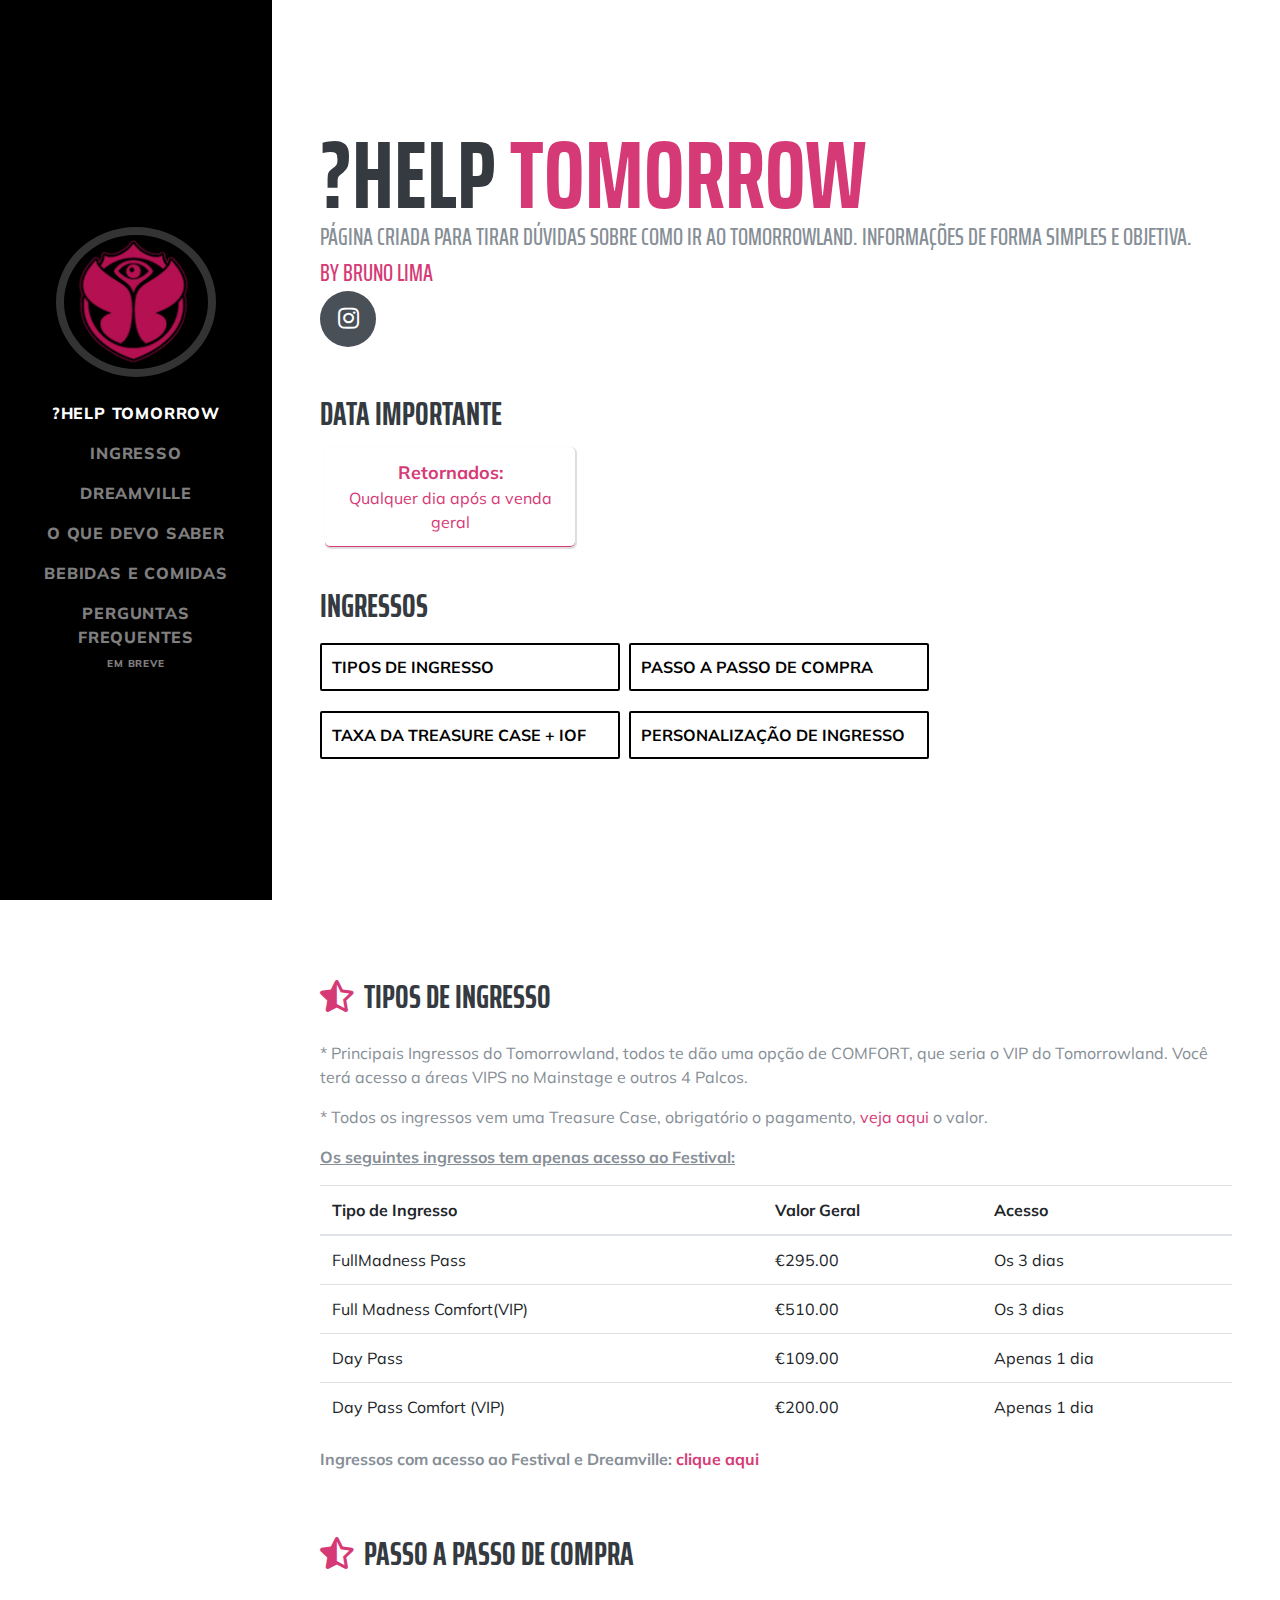
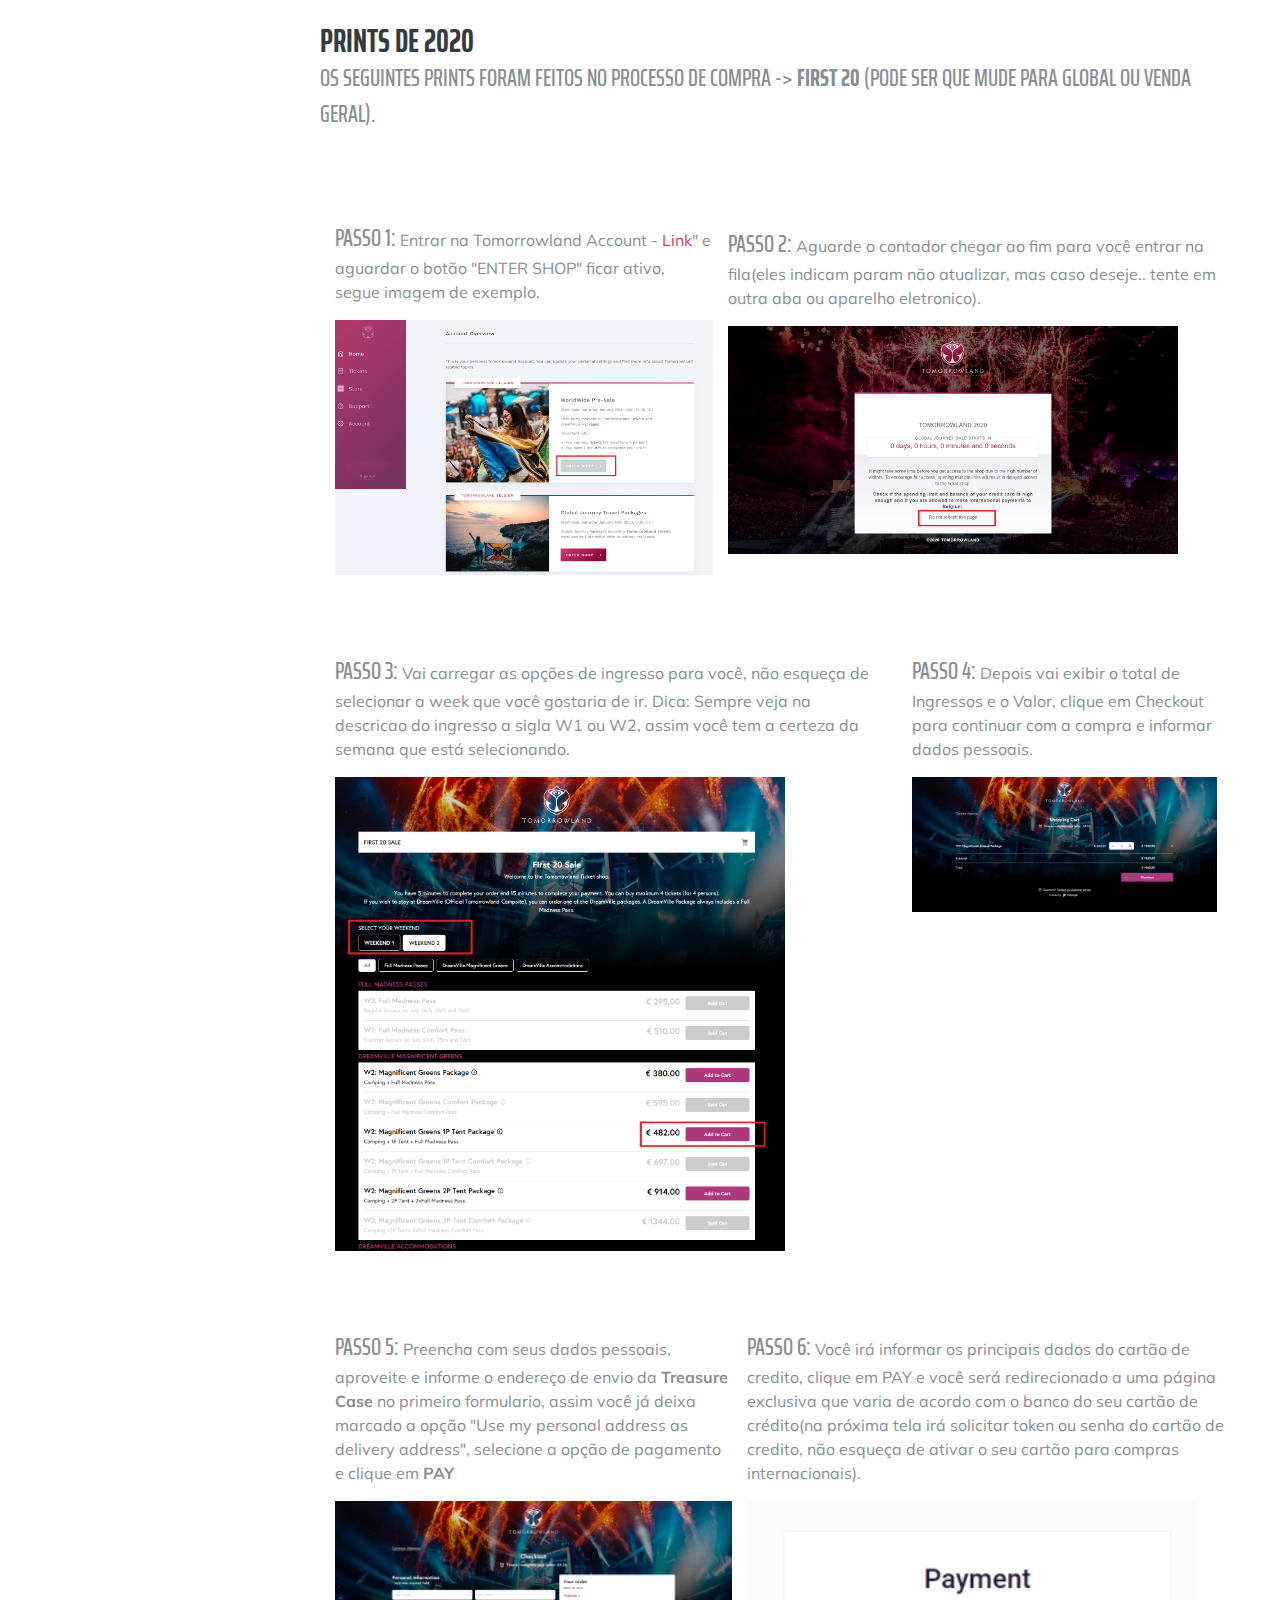
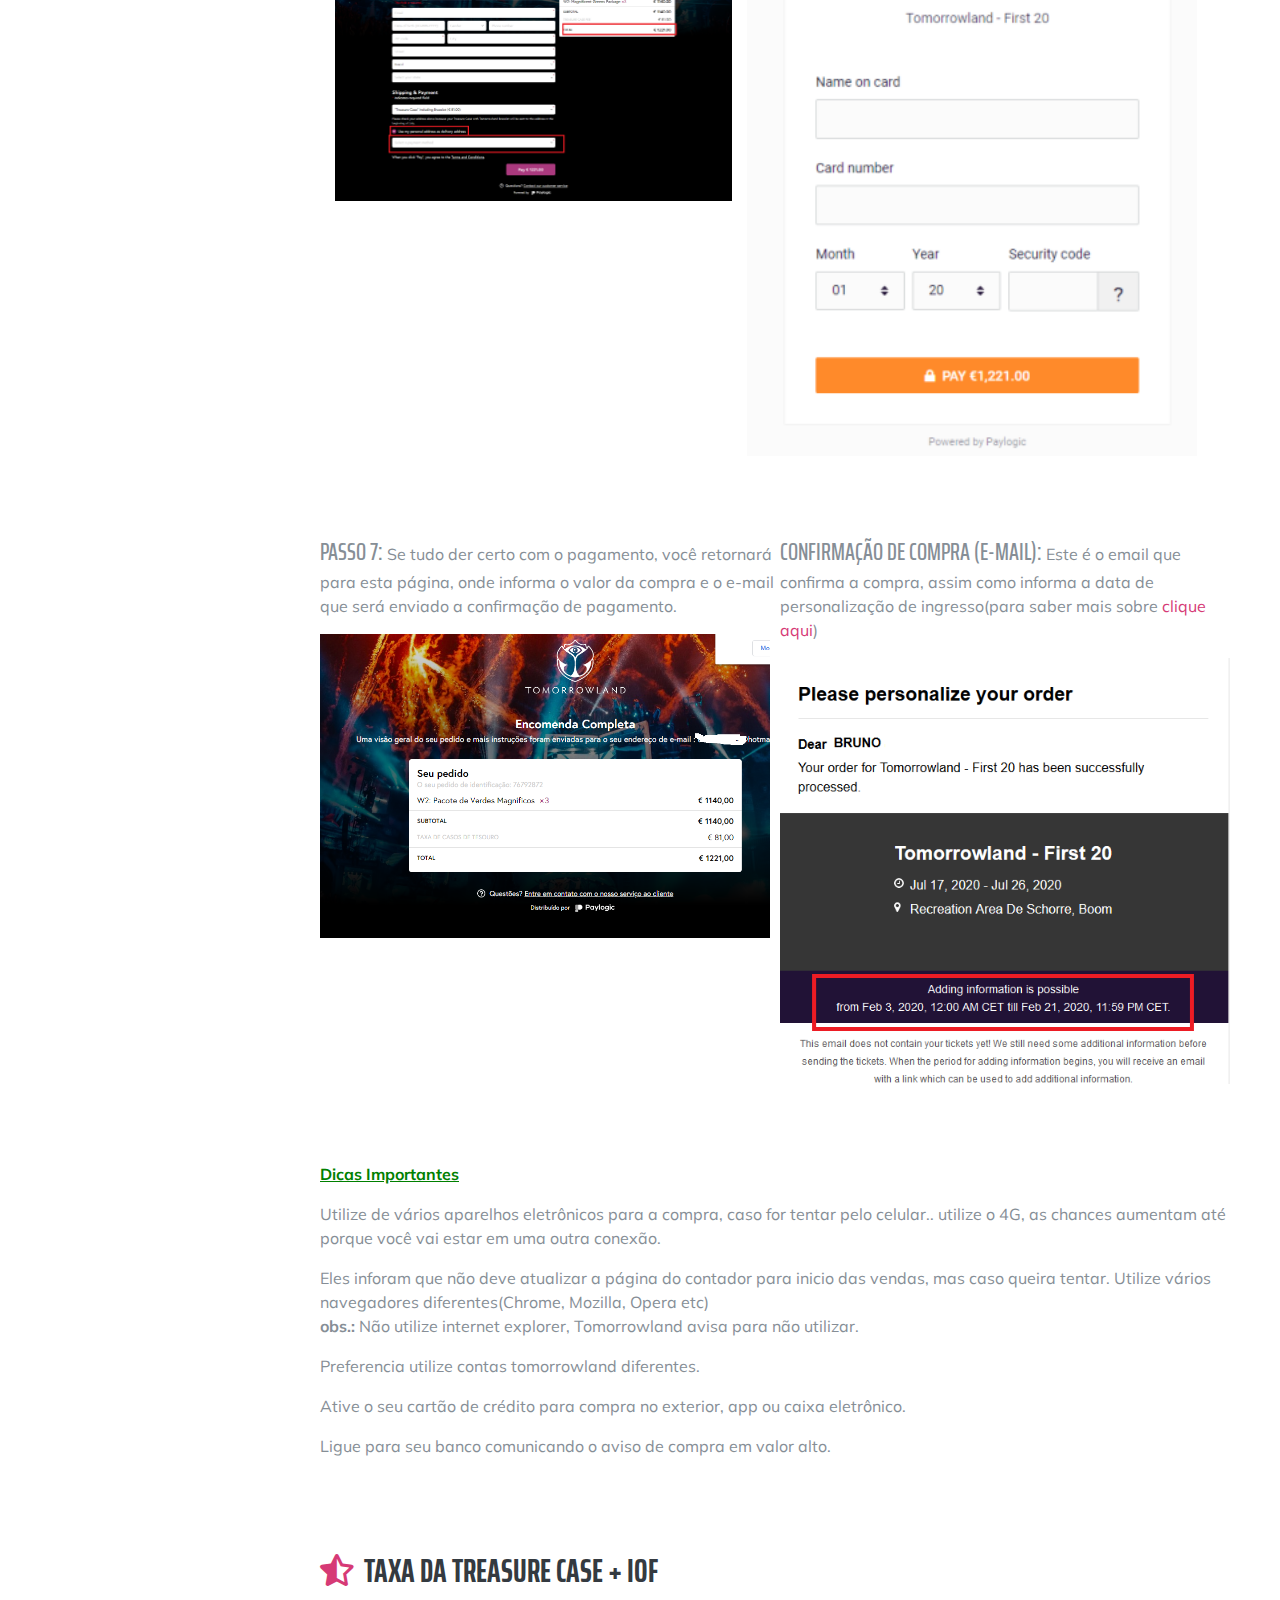
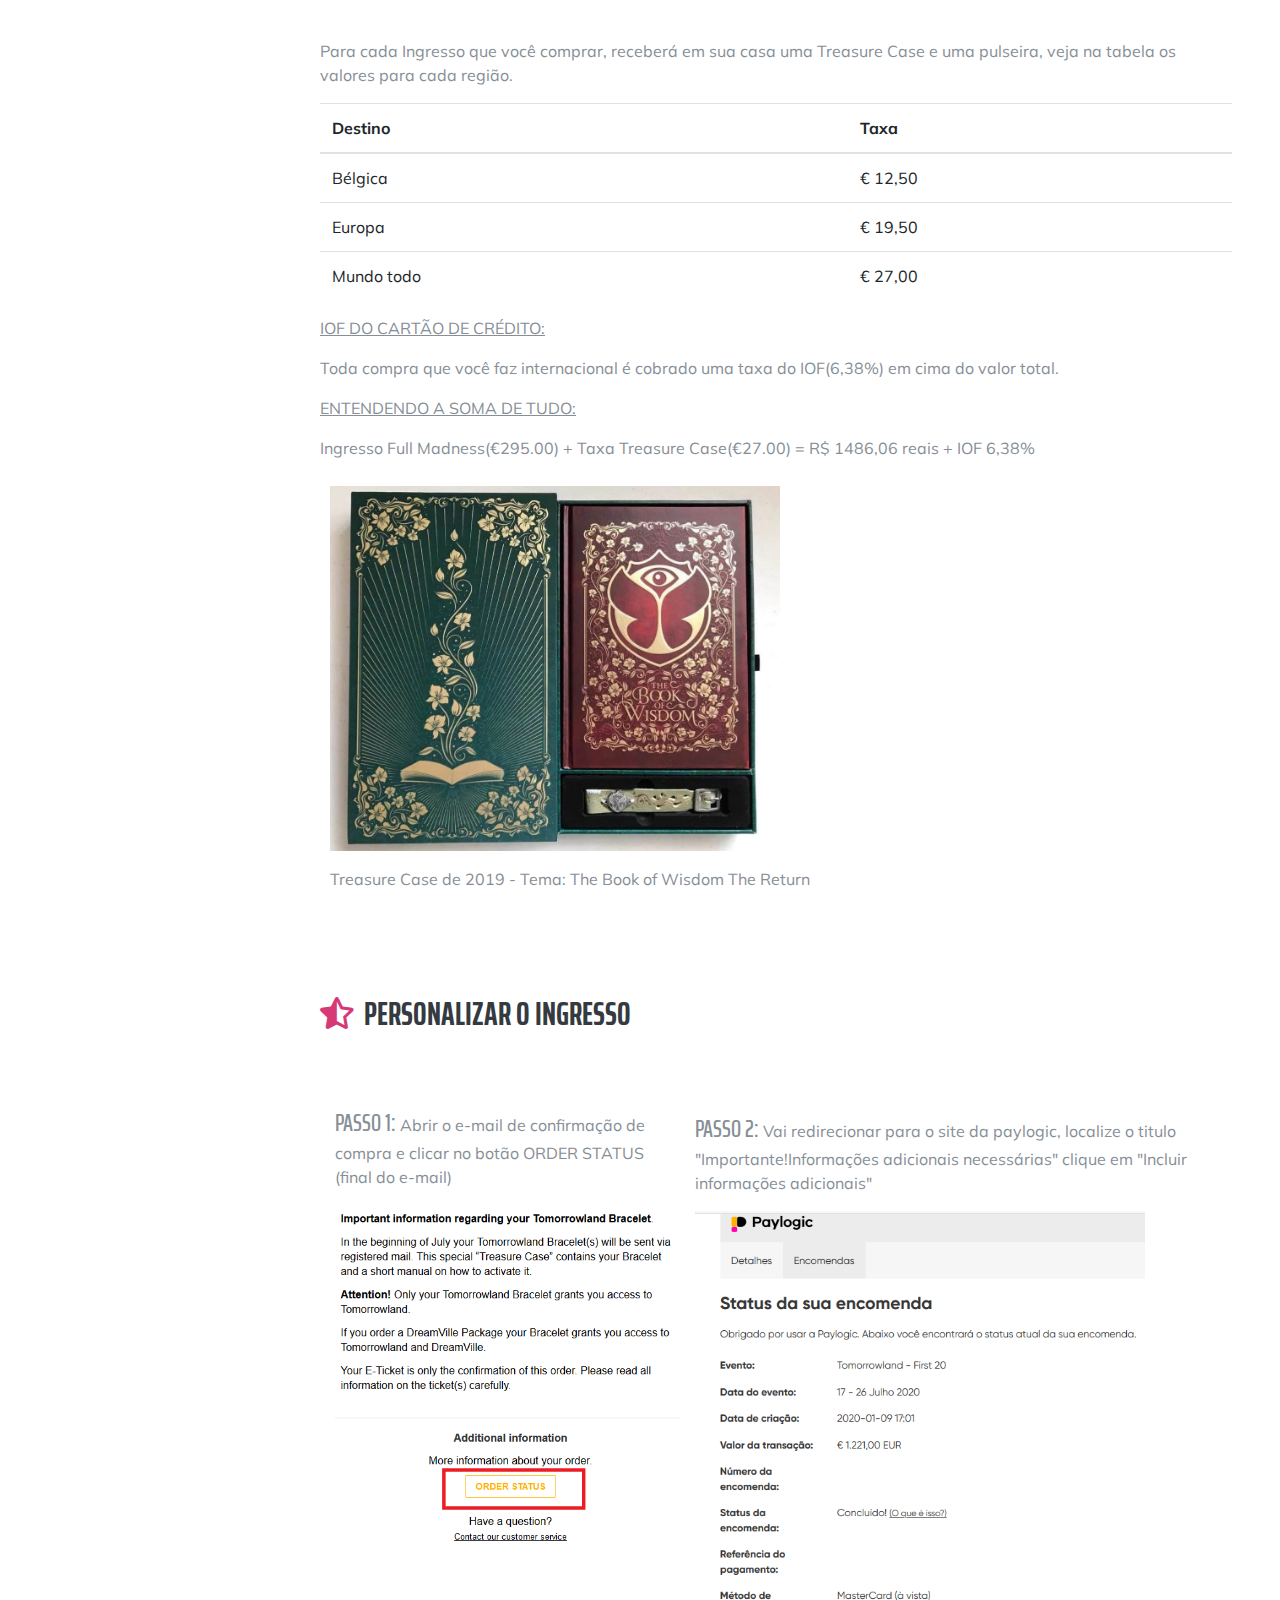
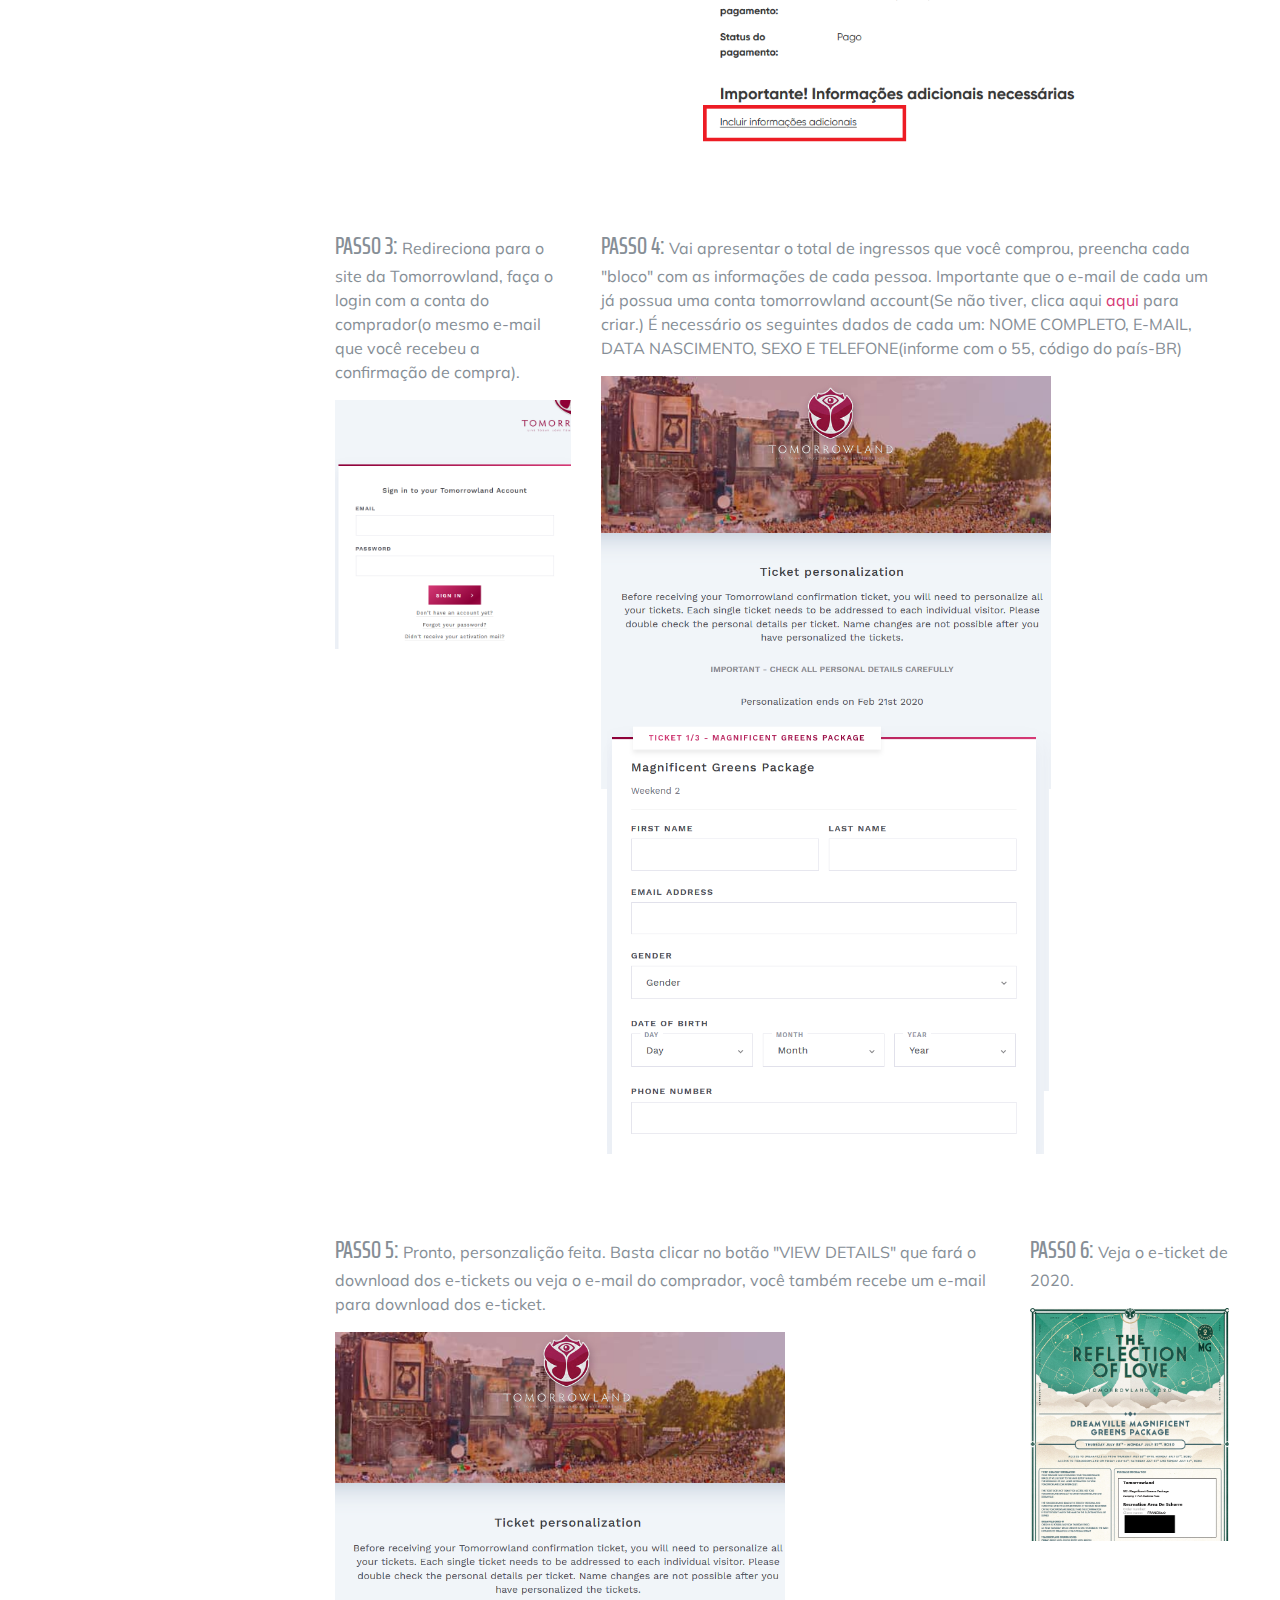
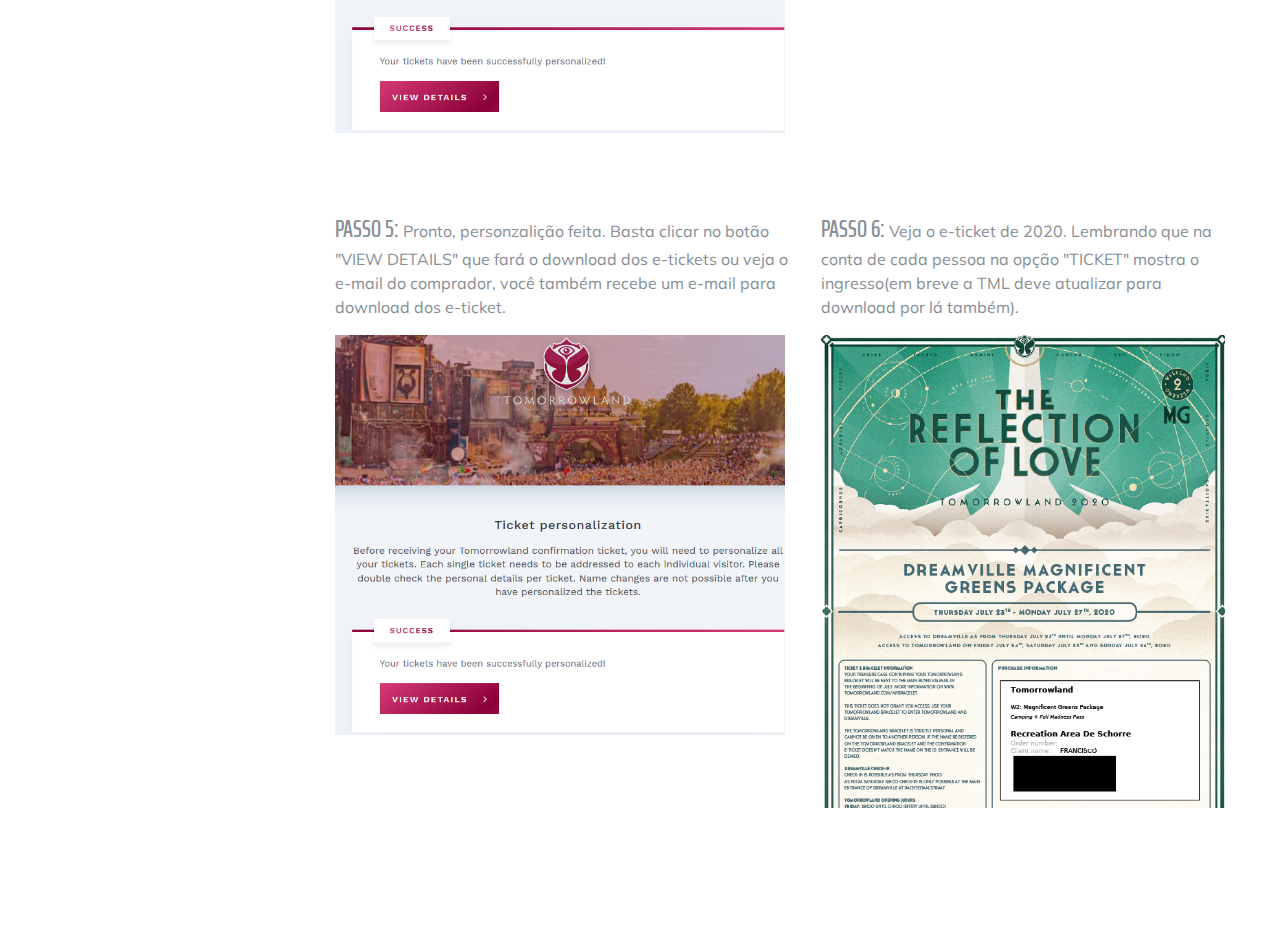
==== index.html @ 37f083b2 "bruno" ====
<!DOCTYPE html>
<html lang="en">

<head>

  <meta charset="utf-8">
  <meta name="viewport" content="width=device-width, initial-scale=1, shrink-to-fit=no">
  <meta name="description" content="Página criada para tirar dúvidas sobre como ir ao Tomorrowland. Todas as dicas tentarei passar de forma objetiva e simples.">
  <meta name="author" content="Bruno Amil">
  <meta property="og:title" content="?Help Tomorrow - dicas e tutoriais importantes sobre Tomorrowland" />
  <meta name="theme-color" content="#d63a76" />
  <link rel="shortcut icon" type="image/x-icon" href="img/favicon.jpg">
  <meta property="og:image" content="img/profile.jpg" />
  <meta name="keywords" content="tomorrowland, tomorrowland bélgica, fullmadness ingresso, banheiros tomorrowland, pearls moeda, dreamville tomorrowland, tomorrowland dreamville, acomodações dreamville"/>
  <meta name="robots" content="index, follow"> 

  <title>?Help Tomorrow</title>
  <link href="vendor/bootstrap/css/bootstrap.min.css" rel="stylesheet">
  <link href="https://fonts.googleapis.com/css?family=Saira+Extra+Condensed:500,700" rel="stylesheet">
  <link href="https://fonts.googleapis.com/css?family=Muli:400,400i,800,800i" rel="stylesheet">
  <link href="vendor/fontawesome-free/css/all.min.css" rel="stylesheet">
  <link href="css/resume.min.css" rel="stylesheet">
  <link href="css/style.css" rel="stylesheet">

  <!-- Global site tag (gtag.js) - Google Analytics -->
<script async src="https://www.googletagmanager.com/gtag/js?id=UA-156897498-1"></script>
<script>
  window.dataLayer = window.dataLayer || [];
  function gtag(){dataLayer.push(arguments);}
  gtag('js', new Date());

  gtag('config', 'UA-156897498-1');
</script>

<!-- Hotjar Tracking Code for https://helptomorrow.netlify.com/ -->
<script>
  (function(h,o,t,j,a,r){
      h.hj=h.hj||function(){(h.hj.q=h.hj.q||[]).push(arguments)};
      h._hjSettings={hjid:1668074,hjsv:6};
      a=o.getElementsByTagName('head')[0];
      r=o.createElement('script');r.async=1;
      r.src=t+h._hjSettings.hjid+j+h._hjSettings.hjsv;
      a.appendChild(r);
  })(window,document,'https://static.hotjar.com/c/hotjar-','.js?sv=');
</script>
</head>

<body id="page-top">

  <nav class="navbar navbar-expand-lg navbar-dark bg-primary fixed-top" id="sideNav">
    <a class="navbar-brand js-scroll-trigger" href="#page-top">
      <span class="d-block d-lg-none" style="text-align: center;"><img style="width: 40px;" src="img/profile.jpg"></span>
      <span class="d-none d-lg-block">
        <img class="img-fluid img-profile rounded-circle mx-auto mb-2" src="img/profile.jpg" alt="">
      </span>
    </a>
    <button class="navbar-toggler" type="button" data-toggle="collapse" data-target="#navbarSupportedContent" aria-controls="navbarSupportedContent" aria-expanded="false" aria-label="Toggle navigation">
      <span class="navbar-toggler-icon"></span>
    </button>
    <div class="collapse navbar-collapse" id="navbarSupportedContent">
      <ul class="navbar-nav">
        <li class="nav-item">
          <a class="nav-link js-scroll-trigger" href="#about"> ?HELP TOMORROW </a>
        </li>
        <li class="nav-item">
          <a class="nav-link js-scroll-trigger" href="index.html">INGRESSO</a>
        </li>
        <li class="nav-item">
          <a class="nav-link js-scroll-trigger" href="dreamville.html">DREAMVILLE</a>
        </li>
        <li class="nav-item">
          <a class="nav-link js-scroll-trigger" href="oquedevosaber.html">O QUE DEVO SABER</a>
        </li>
        <li class="nav-item">
          <a class="nav-link js-scroll-trigger" href="precos.html">BEBIDAS E COMIDAS</a>
        </li>
        <li class="nav-item">
          <a class="nav-link js-scroll-trigger" href="#">PERGUNTAS FREQUENTES <br><span style="font-size: 10px;">em breve</span></a>
        </li>
      </ul>
    </div>
  </nav>

  <div class="container-fluid p-0">
    <section class="resume-section p-3 p-lg-5 d-flex align-items-center" id="about">
      <div class="w-100">
        <h1 class="mb-0">?Help
          <span class="text-primary">TOMORROW</span>
        </h1>
        <div class="subheading mb-5">Página criada para tirar dúvidas sobre como ir ao Tomorrowland. Informações de forma simples e objetiva. 
          <a href="https://www.instagram.com/brunoamill/"><br>by Bruno Lima</a>
          <div class="social-icons">
            <a href="https://www.instagram.com/brunoamill/">
              <i class="fab fa-instagram"></i>
            </a>
          </div>
        </div>
        <div class="datas-tomorrow">
          <h3>Data Importante</h3>
          <div class="data-item">
             <p  class="data-item-p">Retornados: </p>
             <span>Qualquer dia após a venda geral</span>
          </div>
        </div>
        <!-- MENU DE INGRESSO -->
        <div class="btn-display-tomorrow" style="margin-top: 40px;">
          <h3>Ingressos</h3>
              <a href="#tipos-de-ingresso" class="js-scroll-trigger btn-tomorrow">Tipos de Ingresso</a>
              <a href="#passoApasso" class="js-scroll-trigger btn-tomorrow">Passo a Passo de Compra</a>
              <a href="#taxaCase" class="js-scroll-trigger btn-tomorrow">Taxa da Treasure Case + Iof</a>
              <a href="#personalizacao" class="js-scroll-trigger btn-tomorrow">Personalização de Ingresso</a>
        </div>
    </section>

    <section class="resume-section p-3 p-lg-5 d-flex justify-content-center" id="experience">
      <div class="w-100">
       
          <!-- TIPOS DE INGRESSO -->
          <div class="resume-item d-flex flex-column flex-md-row justify-content-between mb-5">
            <div class="resume-content">
              <h3 class="mb-5 espaco-compra-tomorrow" id="tipos-de-ingresso" style="margin-bottom: 25px !important;"><i class="fas fa-star-half-alt margin-icon"></i>TIPOS DE INGRESSO</h3>
              <p>* Principais Ingressos do Tomorrowland, todos te dão uma opção de COMFORT, que seria o VIP do Tomorrowland. Você terá acesso a áreas VIPS no Mainstage e outros 4 Palcos.</p>
              <p>* Todos os ingressos vem uma Treasure Case, obrigatório o pagamento, <a href="#taxaCase" class="js-scroll-trigger">veja aqui</a> o valor.</p>
              <p style="text-decoration: underline; font-weight: bold;"> Os seguintes ingressos tem apenas acesso ao Festival:</p>
              <table class="table">
                <thead>
                  <tr>
                    <th scope="col">Tipo de Ingresso</th>
                    <th scope="col">Valor Geral</th>
                    <th scope="col">Acesso</th>
                  </tr>
                </thead>
                <tbody>
                  <tr>
                    <td>FullMadness Pass</td>
                    <td>€295.00</td>
                    <td>Os 3 dias</td>
                  </tr>
                  <tr>
                    <td>Full Madness Comfort(VIP)</td>
                    <td>€510.00</td>
                    <td>Os 3 dias</td>
                  </tr>
                  <tr>
                    <td>Day Pass</td>
                    <td>€109.00</td>
                    <td>Apenas 1 dia</td>
                  </tr>
                  <tr>
                    <td>Day Pass Comfort (VIP)</td>
                    <td>€200.00</td>
                    <td>Apenas 1 dia</td>
                  </tr>
                </tbody>
              </table>

              <p><strong>Ingressos com acesso ao Festival e Dreamville: <a href="dreamville.html">clique aqui</strong></a></p>
              <!--<p><a href="">Confira aqui fotos das acomodações do Dreamville</a></p> -->
            
            </div>
        </div>
        <!-- PASSO A PASSO DE COMPRA -->
        <div class="resume-item d-flex flex-column flex-md-row justify-content-between mb-5">
          <div class="resume-content">
            <h3 class="mb-5" id="passoApasso"><i class="fas fa-star-half-alt margin-icon"></i>PASSO A PASSO DE COMPRA</h3>
            <h3 class="mb-0">PRINTS DE 2020 </h3>
            <div class="subheading mb-3">OS SEGUINTES PRINTS FORAM FEITOS NO PROCESSO DE COMPRA -> <strong> FIRST 20 </strong>(pode ser que mude para Global ou Venda Geral).</div>
          </div>
        </div>

        <div class="resume-item d-flex flex-column flex-md-row justify-content-between mb-5">
          <div class="resume-content padding-tomorrow">
            <br> <p><strong class="subheading">PASSO 1:</strong> Entrar na Tomorrowland Account - <a href="https://my.tomorrowland.com/">Link</a>" e aguardar o botão "ENTER SHOP" ficar ativo, segue imagem de exemplo.</p>
            <img class="img-passo-tomorrow" src="img/passos-compra/passo1.png" alt="passo um da compra tomorrowland 2020">
         </div>
         <div class="resume-content">
        <p class="espaco-compra-tomorrow padding-tomorrow">
         <p><strong class="subheading">PASSO 2:</strong> Aguarde o contador chegar ao fim para você entrar na fila(eles indicam param não atualizar, mas caso deseje.. tente em outra aba ou aparelho eletronico). </p>
        <img class="img-passo-tomorrow" src="img/passos-compra/passo2.png" alt="passo um da compra tomorrowland 2020">
      </div>
       </div>
        <div class="resume-item d-flex flex-column flex-md-row justify-content-between mb-5">
          <div class="resume-content padding-tomorrow">
            <p class="espaco-compra-tomorrow"><strong class="subheading">PASSO 3:</strong> Vai carregar as opções de ingresso para você, não esqueça de selecionar a week que você gostaria de ir. Dica: Sempre veja na descricao do ingresso a sigla W1 ou W2, assim você tem a certeza da semana que está selecionando.</p>
            <img class="img-passo-tomorrow" src="img/passos-compra/passo3.png" alt="passo um da compra tomorrowland 2020">
          </div>
          <div class="resume-content padding-tomorrow">
            <p class="espaco-compra-tomorrow"><strong class="subheading">PASSO 4:</strong> Depois vai exibir o total de Ingressos e o Valor, clique em Checkout para continuar com a compra e informar dados pessoais.</p>
            <img class="img-passo-tomorrow" src="img/passos-compra/passo4.png" alt="passo um da compra tomorrowland 2020">
            </div>
        </div>

        <div class="resume-item d-flex flex-column flex-md-row justify-content-between mb-5">
          <div class="resume-content padding-tomorrow">
          <p class="espaco-compra-tomorrow"><strong class="subheading">PASSO 5:</strong> Preencha com seus dados pessoais, aproveite e informe o endereço de envio da <strong>Treasure Case</strong> no primeiro formulario, assim você já deixa marcado a opção "Use my personal address as delivery address", selecione a opção de pagamento e clique em <strong>PAY</strong> </p>
            <img class="img-passo-tomorrow" src="img/passos-compra/passo5.png" alt="passo um da compra tomorrowland 2020">
            </div>
            <div class="resume-content">
            <p class="espaco-compra-tomorrow"><strong class="subheading">PASSO 6:</strong> Você irá informar os principais dados do cartão de credito, clique em PAY e você será redirecionado a uma página exclusiva que varia de acordo com o banco do seu cartão de crédito(na próxima tela irá solicitar token ou senha do cartão de credito, não esqueça de ativar o seu cartão para compras internacionais). </p>
            <img class="img-passo-tomorrow" src="img/passos-compra/passo6.png" alt="passo um da compra tomorrowland 2020">
            </div>
         </div>
         <div class="resume-item d-flex flex-column flex-md-row justify-content-between mb-5">
          <div class="resume-content">
            <p class="espaco-compra-tomorrow"><strong class="subheading">PASSO 7:</strong> Se tudo der certo com o pagamento, você retornará para esta página, onde informa o valor da compra e o e-mail que será enviado a confirmação de pagamento.</p>
            <img class="img-passo-tomorrow" src="img/passos-compra/passo7.png" alt="passo um da compra tomorrowland 2020">
          </div>
          <div class="resume-content">
            <p class="espaco-compra-tomorrow"><strong class="subheading">CONFIRMAÇÃO DE COMPRA (E-MAIL):</strong> Este é o email que confirma a compra, assim como informa a data de personalização de ingresso(para saber mais sobre <a href="dreamville.html">clique aqui</a>)</p>
            <img class="img-passo-tomorrow" src="img/passos-compra/confirmacaoemail.png" alt="passo um da compra tomorrowland 2020">
          </div>
        </div>
        <div class="resume-item d-flex flex-column flex-md-row justify-content-between mb-5">
          <div class="resume-content">
            <p class="espaco-compra-tomorrow"><strong style="color:green;"><u>Dicas Importantes</u></strong></p>
            <p>Utilize de vários aparelhos eletrônicos para a compra, caso for tentar pelo celular.. utilize o 4G, as chances aumentam até porque você vai estar em uma outra conexão.</p>
            <p>Eles inforam que não deve atualizar a página do contador para inicio das vendas, mas caso queira tentar. Utilize vários navegadores diferentes(Chrome, Mozilla, Opera etc) <br><strong>obs.:</strong> Não utilize internet explorer, Tomorrowland avisa para não utilizar.</p>
            <p>Preferencia utilize contas tomorrowland diferentes.</p>
            <p>Ative o seu cartão de crédito para compra no exterior, app ou caixa eletrônico.</p>
            <p>Ligue para seu banco comunicando o aviso de compra em valor alto.</p>
          </div>
        </div>

        <div class="resume-item d-flex flex-column flex-md-row justify-content-between mb-5">
          <div class="resume-content">
            <h3 class="mb-5 espaco-compra-tomorrow" id="taxaCase"><i class="fas fa-star-half-alt margin-icon"></i>TAXA DA TREASURE CASE + IOF</h3>
            <p>Para cada Ingresso que você comprar, receberá em sua casa uma Treasure Case e uma pulseira, veja na tabela os valores para cada região.</p>
            <table class="table">
              <thead>
                <tr>
                  <th scope="col">Destino</th>
                  <th scope="col">Taxa</th>
                </tr>
              </thead>
              <tbody>
                <tr>
                  <td>Bélgica</td>
                  <td>€ 12,50</td>
                </tr>
                <tr>
                  <td>Europa</td>
                  <td>€ 19,50</td>
                </tr>
                <tr>
                  <td>Mundo todo</td>
                  <td>€ 27,00</td>
                </tr>
              </tbody>
            </table>
            
            <p style="text-transform: uppercase; text-decoration: underline;">IOF do Cartão de Crédito:</p>
            <p>Toda compra que você faz internacional é cobrado uma taxa do IOF(6,38%) em cima do valor total.</p>
            <p style="text-transform: uppercase; text-decoration: underline;">Entendendo a soma de tudo:</p>
            <p>Ingresso Full Madness(€295.00) + Taxa Treasure Case(€27.00) = R$ 1486,06 reais  + IOF 6,38%  </p> 
           
            <figure style="  padding: 10px;">
              <p><img class="img-passo-tomorrow" src="img/treasurecase.jpg"
                alt="Treasure case Tomorrowland 2019">
              <figcaption>Treasure Case de 2019 - Tema: The Book of Wisdom The Return</figcaption>
            </figure>
          </div>
        
        </div>

        <div class="resume-item d-flex flex-column flex-md-row justify-content-between mb-5">
          <div class="resume-content">
            <h3 class="mb-5 espaco-compra-tomorrow" id="personalizacao"><i class="fas fa-star-half-alt margin-icon"></i>PERSONALIZAR O INGRESSO</h3>
            <div class="resume-item d-flex flex-column flex-md-row justify-content-between mb-5">
              <div class="resume-content padding-tomorrow">
                <br> <p><strong class="subheading">PASSO 1:</strong> Abrir o e-mail de confirmação de compra e clicar no botão ORDER  STATUS (final do e-mail) </p>
                <img class="img-passo-tomorrow" src="img/personalizacao/passo1.png" alt="passo um da personalização tomorrowland 2020">
             </div>
             <div class="resume-content">
            <p class="espaco-compra-tomorrow padding-tomorrow">
             <p><strong class="subheading">PASSO 2:</strong> Vai redirecionar para o site da paylogic, localize o titulo "Importante!Informações adicionais necessárias" clique em "Incluir informações adicionais" </p>
            <img class="img-passo-tomorrow" src="img/personalizacao/passo2.png" alt="passo um da personalização tomorrowland 2020">
          </div>
           </div>
            <div class="resume-item d-flex flex-column flex-md-row justify-content-between mb-5">
              <div class="resume-content padding-tomorrow">
                <p class="espaco-compra-tomorrow"><strong class="subheading">PASSO 3:</strong> Redireciona para o site da Tomorrowland, faça o login com a conta do comprador(o mesmo e-mail que você recebeu a confirmação de compra).</p>
                <img class="img-passo-tomorrow" src="img/personalizacao/passo3.png" alt="passo um da personalização tomorrowland 2020">
              </div>
              <div class="resume-content padding-tomorrow">
                <p class="espaco-compra-tomorrow"><strong class="subheading">PASSO 4:</strong> Vai apresentar o total de ingressos que você comprou, preencha cada "bloco" com as informações de cada pessoa. Importante que o e-mail de cada um já possua uma conta tomorrowland account(Se não tiver, clica aqui <a href="https://my.tomorrowland.com/">aqui</a> para criar.) É necessário os seguintes dados de cada um: NOME COMPLETO, E-MAIL, DATA NASCIMENTO, SEXO E TELEFONE(informe com o 55, código do país-BR)</p>
                <img class="img-passo-tomorrow" src="img/personalizacao/passo4.png" alt="passo um da personalização tomorrowland 2020">
                </div>
            </div>
    
            <div class="resume-item d-flex flex-column flex-md-row justify-content-between mb-5">
              <div class="resume-content padding-tomorrow">
              <p class="espaco-compra-tomorrow"><strong class="subheading">PASSO 5:</strong> Pronto, personzalição feita. Basta clicar no botão "VIEW DETAILS" que fará o download dos e-tickets ou veja o e-mail do comprador, você também recebe um e-mail para download dos e-ticket.</p>
                <img class="img-passo-tomorrow" src="img/personalizacao/passo5.png" alt="passo um da personalizacao tomorrowland 2020">
                </div>
                <div class="resume-content">
                <p class="espaco-compra-tomorrow"><strong class="subheading">PASSO 6:</strong> Veja o e-ticket de 2020.</p>
                <img class="img-passo-tomorrow" src="img/personalizacao/eticket.png" alt="passo um da personalização tomorrowland 2020">
                </div>
             </div>
             <div class="resume-item d-flex flex-column flex-md-row justify-content-between mb-5">
              <div class="resume-content padding-tomorrow">
              <p class="espaco-compra-tomorrow"><strong class="subheading">PASSO 5:</strong> Pronto, personzalição feita. Basta clicar no botão "VIEW DETAILS" que fará o download dos e-tickets ou veja o e-mail do comprador, você também recebe um e-mail para download dos e-ticket.</p>
                <img class="img-passo-tomorrow" src="img/personalizacao/passo5.png" alt="passo um da personalizacao tomorrowland 2020">
                </div>
                <div class="resume-content">
                <p class="espaco-compra-tomorrow"><strong class="subheading">PASSO 6:</strong> Veja o e-ticket de 2020. Lembrando que na conta de cada pessoa na opção "TICKET" mostra o ingresso(em breve a TML deve atualizar para download por lá também).</p>
                <img class="img-passo-tomorrow" src="img/personalizacao/eticket.png" alt="passo um da personalização tomorrowland 2020">
                </div>
             </div>
          </div>
        
        </div>
        
      
    <!--
    <hr class="m-0">

    <section class="resume-section p-3 p-lg-5 d-flex align-items-center" id="education">
      <div class="w-100">
        <h2 class="mb-5">Education</h2>

        <div class="resume-item d-flex flex-column flex-md-row justify-content-between mb-5">
          <div class="resume-content">
            <h3 class="mb-0">University of Colorado Boulder</h3>
            <div class="subheading mb-3">Bachelor of Science</div>
            <div>Computer Science - Web Development Track</div>
            <p>GPA: 3.23</p>
          </div>
          <div class="resume-date text-md-right">
            <span class="text-primary">August 2006 - May 2010</span>
          </div>
        </div>

        <div class="resume-item d-flex flex-column flex-md-row justify-content-between">
          <div class="resume-content">
            <h3 class="mb-0">James Buchanan High School</h3>
            <div class="subheading mb-3">Technology Magnet Program</div>
            <p>GPA: 3.56</p>
          </div>
          <div class="resume-date text-md-right">
            <span class="text-primary">August 2002 - May 2006</span>
          </div>
        </div>

      </div>
    </section>

    <hr class="m-0">

    <section class="resume-section p-3 p-lg-5 d-flex align-items-center" id="skills">
      <div class="w-100">
        <h2 class="mb-5">Skills</h2>

        <div class="subheading mb-3">Programming Languages &amp; Tools</div>
        <ul class="list-inline dev-icons">
          <li class="list-inline-item">
            <i class="fab fa-html5"></i>
          </li>
          <li class="list-inline-item">
            <i class="fab fa-css3-alt"></i>
          </li>
          <li class="list-inline-item">
            <i class="fab fa-js-square"></i>
          </li>
          <li class="list-inline-item">
            <i class="fab fa-angular"></i>
          </li>
          <li class="list-inline-item">
            <i class="fab fa-react"></i>
          </li>
          <li class="list-inline-item">
            <i class="fab fa-node-js"></i>
          </li>
          <li class="list-inline-item">
            <i class="fab fa-sass"></i>
          </li>
          <li class="list-inline-item">
            <i class="fab fa-less"></i>
          </li>
          <li class="list-inline-item">
            <i class="fab fa-wordpress"></i>
          </li>
          <li class="list-inline-item">
            <i class="fab fa-gulp"></i>
          </li>
          <li class="list-inline-item">
            <i class="fab fa-grunt"></i>
          </li>
          <li class="list-inline-item">
            <i class="fab fa-npm"></i>
          </li>
        </ul>

        <div class="subheading mb-3">Workflow</div>
        <ul class="fa-ul mb-0">
          <li>
            <i class="fa-li fa fa-check"></i>
            Mobile-First, Responsive Design</li>
          <li>
            <i class="fa-li fa fa-check"></i>
            Cross Browser Testing &amp; Debugging</li>
          <li>
            <i class="fa-li fa fa-check"></i>
            Cross Functional Teams</li>
          <li>
            <i class="fa-li fa fa-check"></i>
            Agile Development &amp; Scrum</li>
        </ul>
      </div>
    </section>

    <hr class="m-0">

    <section class="resume-section p-3 p-lg-5 d-flex align-items-center" id="interests">
      <div class="w-100">
        <h2 class="mb-5">Interests</h2>
        <p>Apart from being a web developer, I enjoy most of my time being outdoors. In the winter, I am an avid skier and novice ice climber. During the warmer months here in Colorado, I enjoy mountain biking, free climbing, and kayaking.</p>
        <p class="mb-0">When forced indoors, I follow a number of sci-fi and fantasy genre movies and television shows, I am an aspiring chef, and I spend a large amount of my free time exploring the latest technology advancements in the front-end web development world.</p>
      </div>
    </section>

    <hr class="m-0">

    <section class="resume-section p-3 p-lg-5 d-flex align-items-center" id="awards">
      <div class="w-100">
        <h2 class="mb-5">Awards &amp; Certifications</h2>
        <ul class="fa-ul mb-0">
          <li>
            <i class="fa-li fa fa-trophy text-warning"></i>
            Google Analytics Certified Developer</li>
          <li>
            <i class="fa-li fa fa-trophy text-warning"></i>
            Mobile Web Specialist - Google Certification</li>
          <li>
            <i class="fa-li fa fa-trophy text-warning"></i>
            1<sup>st</sup>
            Place - University of Colorado Boulder - Emerging Tech Competition 2009</li>
          <li>
            <i class="fa-li fa fa-trophy text-warning"></i>
            1<sup>st</sup>
            Place - University of Colorado Boulder - Adobe Creative Jam 2008 (UI Design Category)</li>
          <li>
            <i class="fa-li fa fa-trophy text-warning"></i>
            2<sup>nd</sup>
            Place - University of Colorado Boulder - Emerging Tech Competition 2008</li>
          <li>
            <i class="fa-li fa fa-trophy text-warning"></i>
            1<sup>st</sup>
            Place - James Buchanan High School - Hackathon 2006</li>
          <li>
            <i class="fa-li fa fa-trophy text-warning"></i>
            3<sup>rd</sup>
            Place - James Buchanan High School - Hackathon 2005</li>
        </ul>
      </div>
    </section>
-->
  </div>

  <!-- Bootstrap core JavaScript -->
  <script src="vendor/jquery/jquery.min.js"></script>
  <script src="vendor/bootstrap/js/bootstrap.bundle.min.js"></script>

  <!-- Plugin JavaScript -->
  <script src="vendor/jquery-easing/jquery.easing.min.js"></script>

  <!-- Custom scripts for this template -->
  <script src="js/resume.min.js"></script>

</body>

</html>
---- css/resume.min.css ----
/*!
 * Start Bootstrap - Resume v5.0.8 (https://startbootstrap.com/template-overviews/resume)
 * Copyright 2013-2019 Start Bootstrap
 * Licensed under MIT (https://github.com/BlackrockDigital/startbootstrap-resume/blob/master/LICENSE)
 */body{font-family:Muli,-apple-system,BlinkMacSystemFont,'Segoe UI',Roboto,'Helvetica Neue',Arial,sans-serif,'Apple Color Emoji','Segoe UI Emoji','Segoe UI Symbol','Noto Color Emoji';padding-top:54px;color:#868e96}@media (min-width:992px){body{padding-top:0;padding-left:17rem}}h1,h2,h3,h4,h5,h6{font-family:'Saira Extra Condensed',-apple-system,BlinkMacSystemFont,'Segoe UI',Roboto,'Helvetica Neue',Arial,sans-serif,'Apple Color Emoji','Segoe UI Emoji','Segoe UI Symbol','Noto Color Emoji';font-weight:700;text-transform:uppercase;color:#343a40}h1{font-size:6rem;line-height:5.5rem}h2{font-size:3.5rem}h3{font-size:2rem}p.lead{font-size:1.15rem;font-weight:400}.subheading{text-transform:uppercase;font-weight:500;font-family:'Saira Extra Condensed',-apple-system,BlinkMacSystemFont,'Segoe UI',Roboto,'Helvetica Neue',Arial,sans-serif,'Apple Color Emoji','Segoe UI Emoji','Segoe UI Symbol','Noto Color Emoji';font-size:1.5rem}.social-icons a{display:inline-block;height:3.5rem;width:3.5rem;background-color:#495057;color:#fff!important;border-radius:100%;text-align:center;font-size:1.5rem;line-height:3.5rem;margin-right:1rem}.social-icons a:last-child{margin-right:0}.social-icons a:hover{background-color:#d63a76}.dev-icons{font-size:3rem}.dev-icons .list-inline-item i:hover{color:#d63a76}#sideNav .navbar-nav .nav-item .nav-link{font-weight:800;letter-spacing:.05rem;text-transform:uppercase}#sideNav .navbar-toggler:focus{outline-color:#d48a6e}@media (min-width:992px){#sideNav{text-align:center;position:fixed;top:0;left:0;display:flex;flex-direction:column;width:17rem;height:100vh}#sideNav .navbar-brand{display:flex;margin:auto auto 0;padding:.5rem}#sideNav .navbar-brand .img-profile{max-width:10rem;max-height:10rem;border:.5rem solid rgba(255,255,255,.2)}#sideNav .navbar-collapse{display:flex;align-items:flex-start;flex-grow:0;width:100%;margin-bottom:auto}#sideNav .navbar-collapse .navbar-nav{flex-direction:column;width:100%}#sideNav .navbar-collapse .navbar-nav .nav-item{display:block}#sideNav .navbar-collapse .navbar-nav .nav-item .nav-link{display:block}}section.resume-section{padding-top:5rem!important;padding-bottom:5rem!important;max-width:75rem}section.resume-section .resume-item .resume-date{min-width:none}@media (min-width:768px){section.resume-section{min-height:100vh}section.resume-section .resume-item .resume-date{min-width:18rem}}@media (min-width:992px){section.resume-section{padding-top:3rem!important;padding-bottom:3rem!important}}.bg-primary{background-color:#000!important}.text-primary{color:#d63a76!important;}a{color:#d63a76}a:active,a:focus,a:hover{color:#d63a76}
---- css/style.css ----
.img-passo-tomorrow {
    width: 100%;
    max-width: 450px;
}
.img-passo-ingresso {
    width: 100%;
    max-width: 650px;
}

.espaco-compra-tomorrow {
    margin-top: 30px;
}
.data-item {
    display: inline-block;
    background-color: transparent;
    border-radius: 5px;
    width: 100%;
    max-width: 250px;
    border-bottom: 1px solid #d63a76;
    box-shadow: 1px 1px 1px 1px #ddd;
    color: #d63a76;
    padding: 12px;
    margin: 5px 5px 0 5px;
    text-align: center;
}
.text-small-tomorrow {
    font-size: 10px;
}
.link-branco {
    color: #fff;
}
.link-branco:hover {
    color: blue;
    text-decoration: none;
}

.margin-icon {
    color: #d63a76;
    padding-right: 10px;
}
.btn-display-tomorrow a {
    display: inline-block;
    background-color: #fff;
    border-radius: 2px;
    width: 300px;
    color: #000 ;
    border: 2px solid #000;
    padding: 10px;
    margin: 10px 5px 10px 0;
    font-weight: bold;
}
.data-item-p {
    margin-bottom: 0 !important;
    font-weight: bold;
    font-size: 18px
}
.btn-tomorrow {
    text-transform: uppercase;
}

.img-thegathering {
    width: 100%;
    max-width: 750px;
}

@media (max-width:650px) {
    .img-passo-tomorrow {
        width: 100%;
    }
    .btn-display-tomorrow a {
        width: 100%;
        margin: 10px 0 5px 0;
    }
    .data-item {
        width: 100%;
    }
    .datas-tomorrow {
        text-align: center;
    }
    .margin-mobile {
        margin-top: 30px;
    }
    .img-thegathering{
        width: 100%;
    }
  }

  /* PREÇOS DE INGRESSO */
  .preco-ingresso {
      color: #c13838;
  }

  .padding-tomorrow {
      padding: 0px 15px 0 15px;
  }

  .img-passo-dreamville {
    width: 100%;
  }

  .border-bottom {
      border-bottom: 1px solid #d63a76 !important;
  }
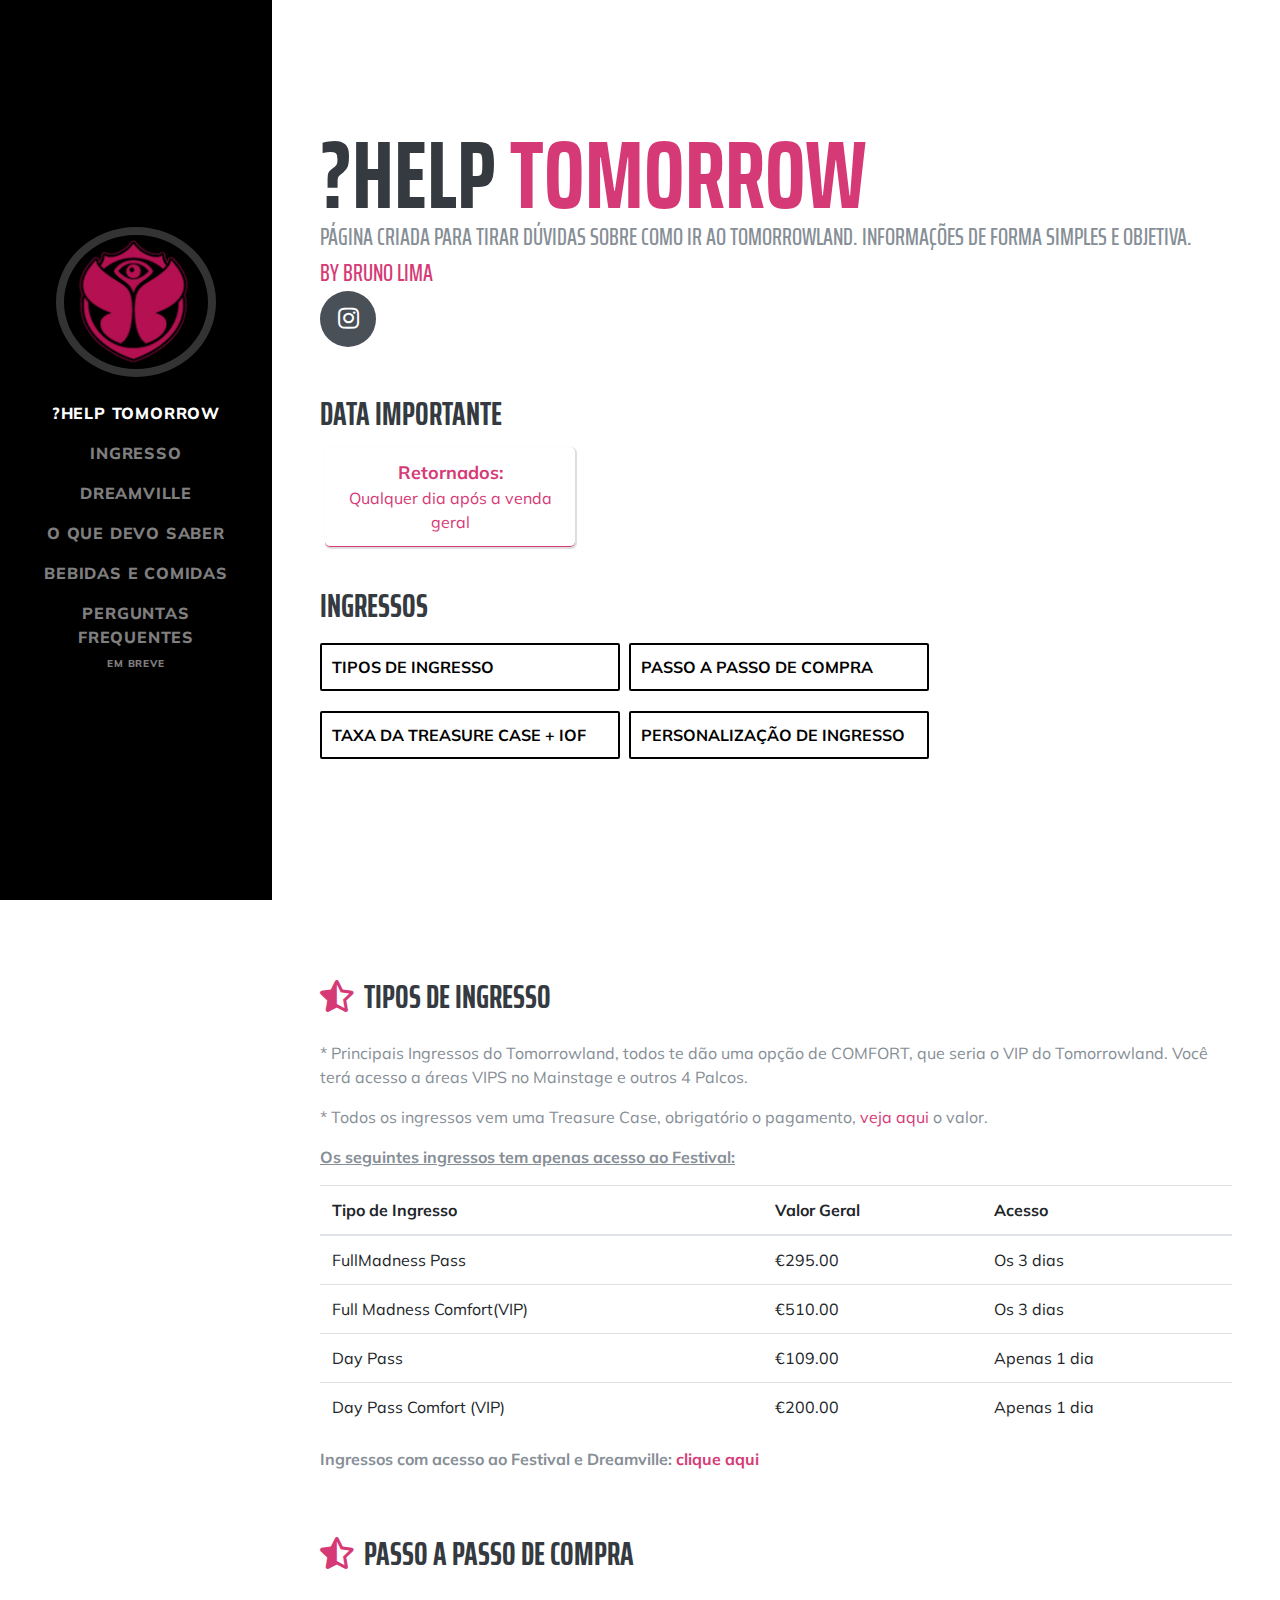
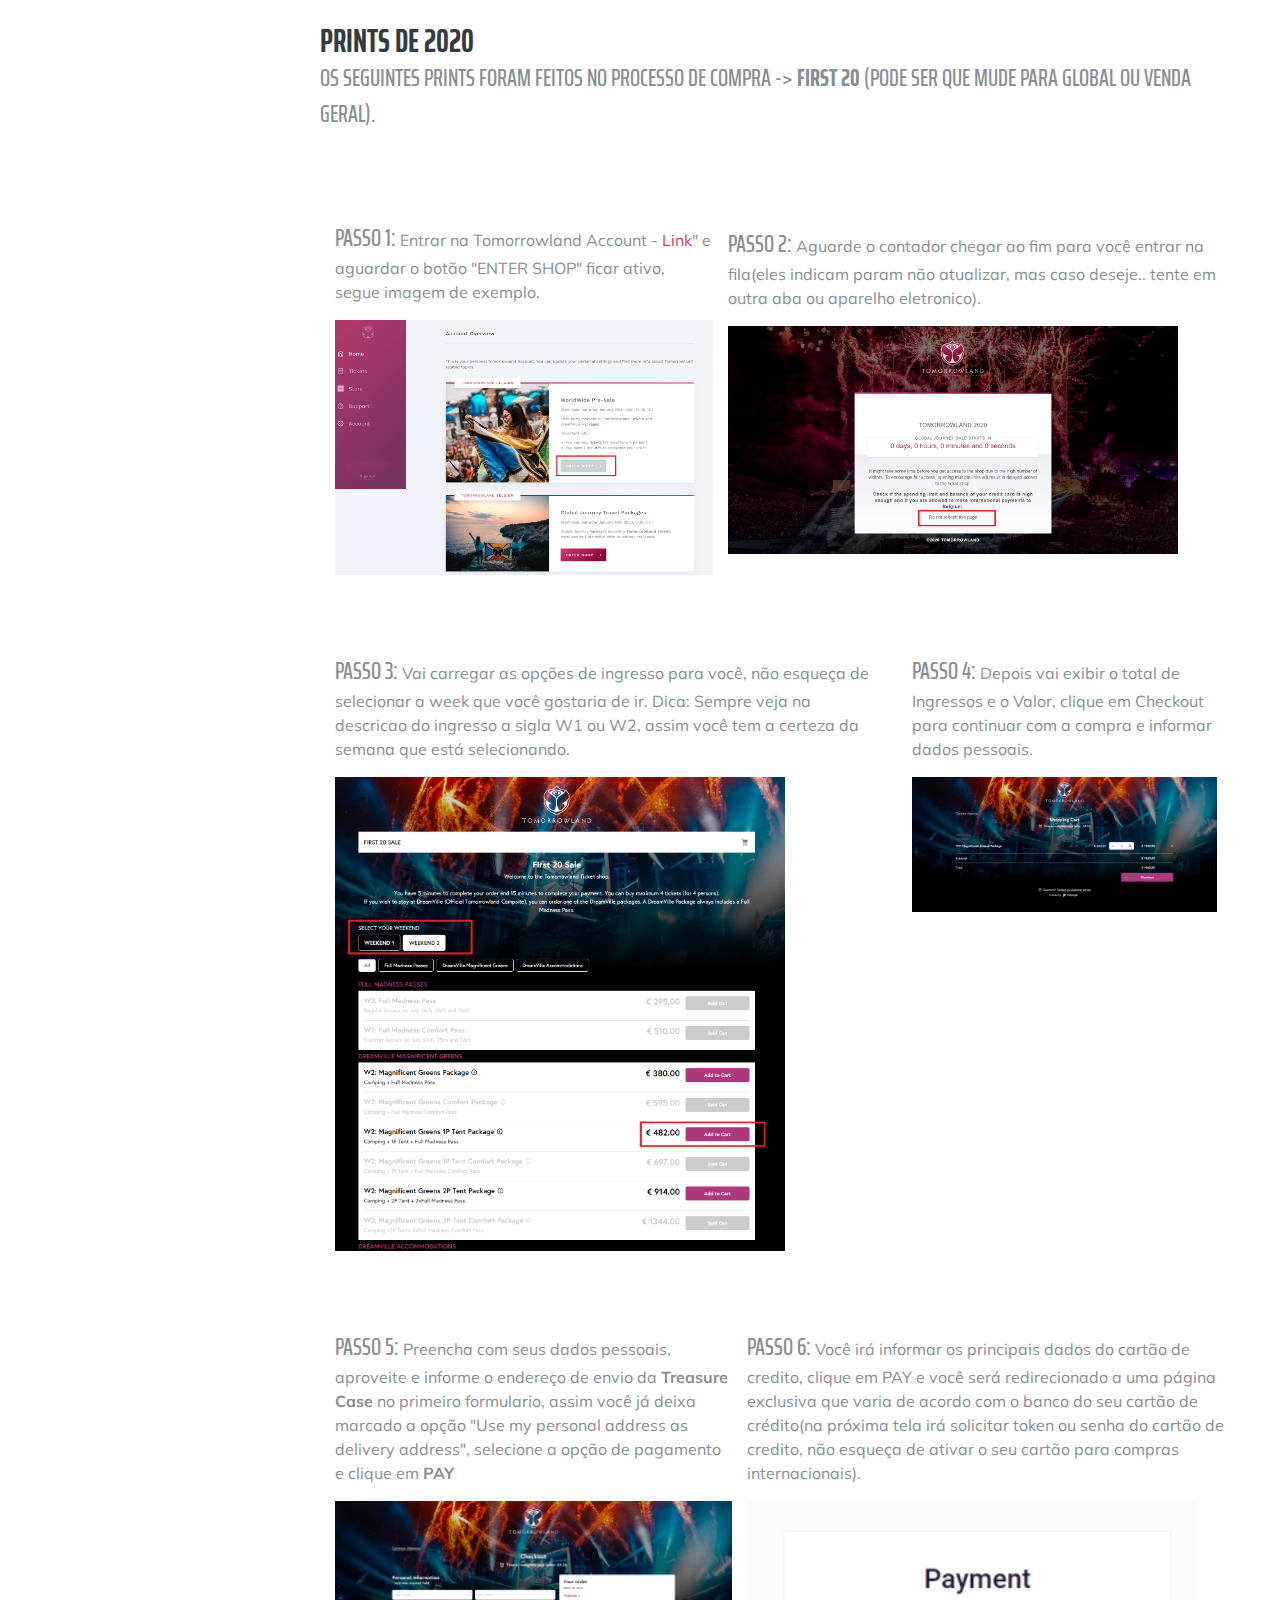
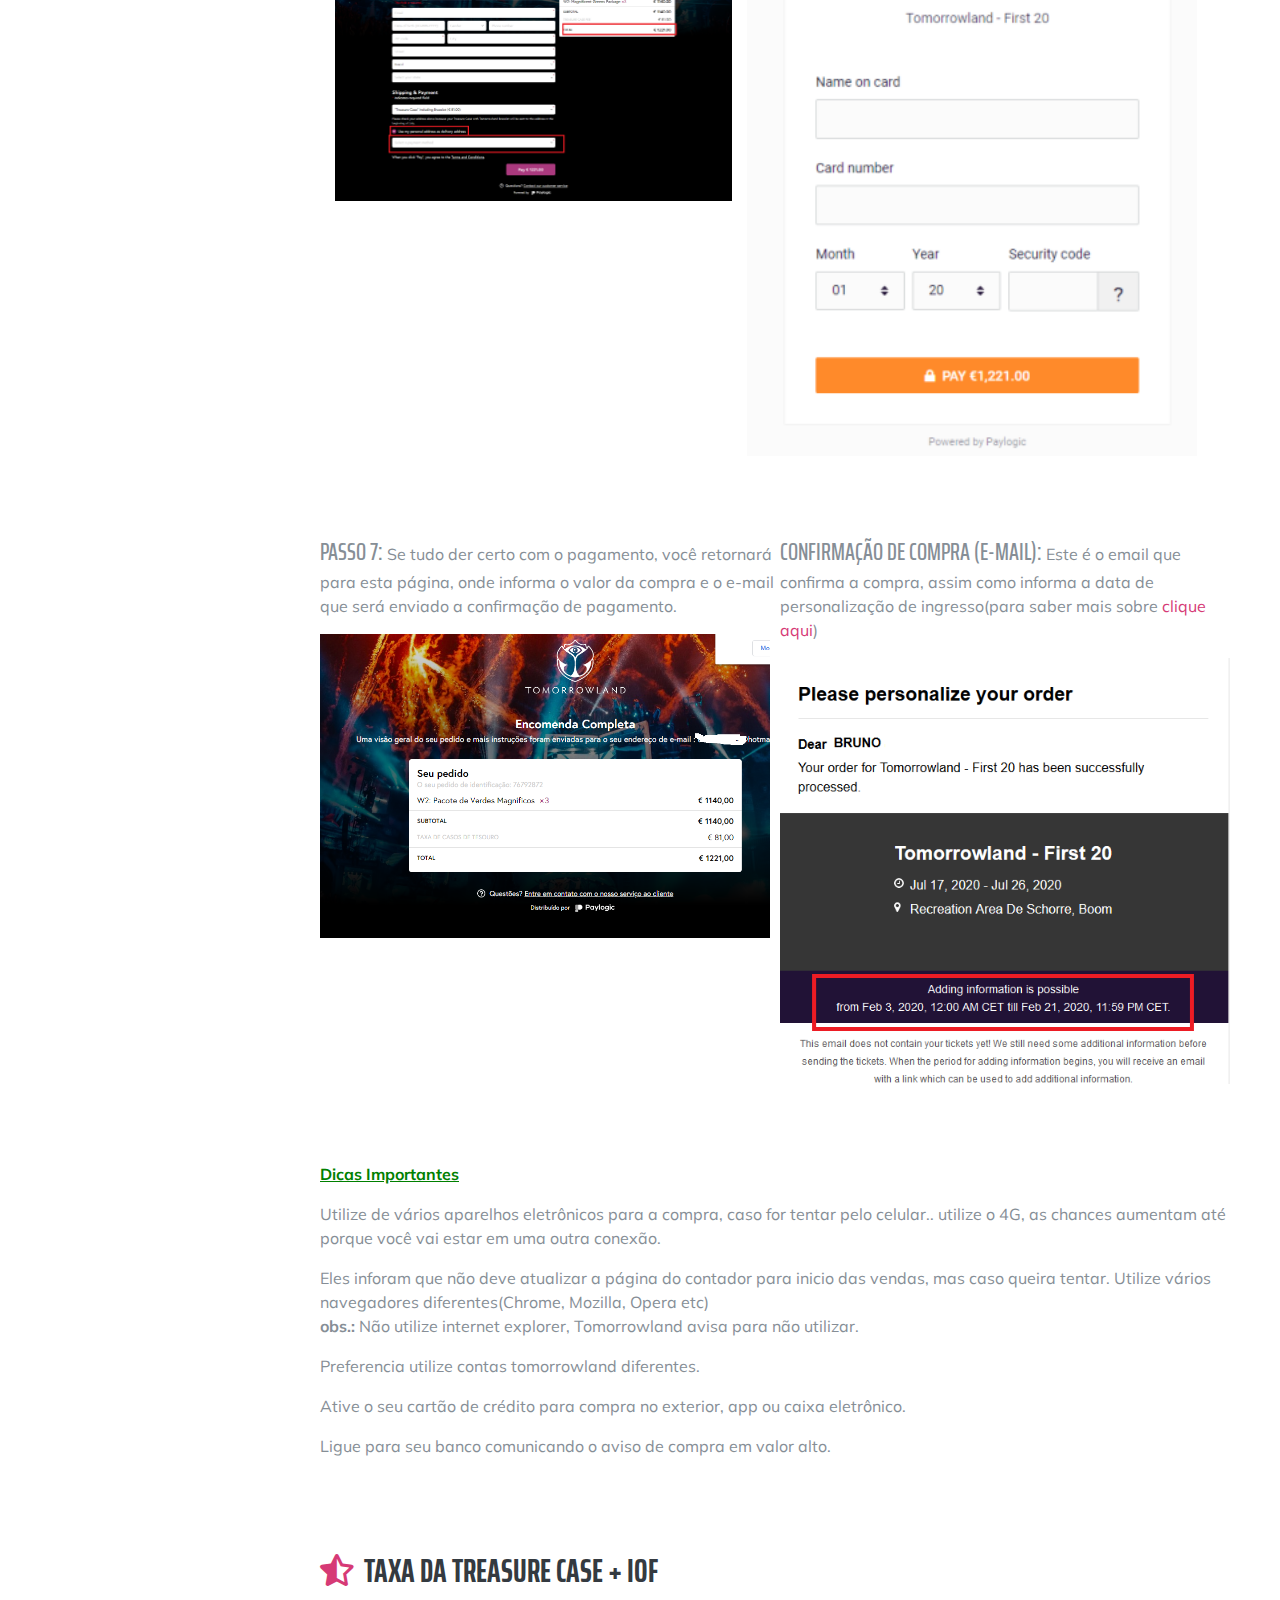
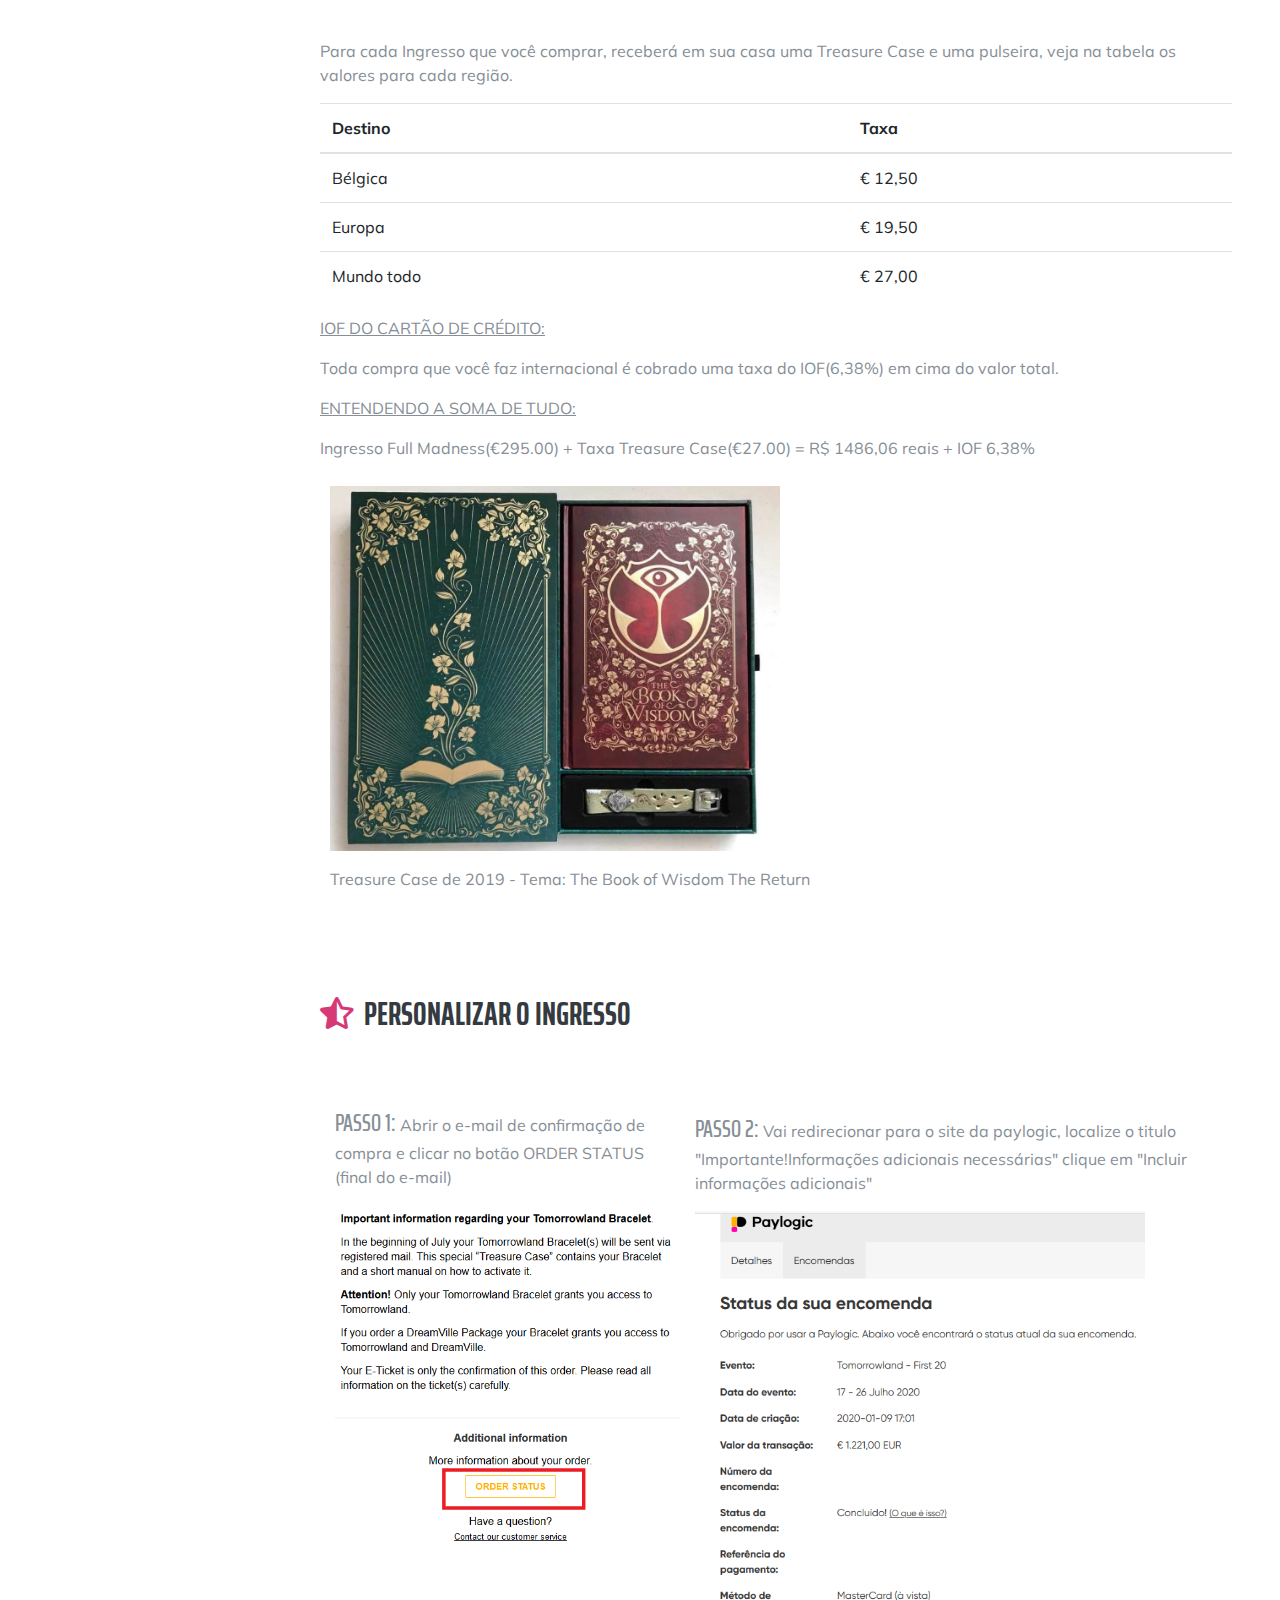
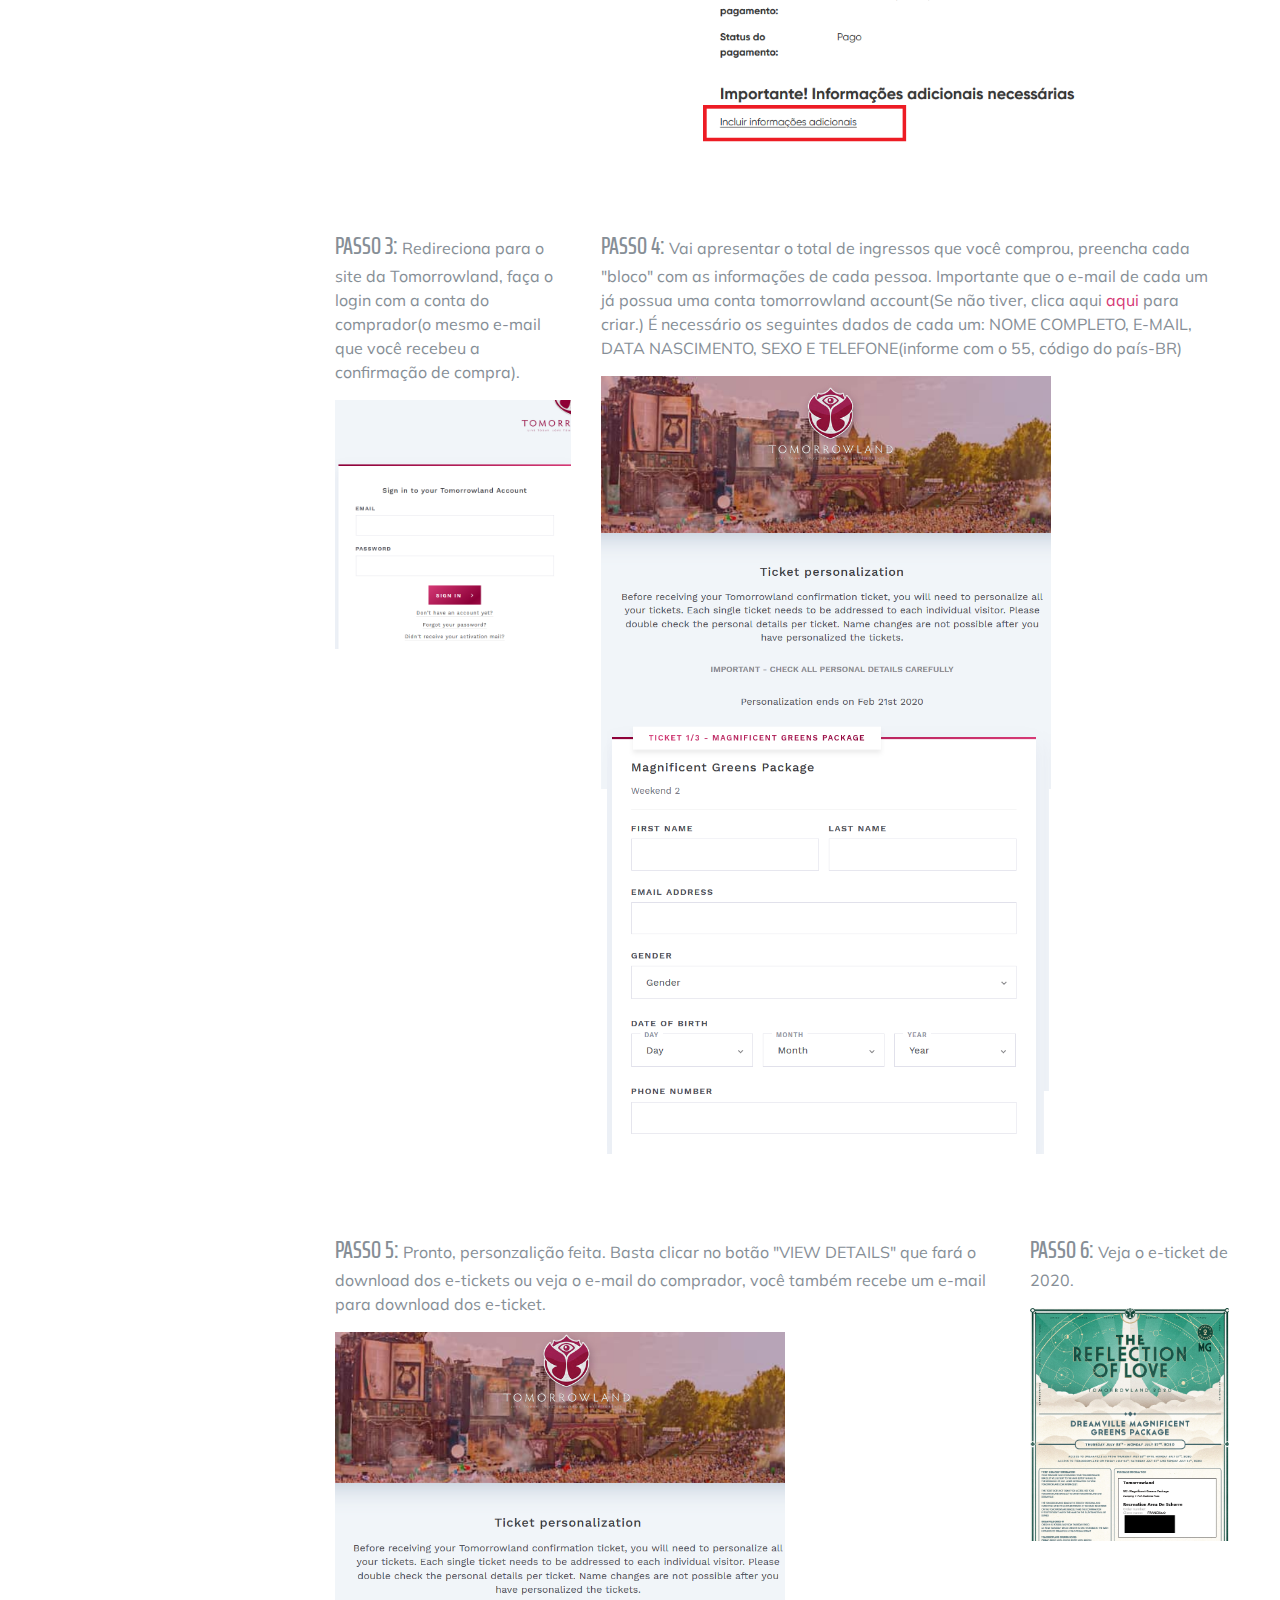
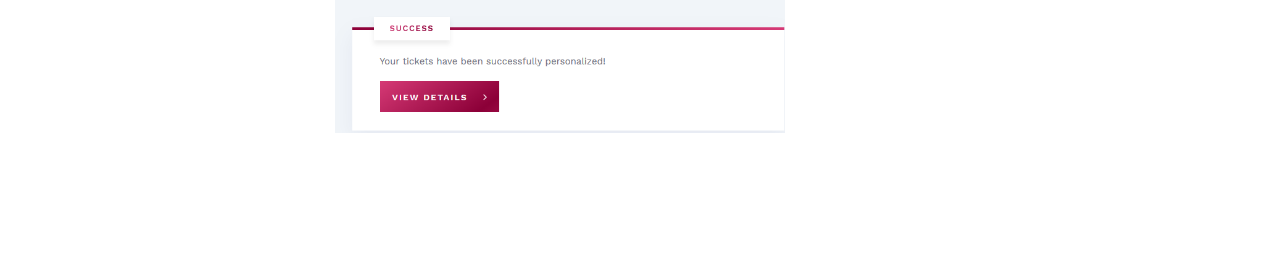
==== commit 4a0e5561: "bruno" ====
--- a/index.html
+++ b/index.html
@@ -268,45 +268,36 @@
             <div class="resume-item d-flex flex-column flex-md-row justify-content-between mb-5">
               <div class="resume-content padding-tomorrow">
                 <br> <p><strong class="subheading">PASSO 1:</strong> Abrir o e-mail de confirmação de compra e clicar no botão ORDER  STATUS (final do e-mail) </p>
-                <img class="img-passo-tomorrow" src="img/personalizacao/passo1.png" alt="passo um da personalização tomorrowland 2020">
+                <img class="img-passo-personalizacao" src="img/personalizacao/passo1.png" alt="passo um da personalização tomorrowland 2020">
              </div>
              <div class="resume-content">
             <p class="espaco-compra-tomorrow padding-tomorrow">
              <p><strong class="subheading">PASSO 2:</strong> Vai redirecionar para o site da paylogic, localize o titulo "Importante!Informações adicionais necessárias" clique em "Incluir informações adicionais" </p>
-            <img class="img-passo-tomorrow" src="img/personalizacao/passo2.png" alt="passo um da personalização tomorrowland 2020">
+            <img class="img-passo-personalizacao" src="img/personalizacao/passo2.png" alt="passo um da personalização tomorrowland 2020">
           </div>
            </div>
             <div class="resume-item d-flex flex-column flex-md-row justify-content-between mb-5">
               <div class="resume-content padding-tomorrow">
                 <p class="espaco-compra-tomorrow"><strong class="subheading">PASSO 3:</strong> Redireciona para o site da Tomorrowland, faça o login com a conta do comprador(o mesmo e-mail que você recebeu a confirmação de compra).</p>
-                <img class="img-passo-tomorrow" src="img/personalizacao/passo3.png" alt="passo um da personalização tomorrowland 2020">
+                <img class="img-passo-personalizacao" src="img/personalizacao/passo3.png" alt="passo um da personalização tomorrowland 2020">
               </div>
               <div class="resume-content padding-tomorrow">
                 <p class="espaco-compra-tomorrow"><strong class="subheading">PASSO 4:</strong> Vai apresentar o total de ingressos que você comprou, preencha cada "bloco" com as informações de cada pessoa. Importante que o e-mail de cada um já possua uma conta tomorrowland account(Se não tiver, clica aqui <a href="https://my.tomorrowland.com/">aqui</a> para criar.) É necessário os seguintes dados de cada um: NOME COMPLETO, E-MAIL, DATA NASCIMENTO, SEXO E TELEFONE(informe com o 55, código do país-BR)</p>
-                <img class="img-passo-tomorrow" src="img/personalizacao/passo4.png" alt="passo um da personalização tomorrowland 2020">
+                <img class="img-passo-personalizacao" src="img/personalizacao/passo4.png" alt="passo um da personalização tomorrowland 2020">
                 </div>
             </div>
     
             <div class="resume-item d-flex flex-column flex-md-row justify-content-between mb-5">
               <div class="resume-content padding-tomorrow">
               <p class="espaco-compra-tomorrow"><strong class="subheading">PASSO 5:</strong> Pronto, personzalição feita. Basta clicar no botão "VIEW DETAILS" que fará o download dos e-tickets ou veja o e-mail do comprador, você também recebe um e-mail para download dos e-ticket.</p>
-                <img class="img-passo-tomorrow" src="img/personalizacao/passo5.png" alt="passo um da personalizacao tomorrowland 2020">
+                <img class="img-passo-personalizacao" src="img/personalizacao/passo5.png" alt="passo um da personalizacao tomorrowland 2020">
                 </div>
                 <div class="resume-content">
                 <p class="espaco-compra-tomorrow"><strong class="subheading">PASSO 6:</strong> Veja o e-ticket de 2020.</p>
-                <img class="img-passo-tomorrow" src="img/personalizacao/eticket.png" alt="passo um da personalização tomorrowland 2020">
+                <img class="img-passo-personalizacao" src="img/personalizacao/eticket.png" alt="passo um da personalização tomorrowland 2020">
                 </div>
              </div>
-             <div class="resume-item d-flex flex-column flex-md-row justify-content-between mb-5">
-              <div class="resume-content padding-tomorrow">
-              <p class="espaco-compra-tomorrow"><strong class="subheading">PASSO 5:</strong> Pronto, personzalição feita. Basta clicar no botão "VIEW DETAILS" que fará o download dos e-tickets ou veja o e-mail do comprador, você também recebe um e-mail para download dos e-ticket.</p>
-                <img class="img-passo-tomorrow" src="img/personalizacao/passo5.png" alt="passo um da personalizacao tomorrowland 2020">
-                </div>
-                <div class="resume-content">
-                <p class="espaco-compra-tomorrow"><strong class="subheading">PASSO 6:</strong> Veja o e-ticket de 2020. Lembrando que na conta de cada pessoa na opção "TICKET" mostra o ingresso(em breve a TML deve atualizar para download por lá também).</p>
-                <img class="img-passo-tomorrow" src="img/personalizacao/eticket.png" alt="passo um da personalização tomorrowland 2020">
-                </div>
-             </div>
+             
           </div>
         
         </div>
--- a/css/style.css
+++ b/css/style.css
@@ -1,10 +1,17 @@
 .img-passo-tomorrow {
+    width: 100%;
+    max-width: 450px;
+}
+.img-passo-personalizacao {
     width: 100%;
     max-width: 450px;
 }
 .img-passo-ingresso {
     width: 100%;
     max-width: 650px;
+}
+.box-personalizacao {
+    width: 200px;
 }
 
 .espaco-compra-tomorrow {
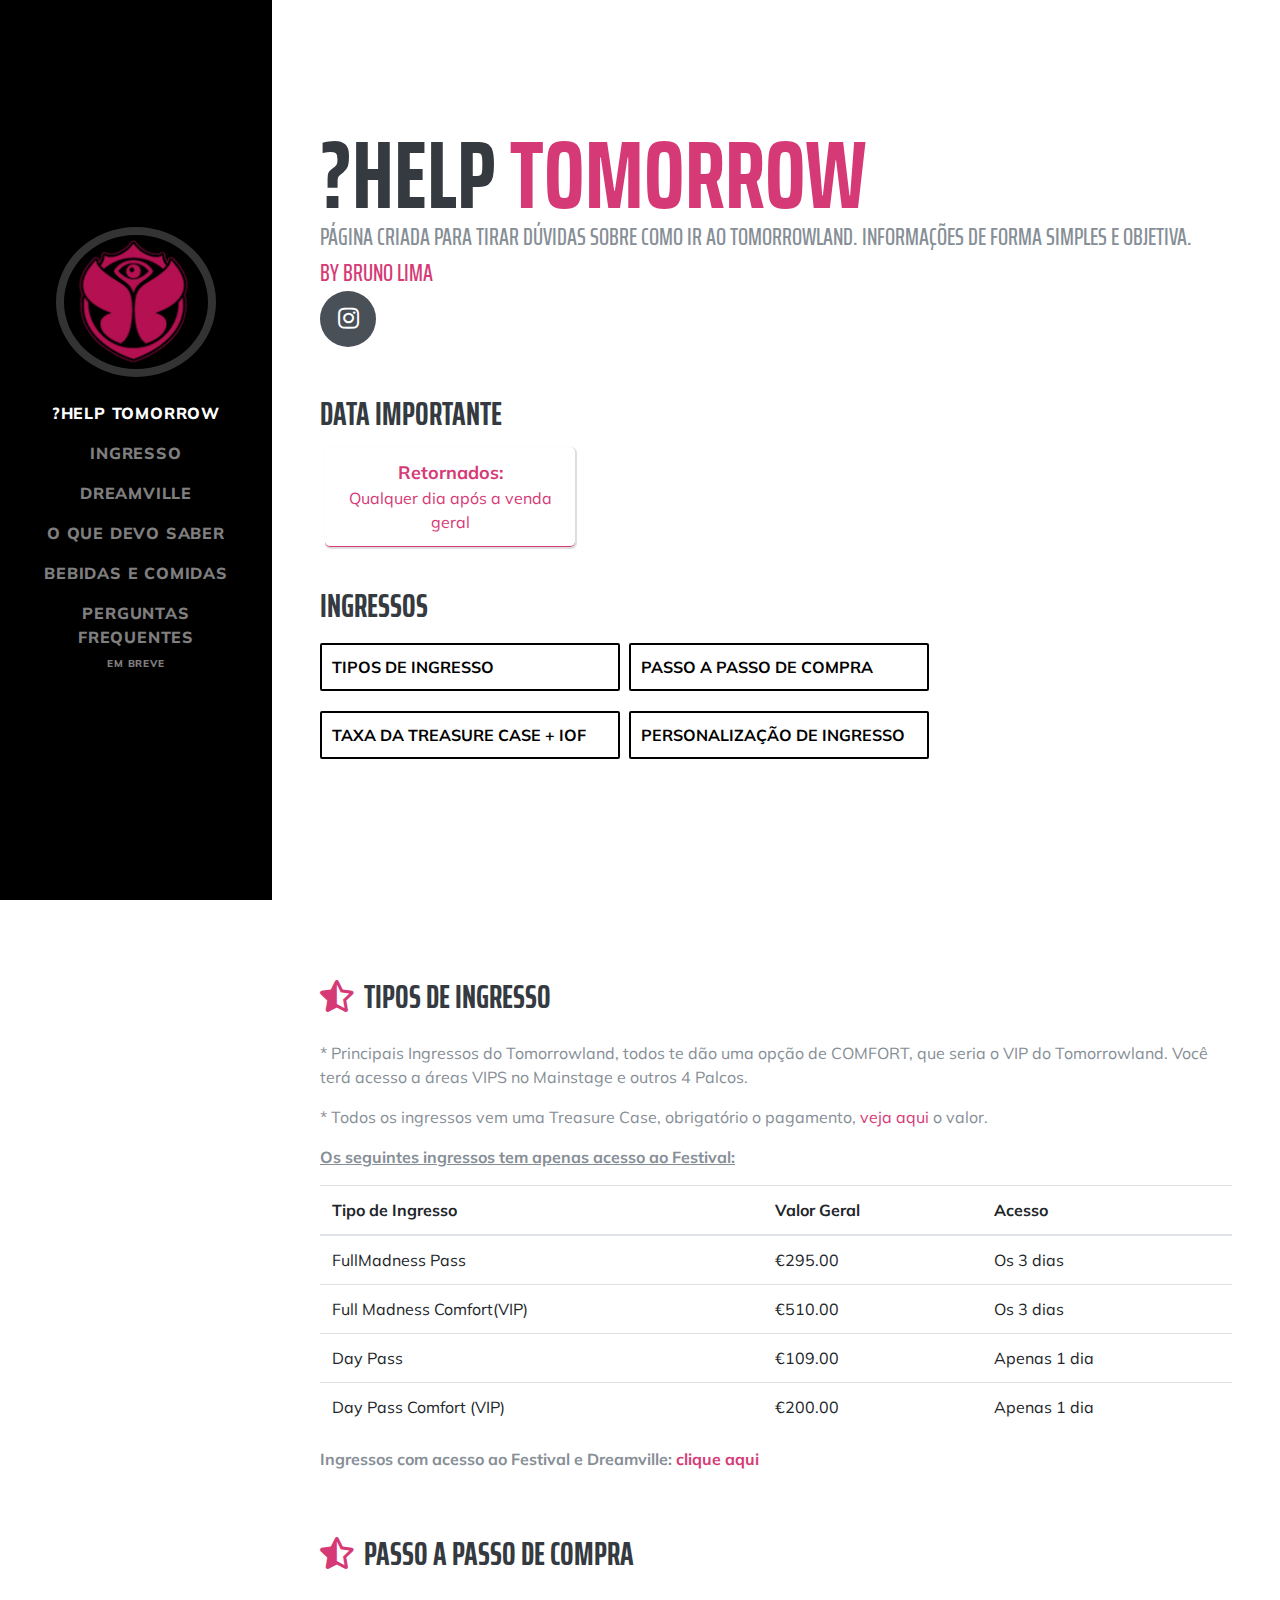
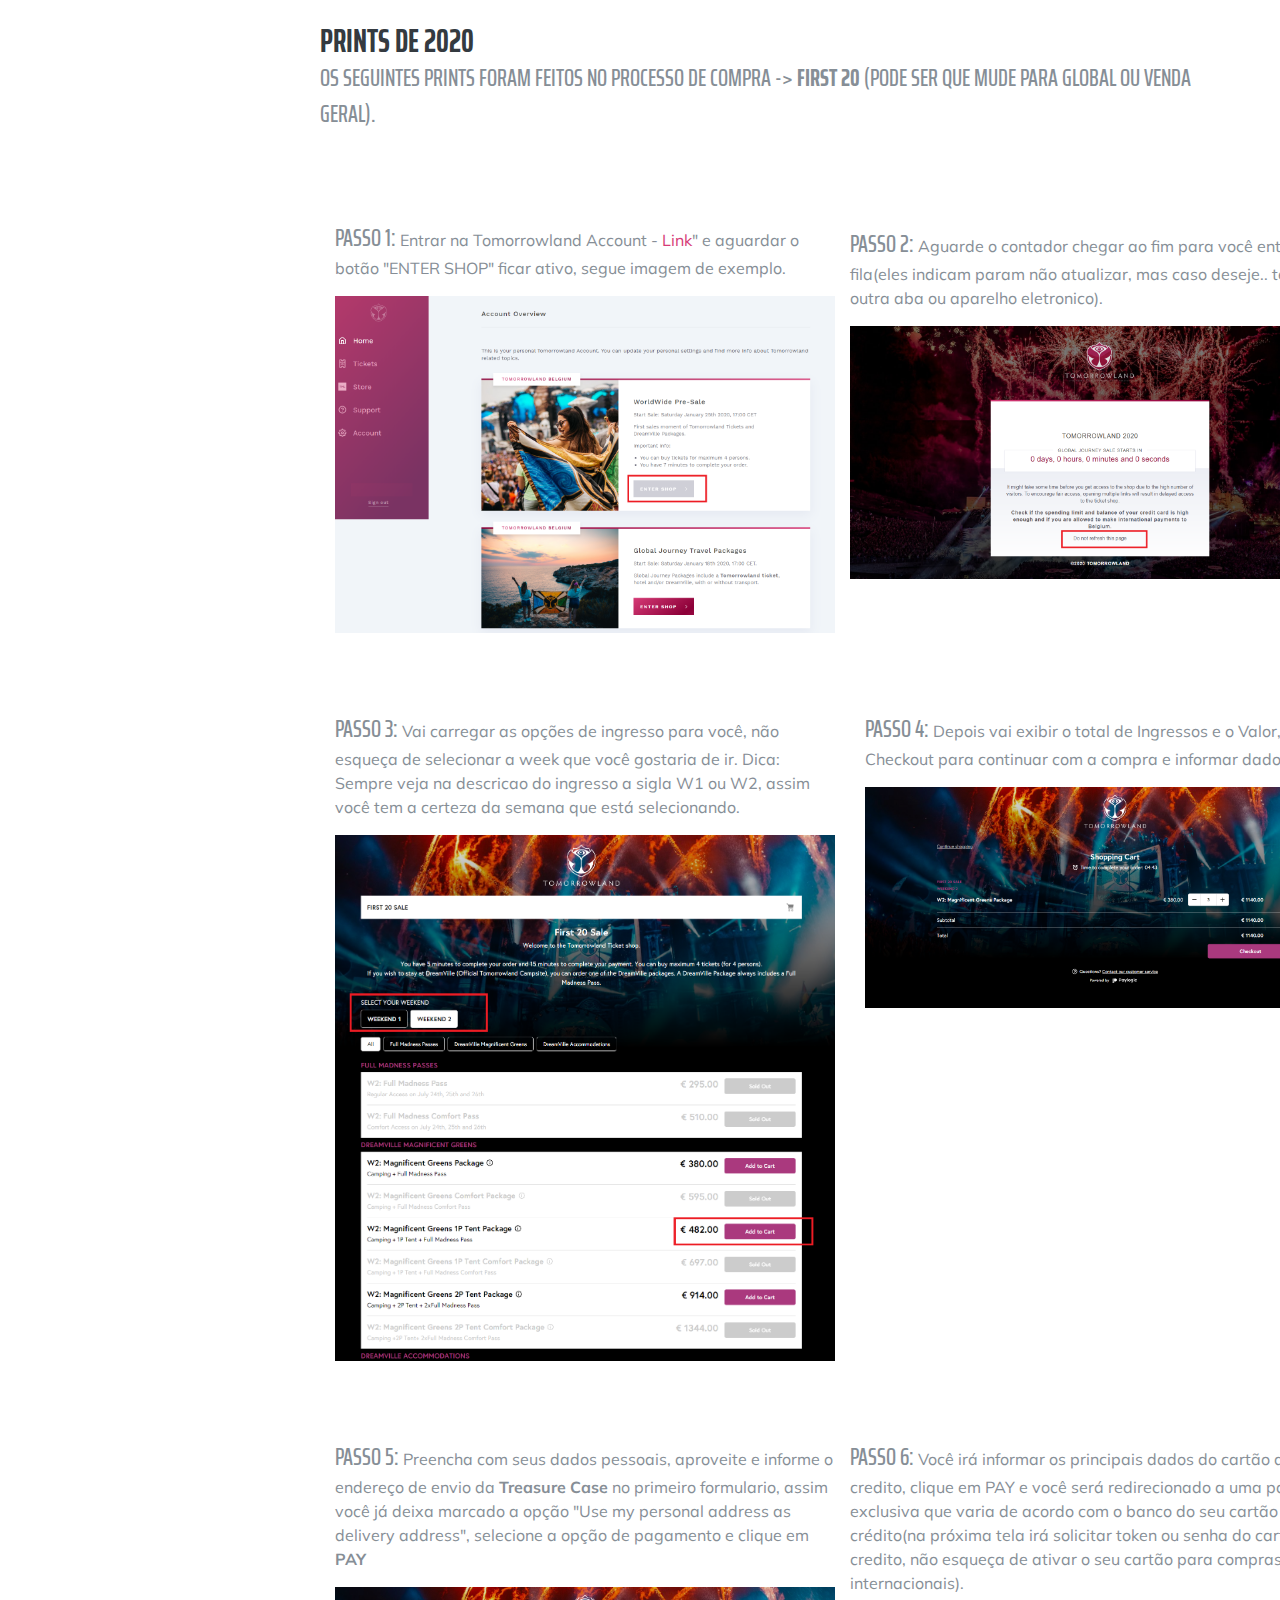
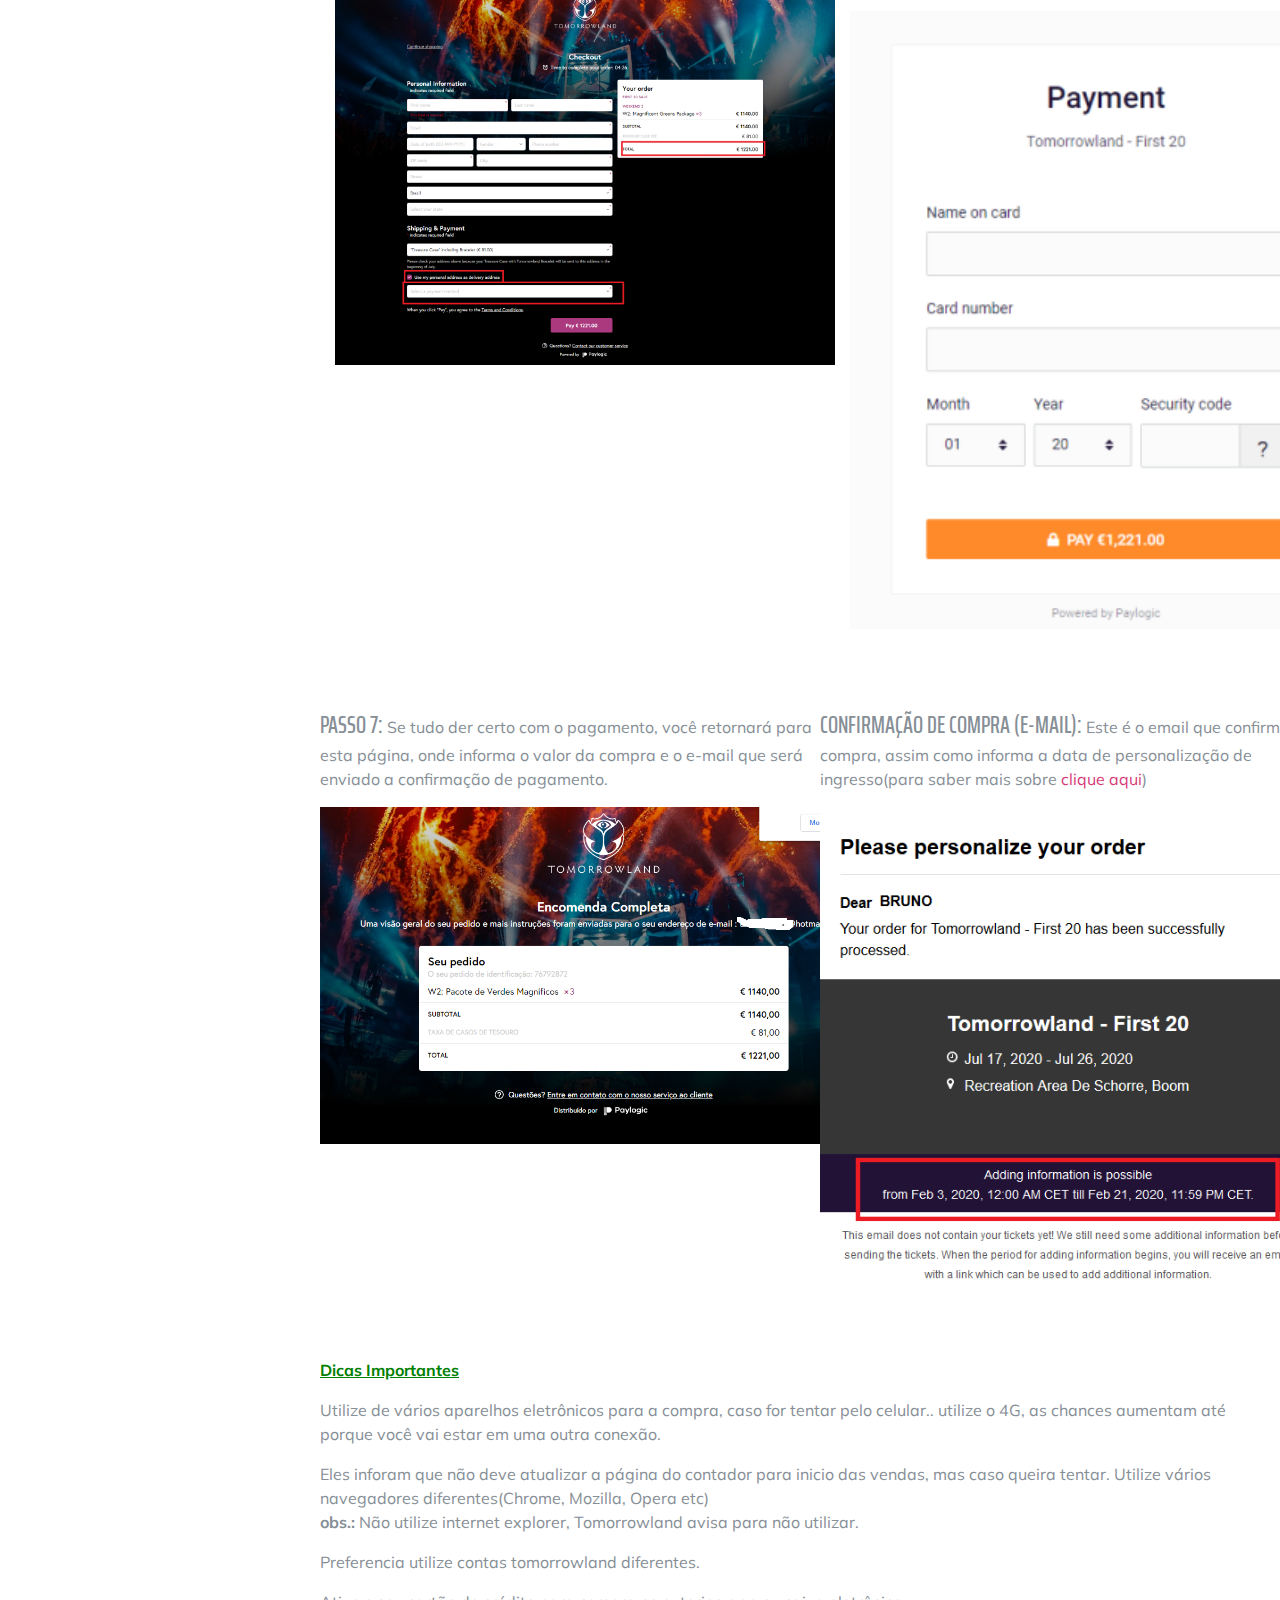
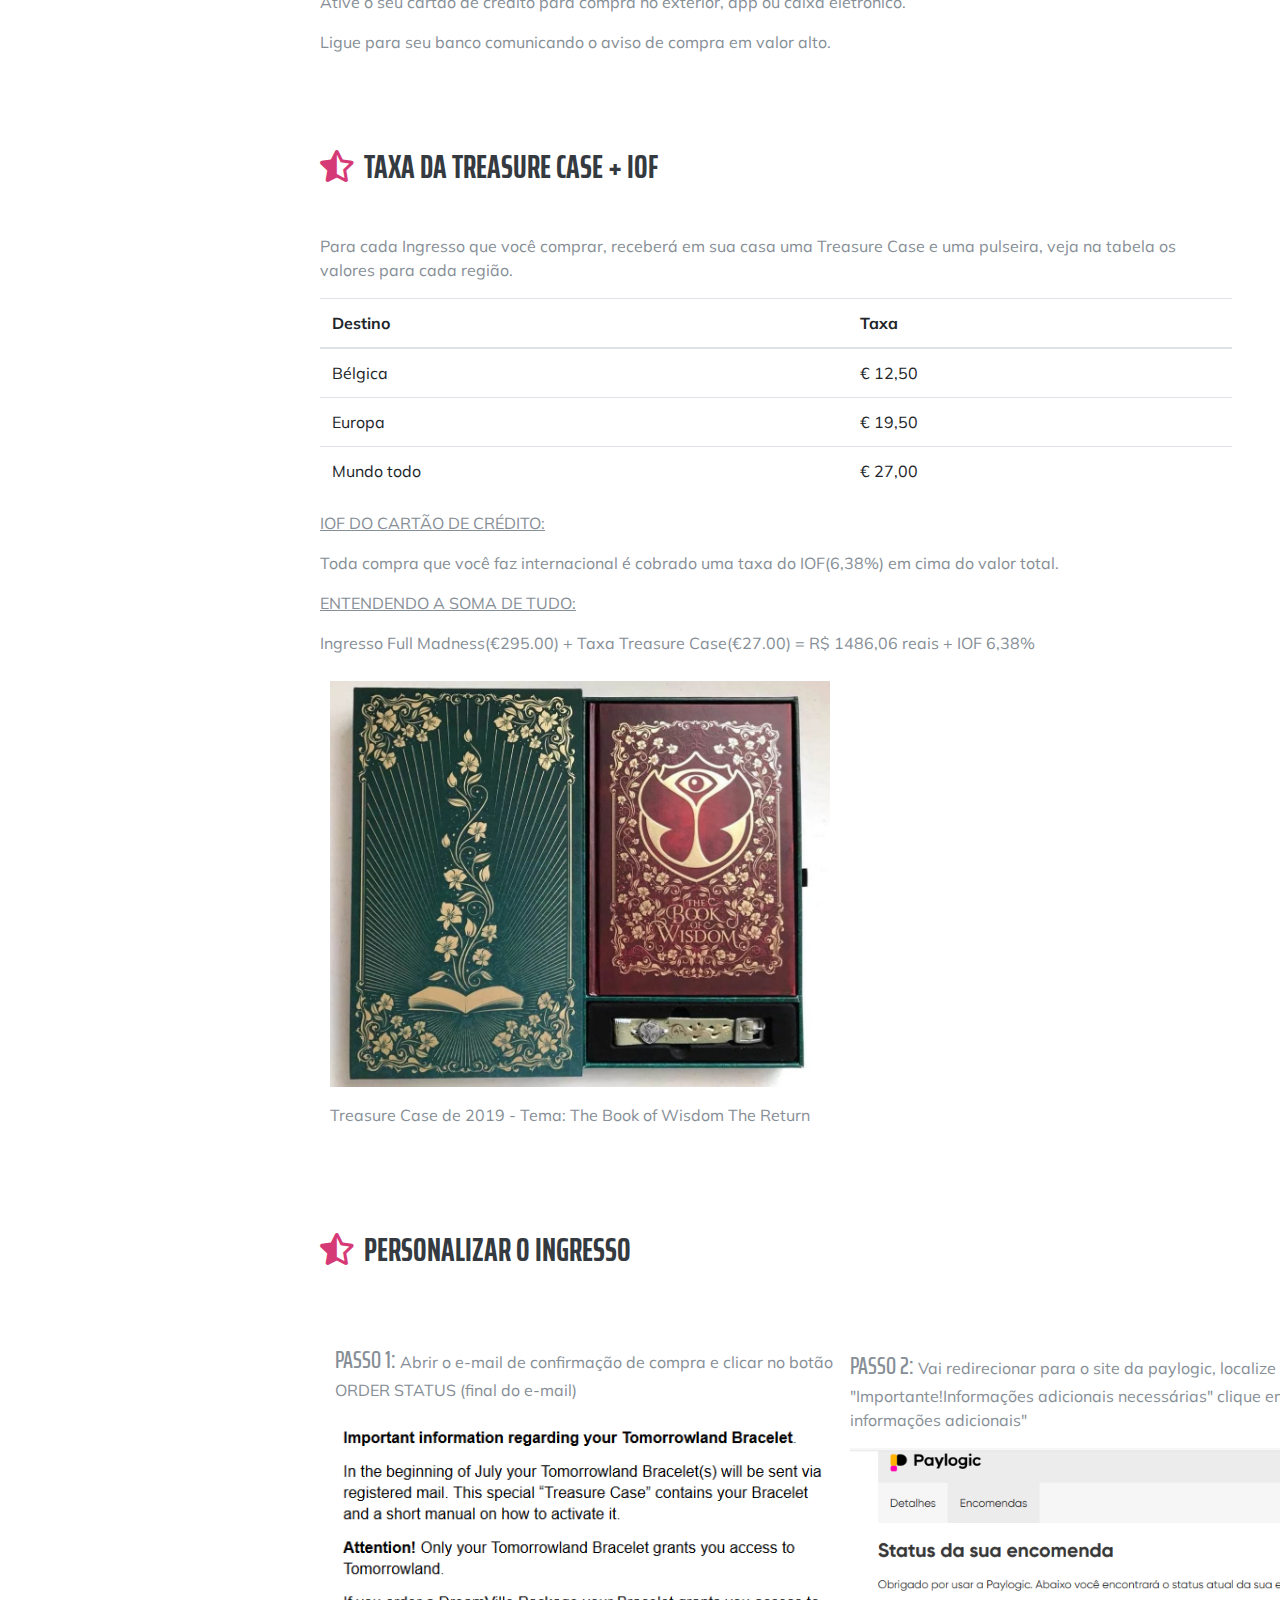
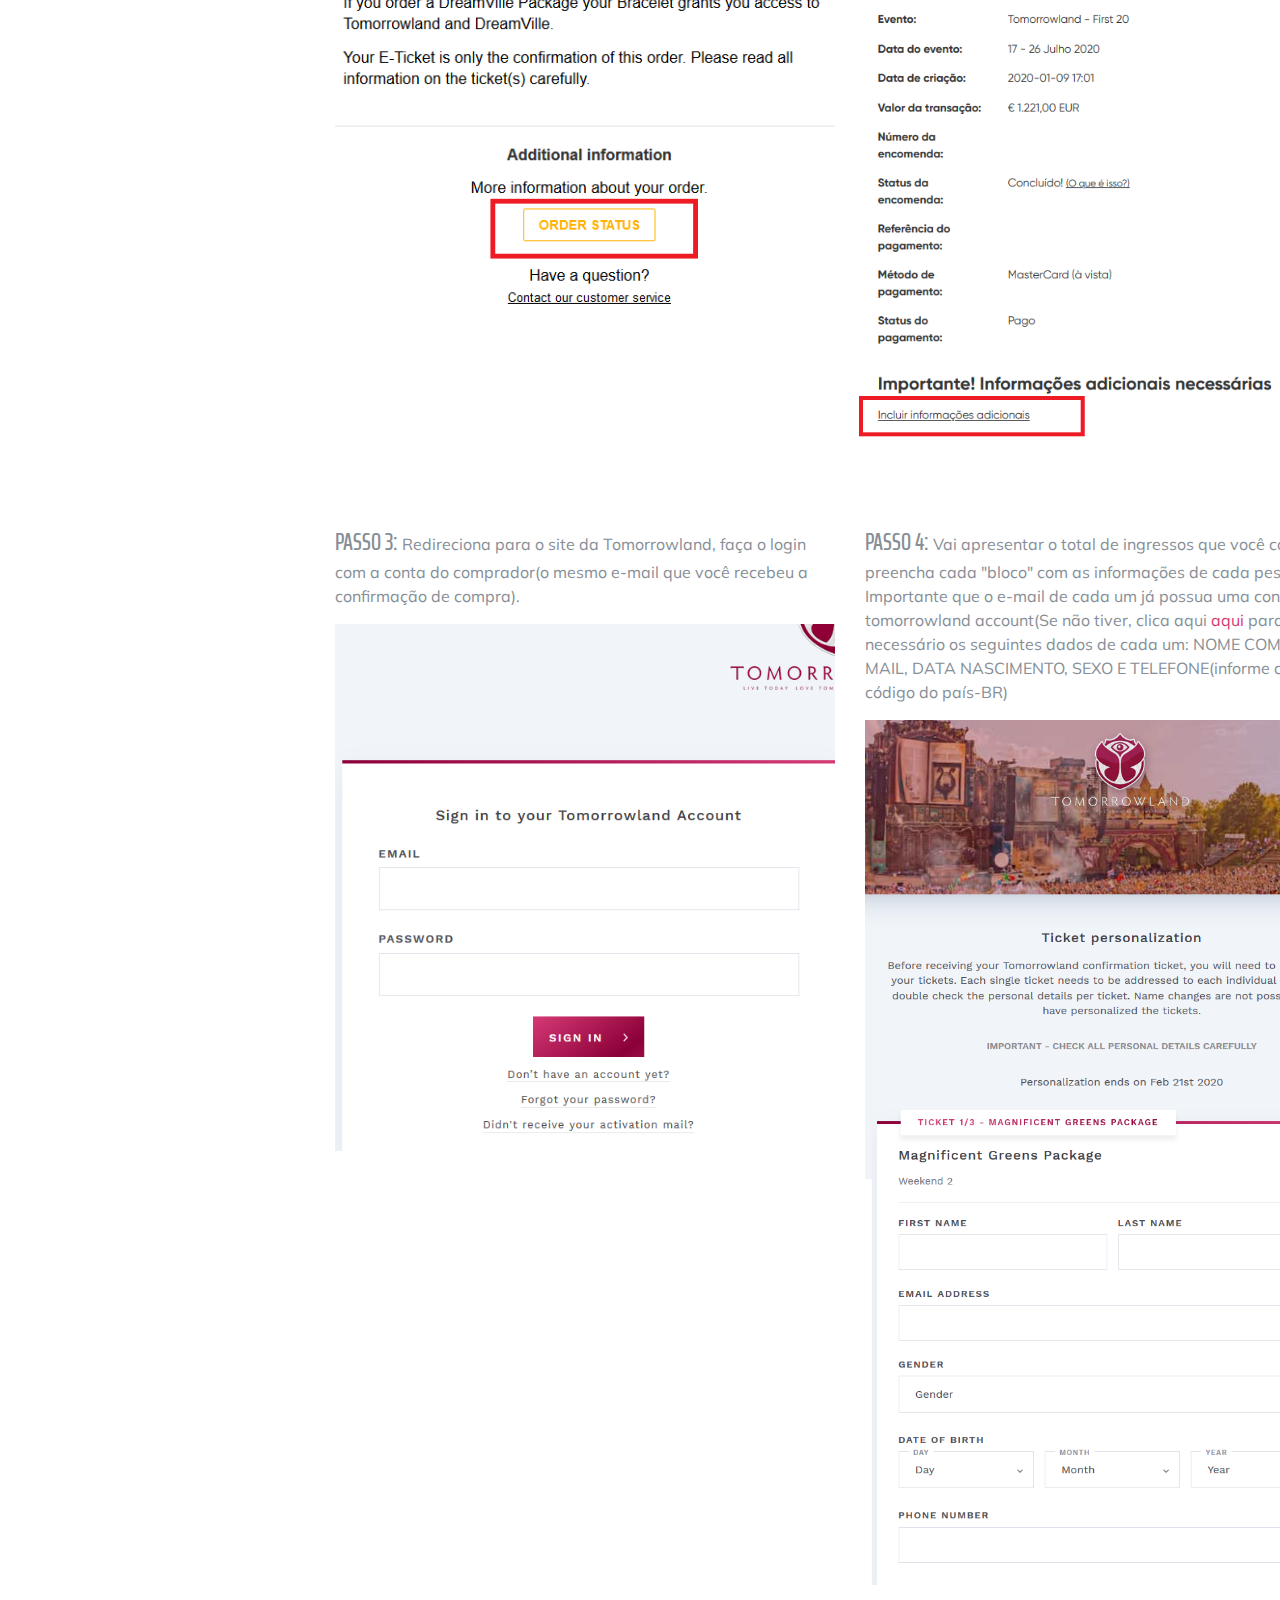
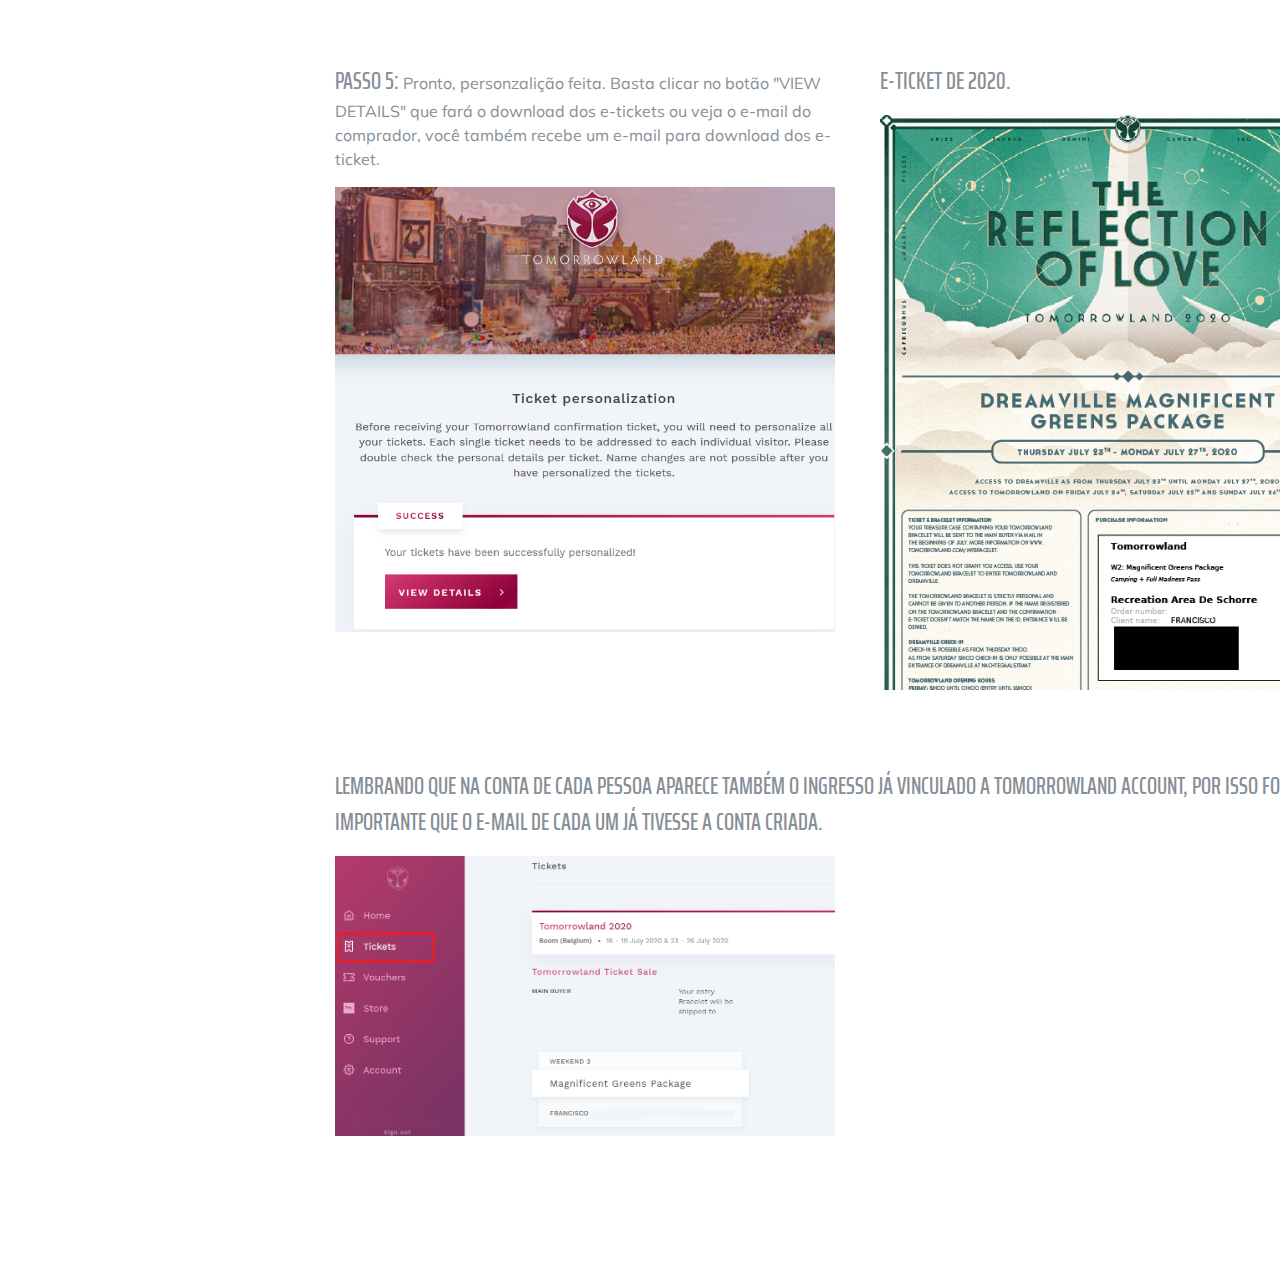
==== commit f135c9b4: "bruno" ====
--- a/index.html
+++ b/index.html
@@ -293,9 +293,17 @@
                 <img class="img-passo-personalizacao" src="img/personalizacao/passo5.png" alt="passo um da personalizacao tomorrowland 2020">
                 </div>
                 <div class="resume-content">
-                <p class="espaco-compra-tomorrow"><strong class="subheading">PASSO 6:</strong> Veja o e-ticket de 2020.</p>
+                <p class="espaco-compra-tomorrow"><strong class="subheading">E-TICKET DE 2020.</p>
                 <img class="img-passo-personalizacao" src="img/personalizacao/eticket.png" alt="passo um da personalização tomorrowland 2020">
                 </div>
+             </div>
+
+             <div class="resume-item d-flex flex-column flex-md-row justify-content-between mb-5">
+              <div class="resume-content padding-tomorrow">
+              <p class="espaco-compra-tomorrow">Lembrando que na conta de cada pessoa aparece também o ingresso já vinculado a tomorrowland account, por isso foi importante que o e-mail de cada um já tivesse a conta criada.</p>
+                <img class="img-passo-personalizacao" src="img/personalizacao/passo6.png" alt="passo um da personalizacao tomorrowland 2020">
+                </div>
+                
              </div>
              
           </div>
--- a/css/style.css
+++ b/css/style.css
@@ -1,10 +1,8 @@
 .img-passo-tomorrow {
-    width: 100%;
-    max-width: 450px;
+    width: 500px;
 }
 .img-passo-personalizacao {
-    width: 100%;
-    max-width: 450px;
+    width: 500px;
 }
 .img-passo-ingresso {
     width: 100%;
@@ -78,6 +76,9 @@
         width: 100%;
         margin: 10px 0 5px 0;
     }
+    .img-passo-personalizacao {
+        width: 100%;
+    }
     .data-item {
         width: 100%;
     }
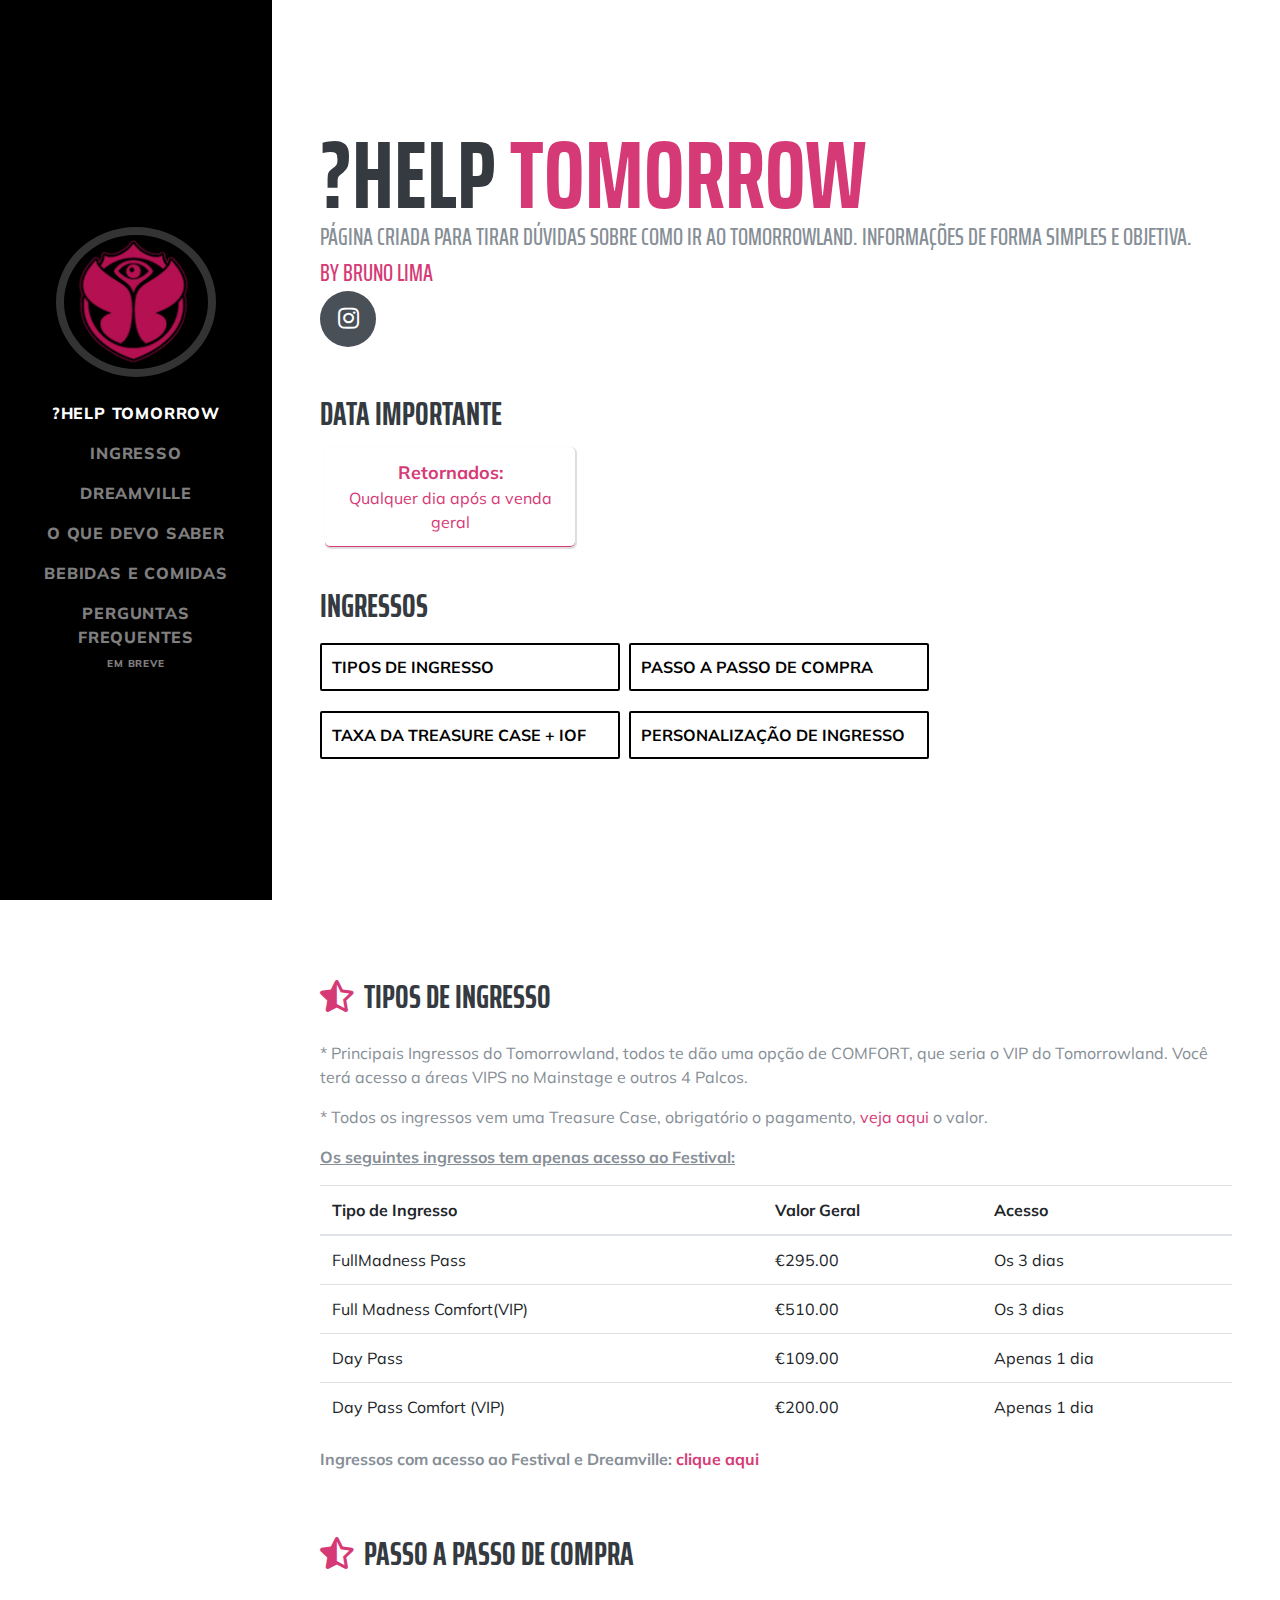
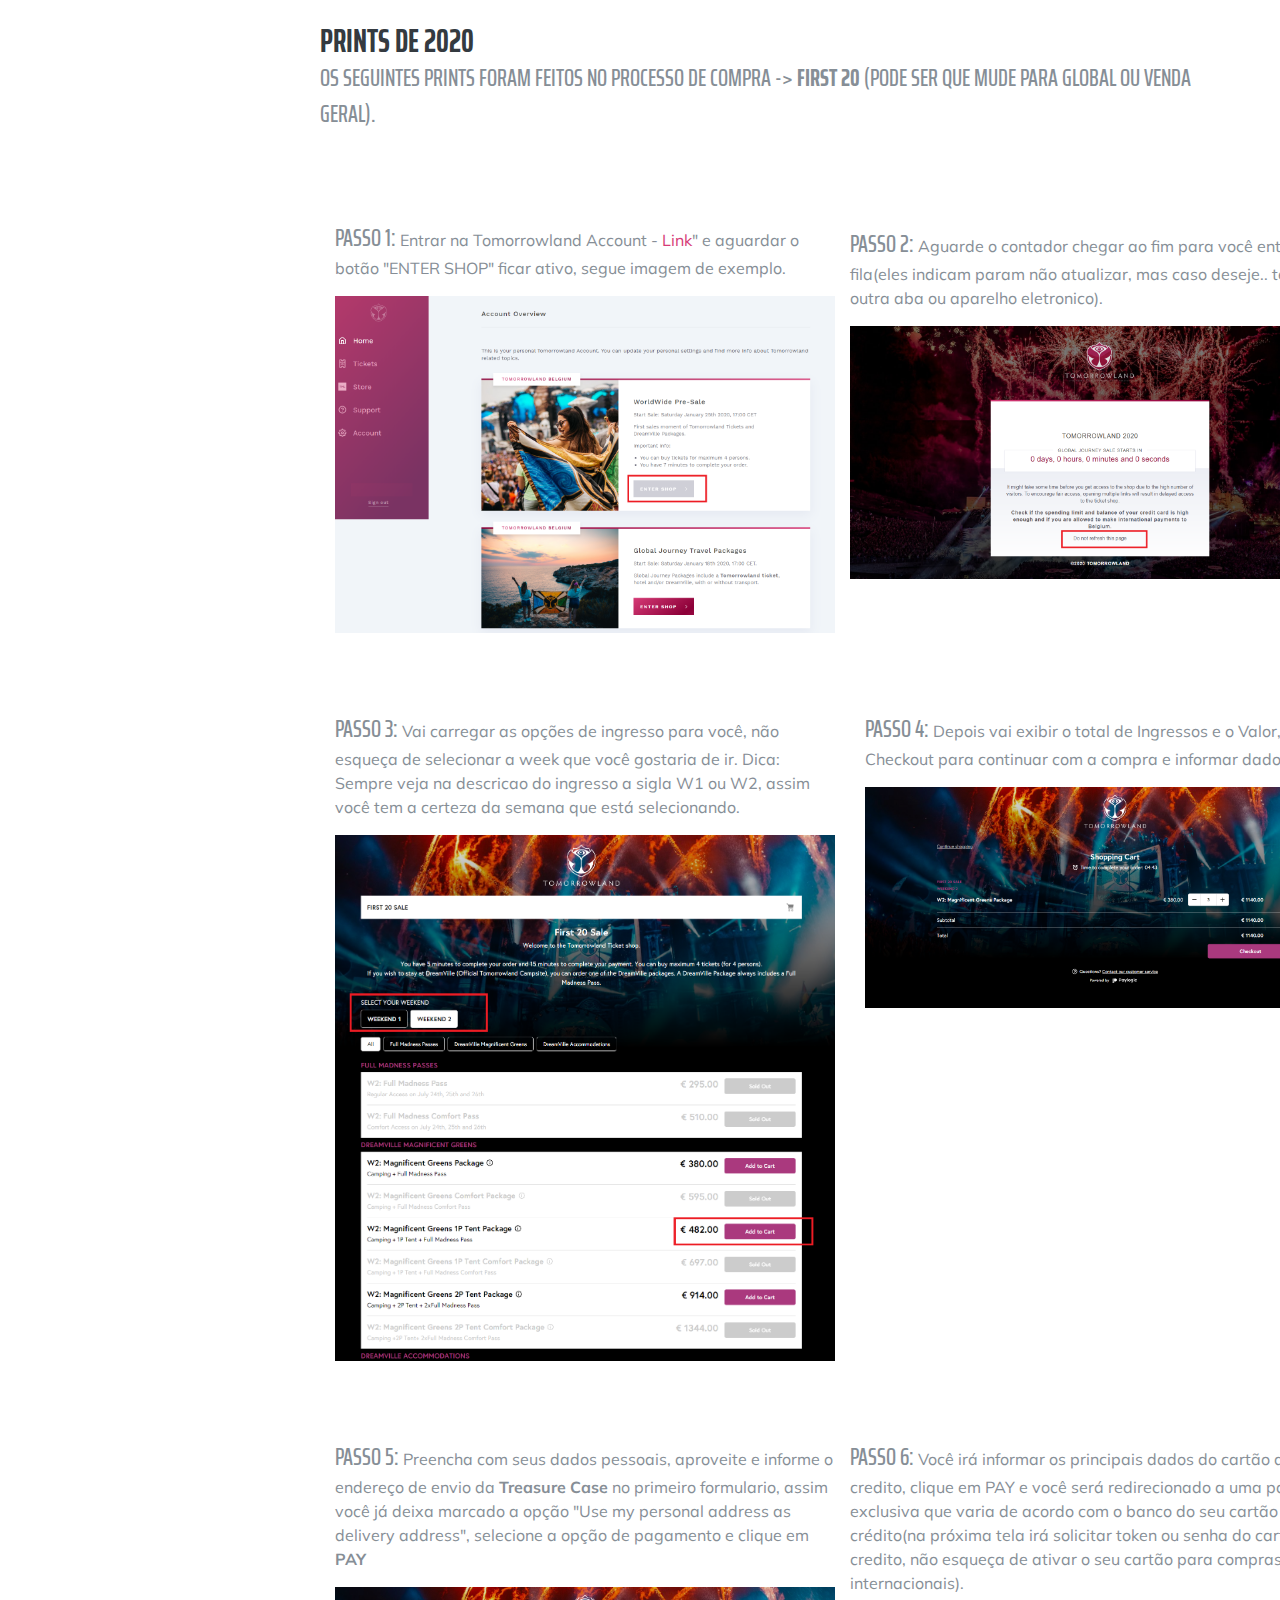
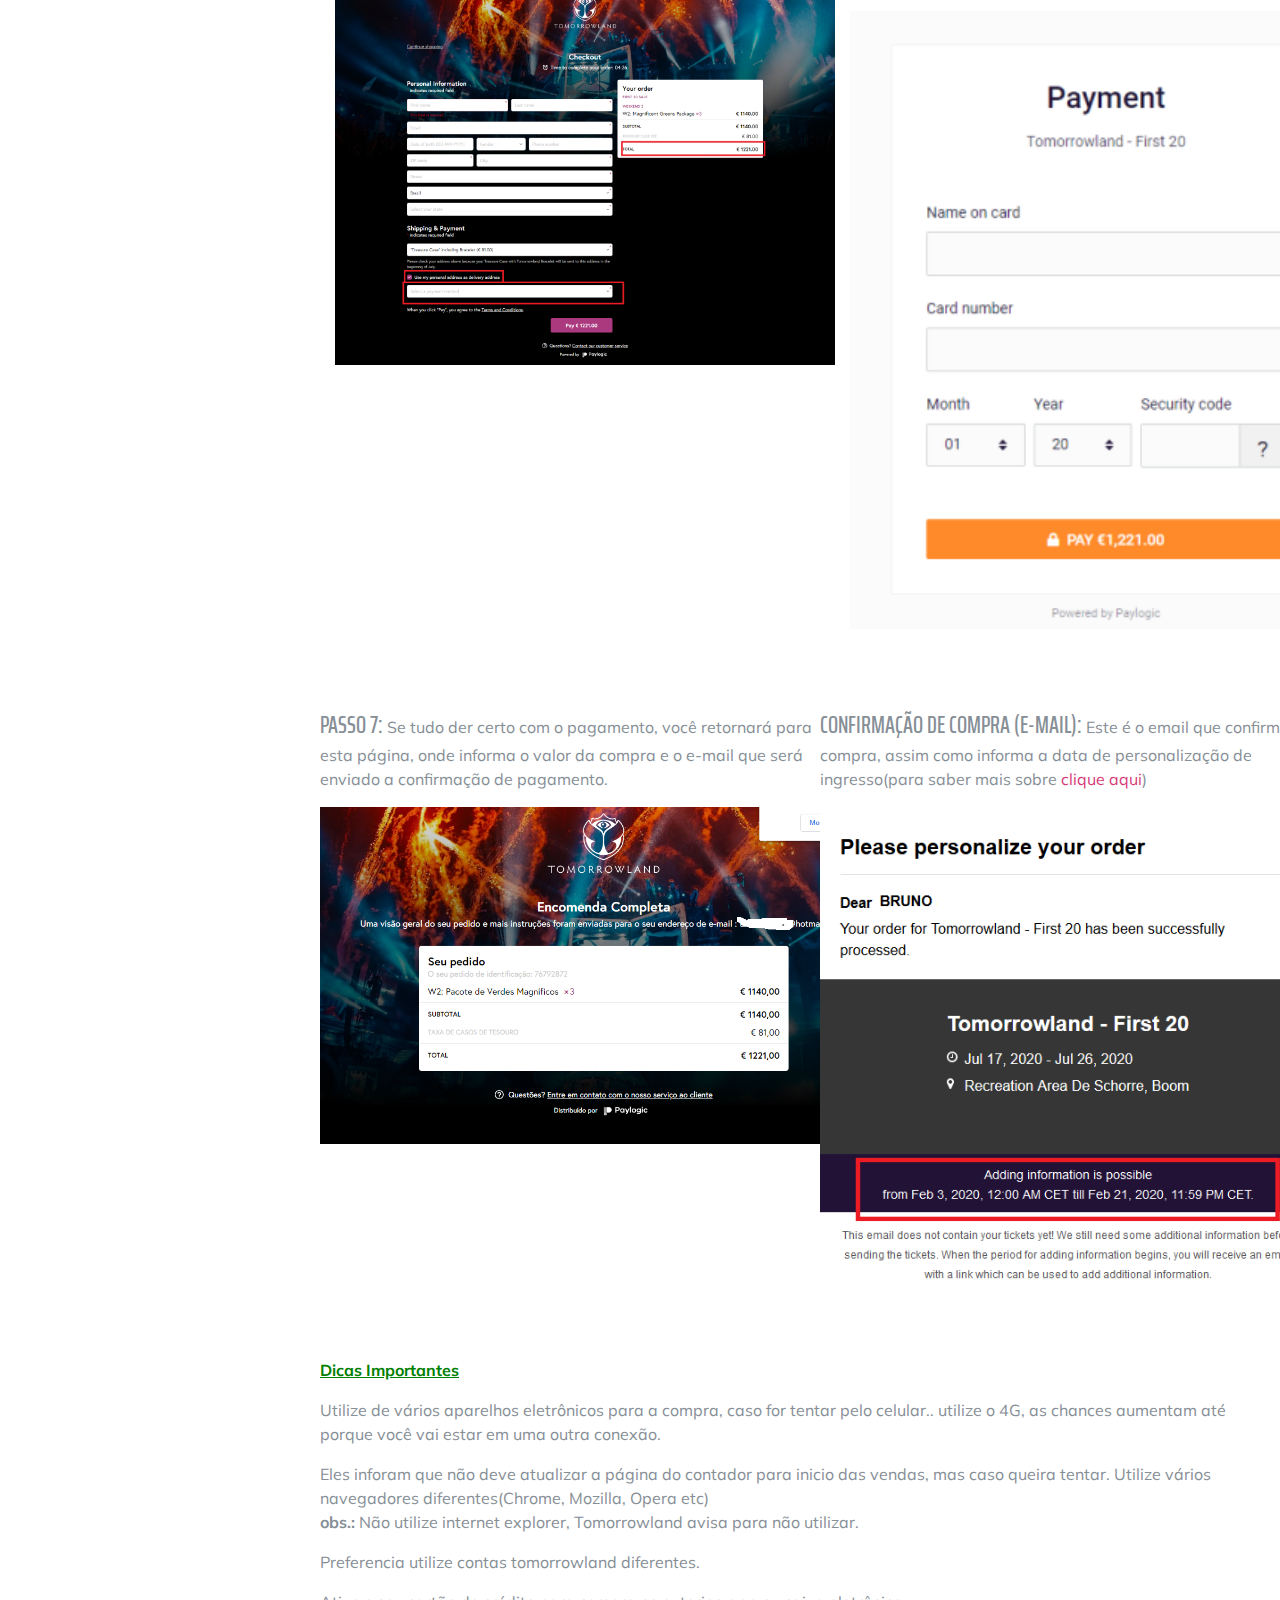
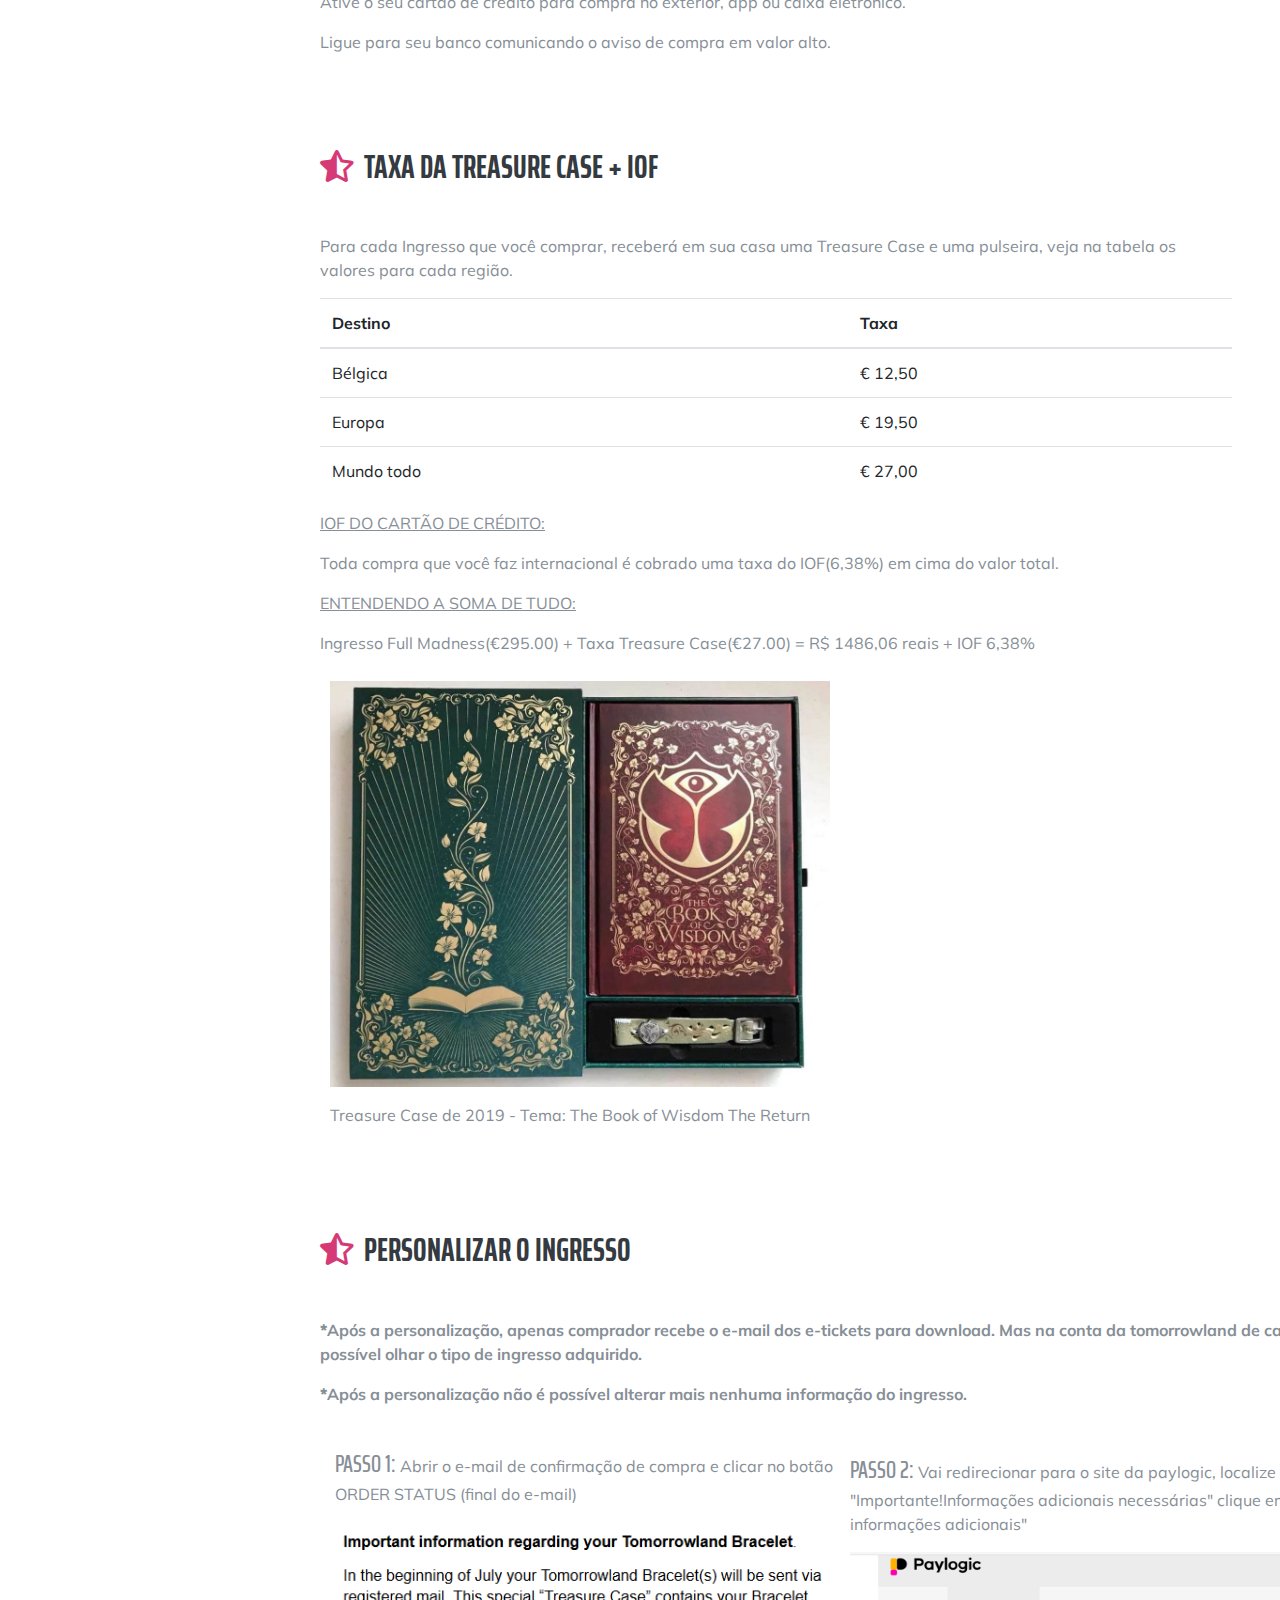
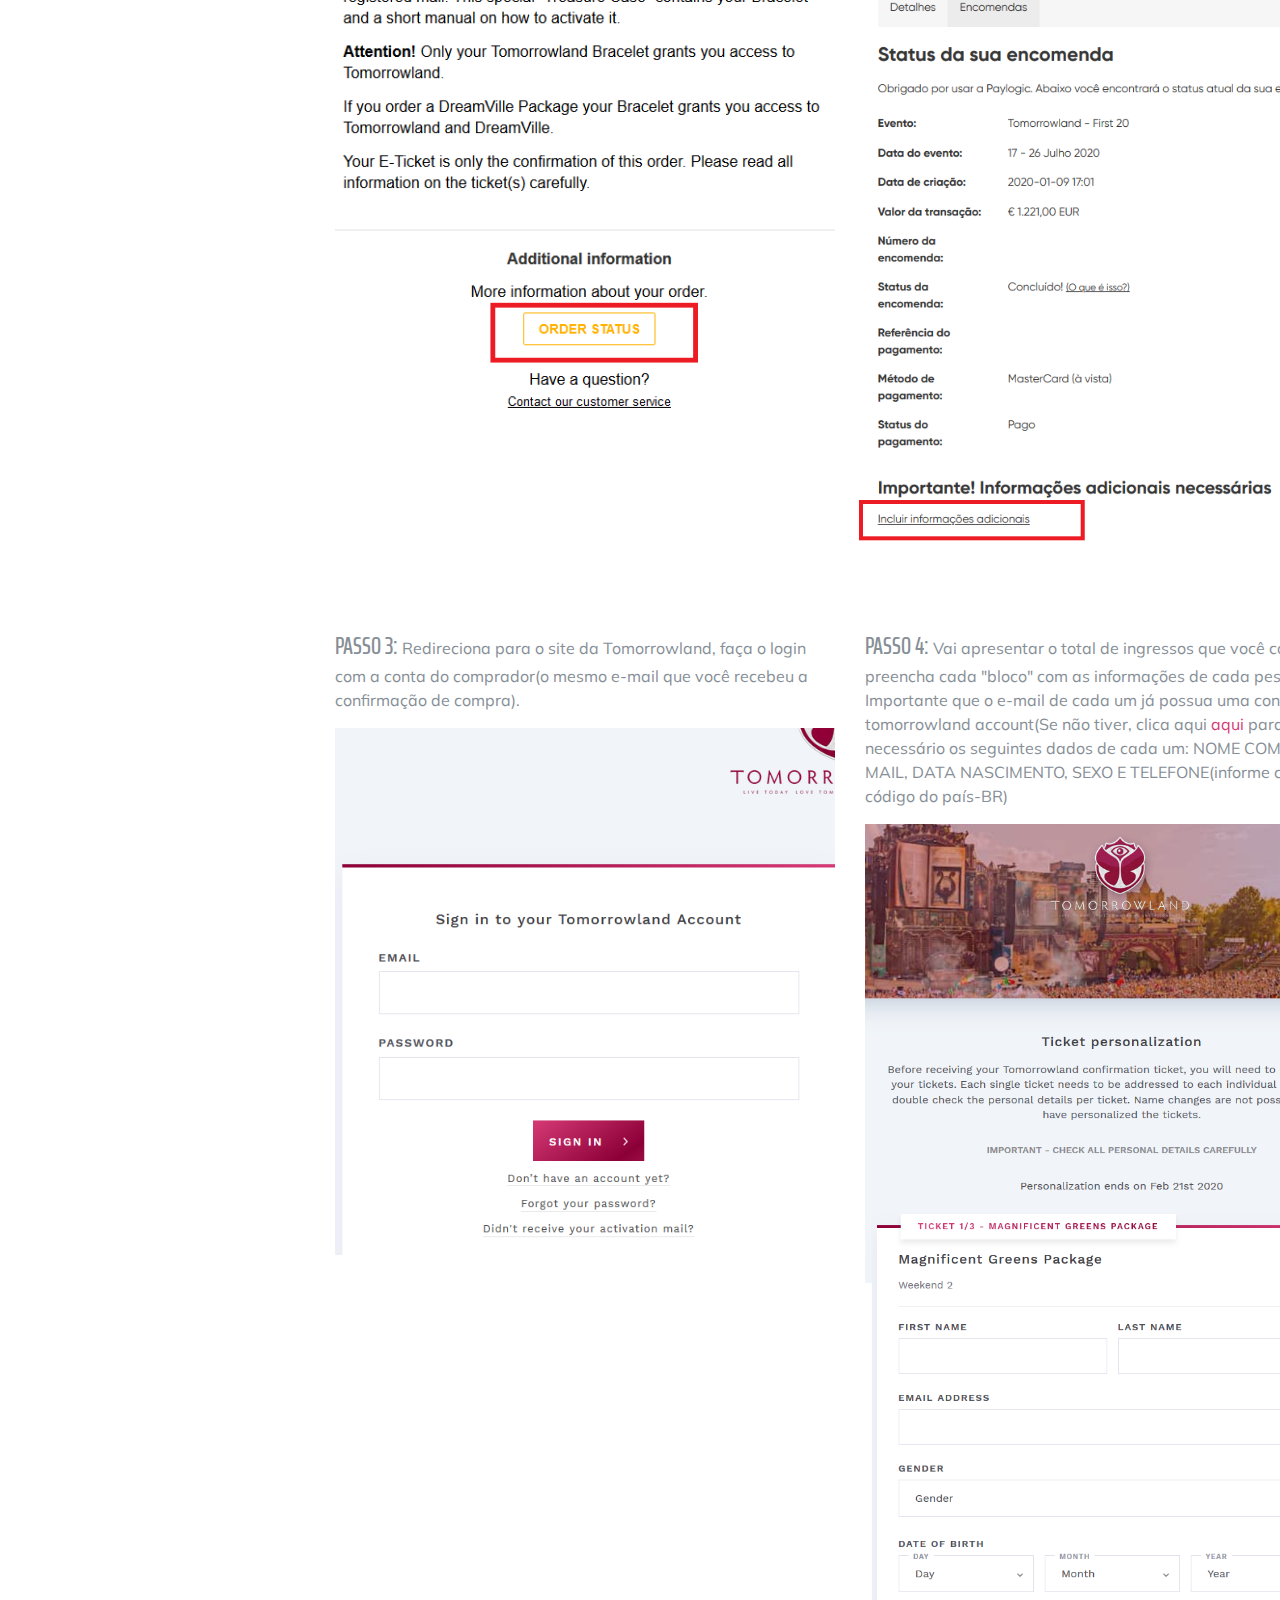
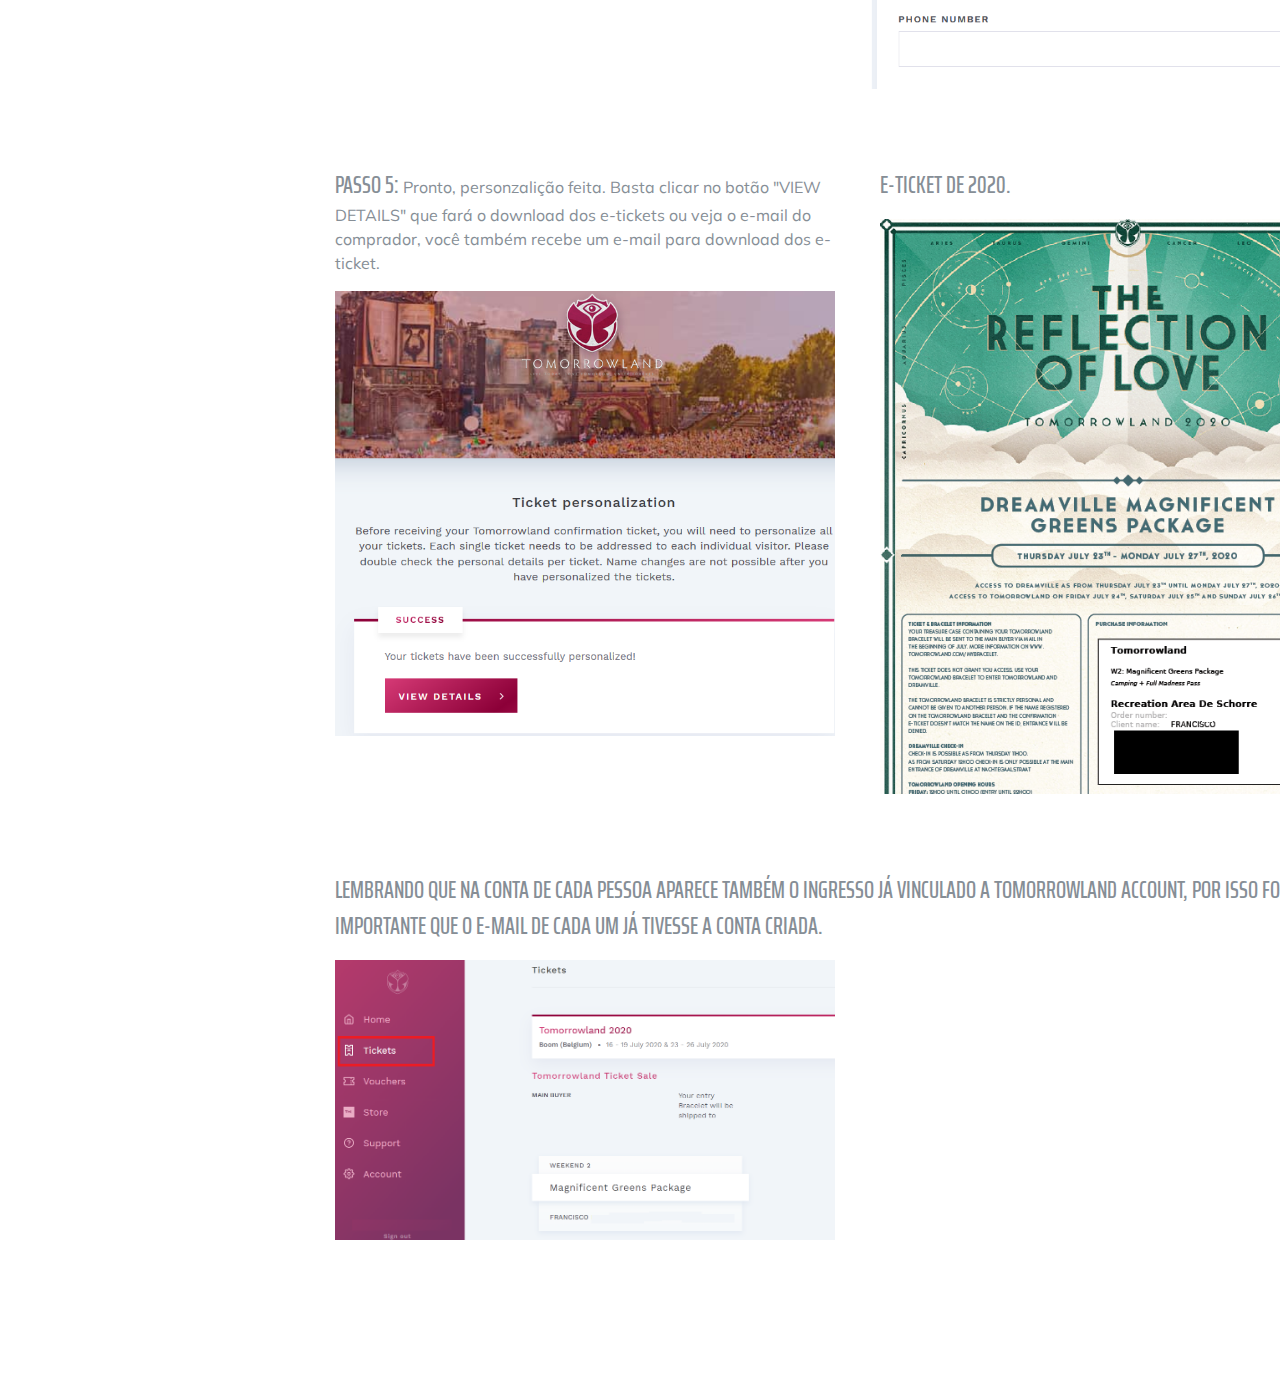
==== commit 5d59cda7: "bruno-amil" ====
--- a/index.html
+++ b/index.html
@@ -265,6 +265,8 @@
         <div class="resume-item d-flex flex-column flex-md-row justify-content-between mb-5">
           <div class="resume-content">
             <h3 class="mb-5 espaco-compra-tomorrow" id="personalizacao"><i class="fas fa-star-half-alt margin-icon"></i>PERSONALIZAR O INGRESSO</h3>
+            <p style="font-weight: bold;"><strong>*</strong>Após a personalização, apenas comprador recebe o e-mail dos e-tickets para download. Mas na conta da tomorrowland de cada um é possível olhar o tipo de ingresso adquirido.</p>
+            <p style="font-weight: bold;"><strong>*</strong>Após a personalização não é possível alterar mais nenhuma informação do ingresso.</p>
             <div class="resume-item d-flex flex-column flex-md-row justify-content-between mb-5">
               <div class="resume-content padding-tomorrow">
                 <br> <p><strong class="subheading">PASSO 1:</strong> Abrir o e-mail de confirmação de compra e clicar no botão ORDER  STATUS (final do e-mail) </p>
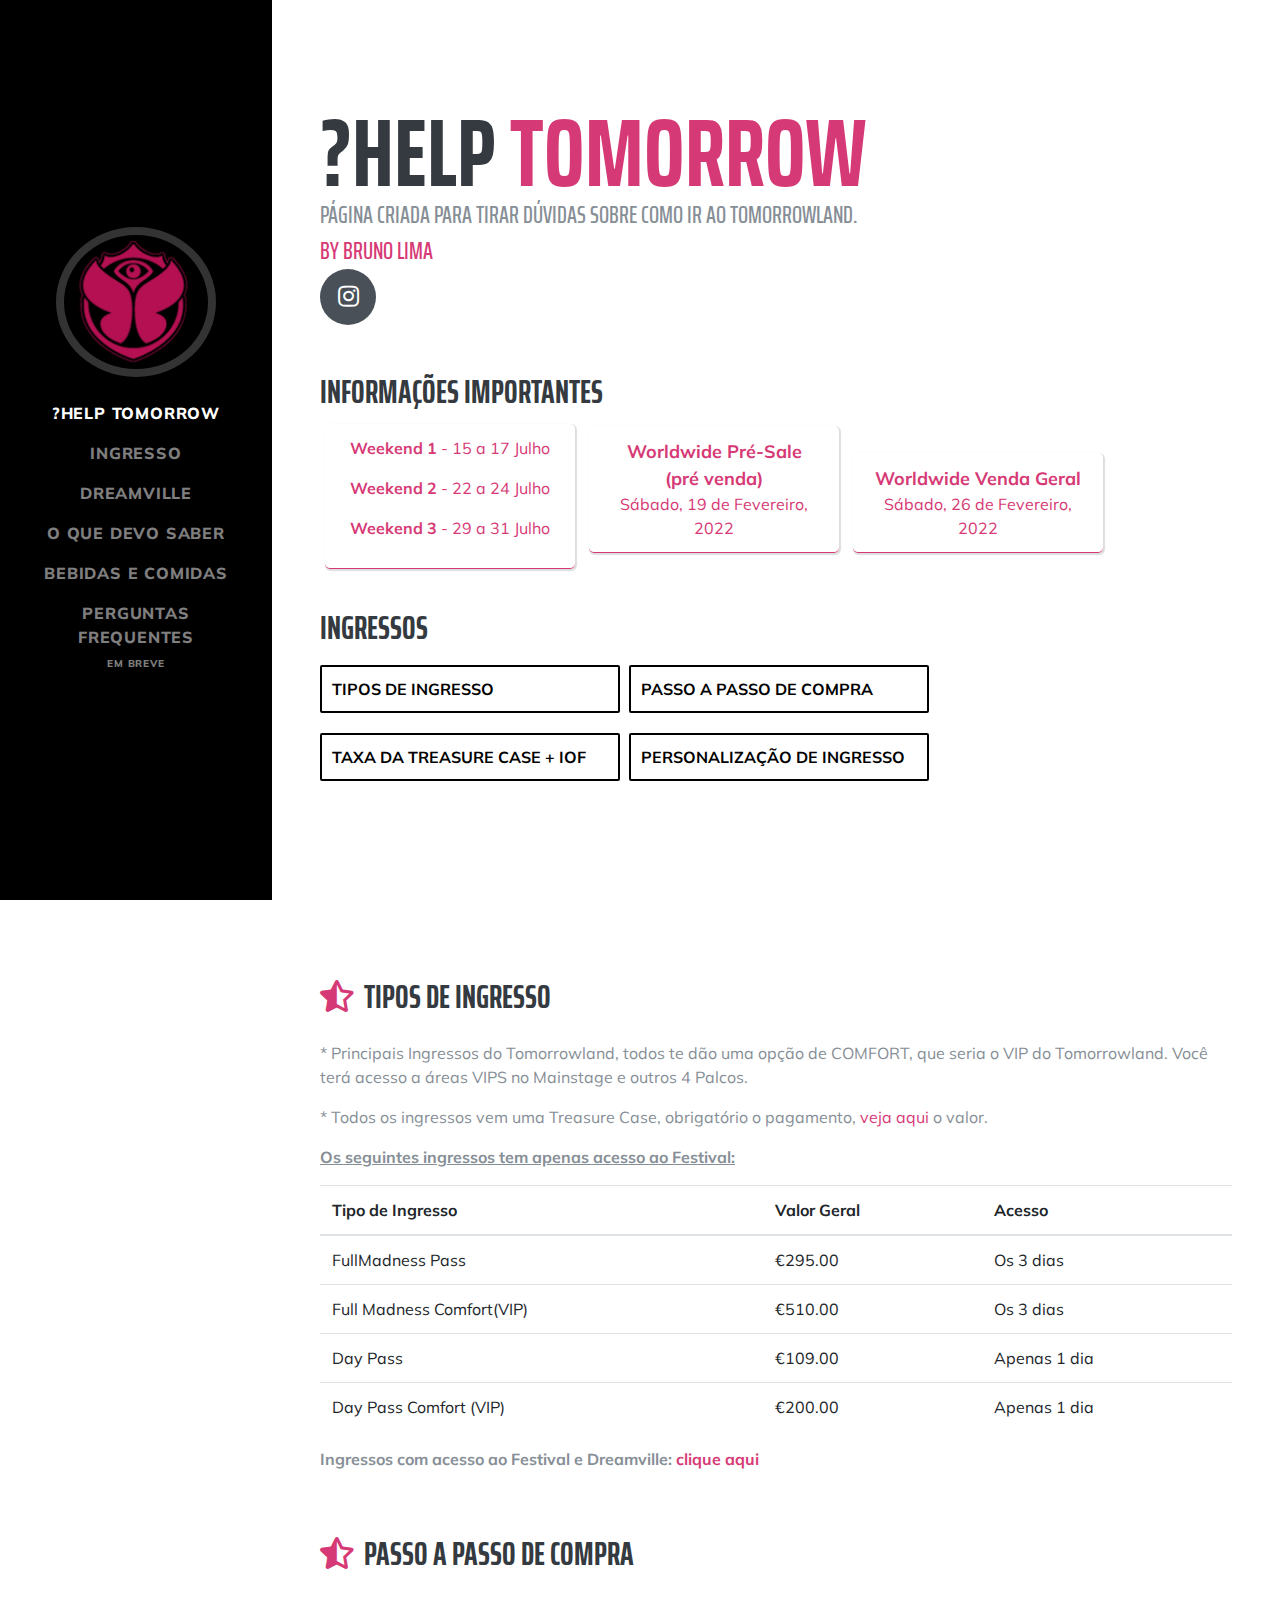
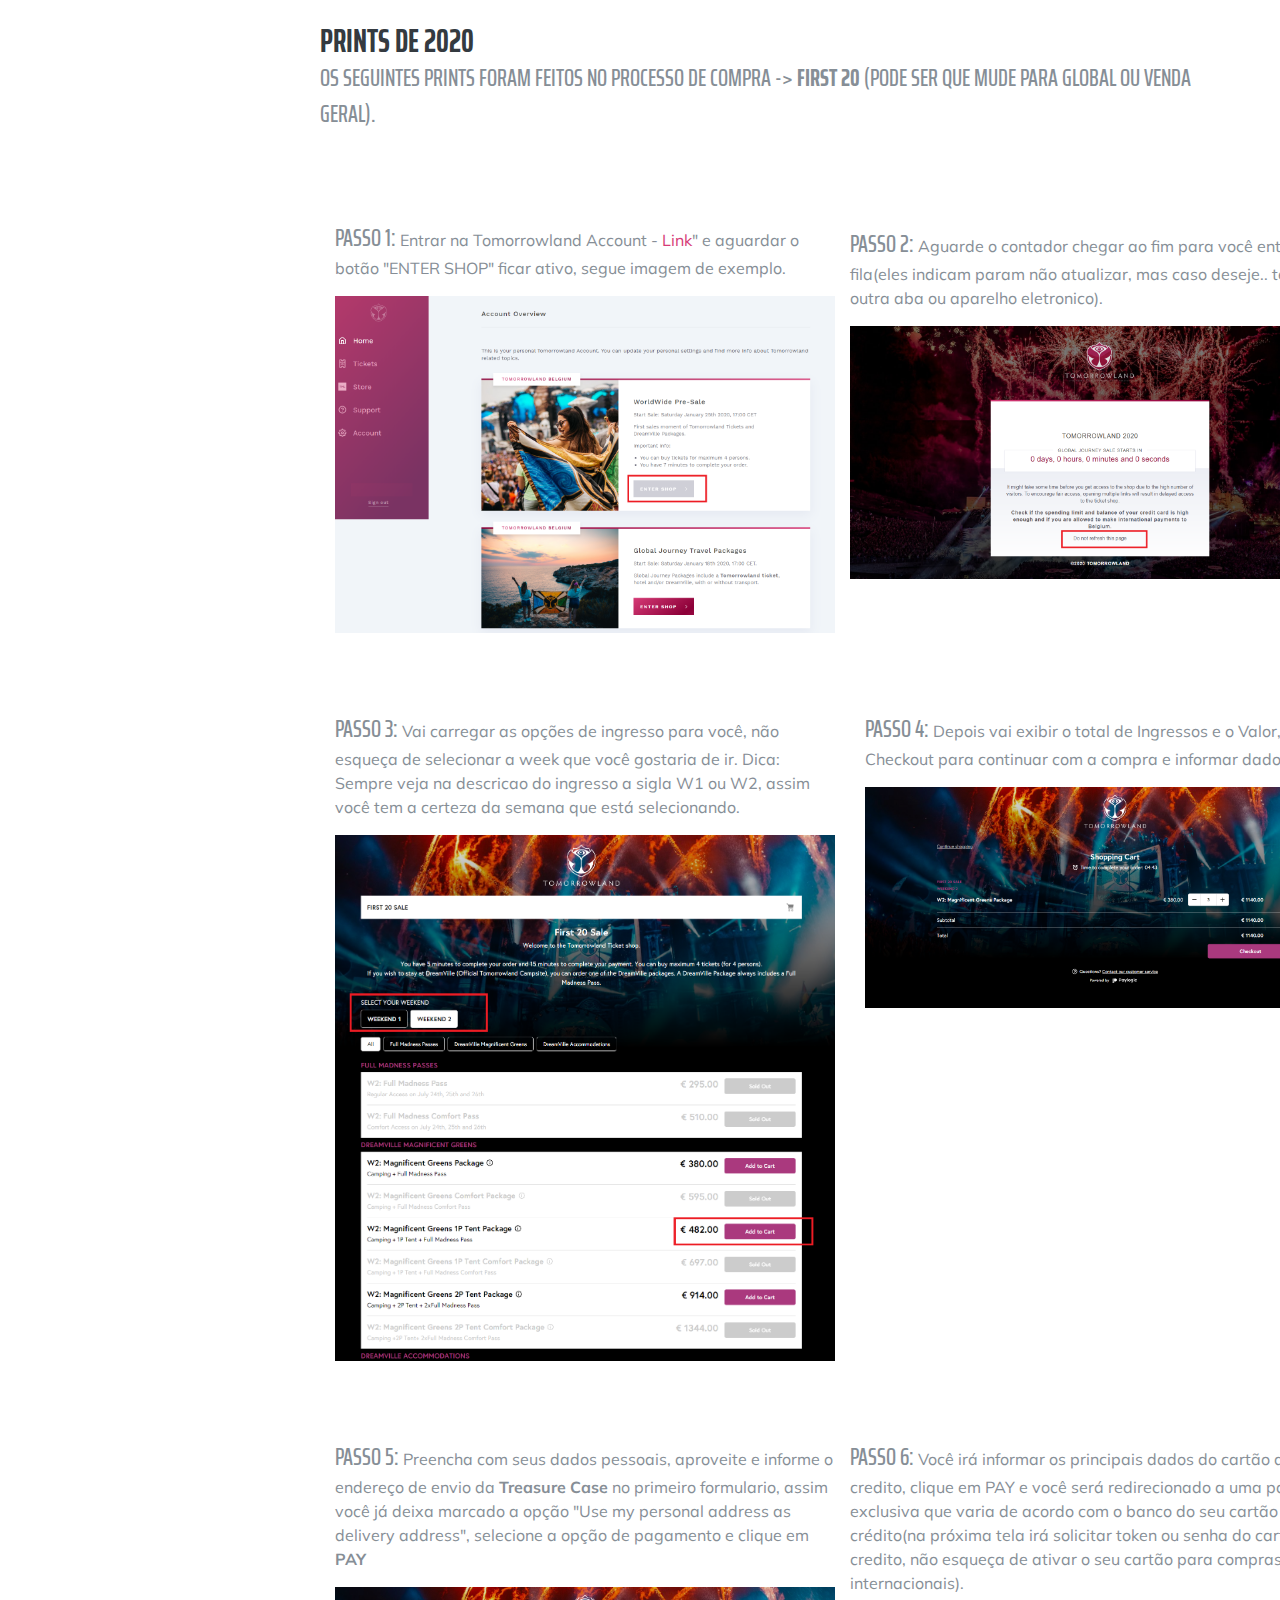
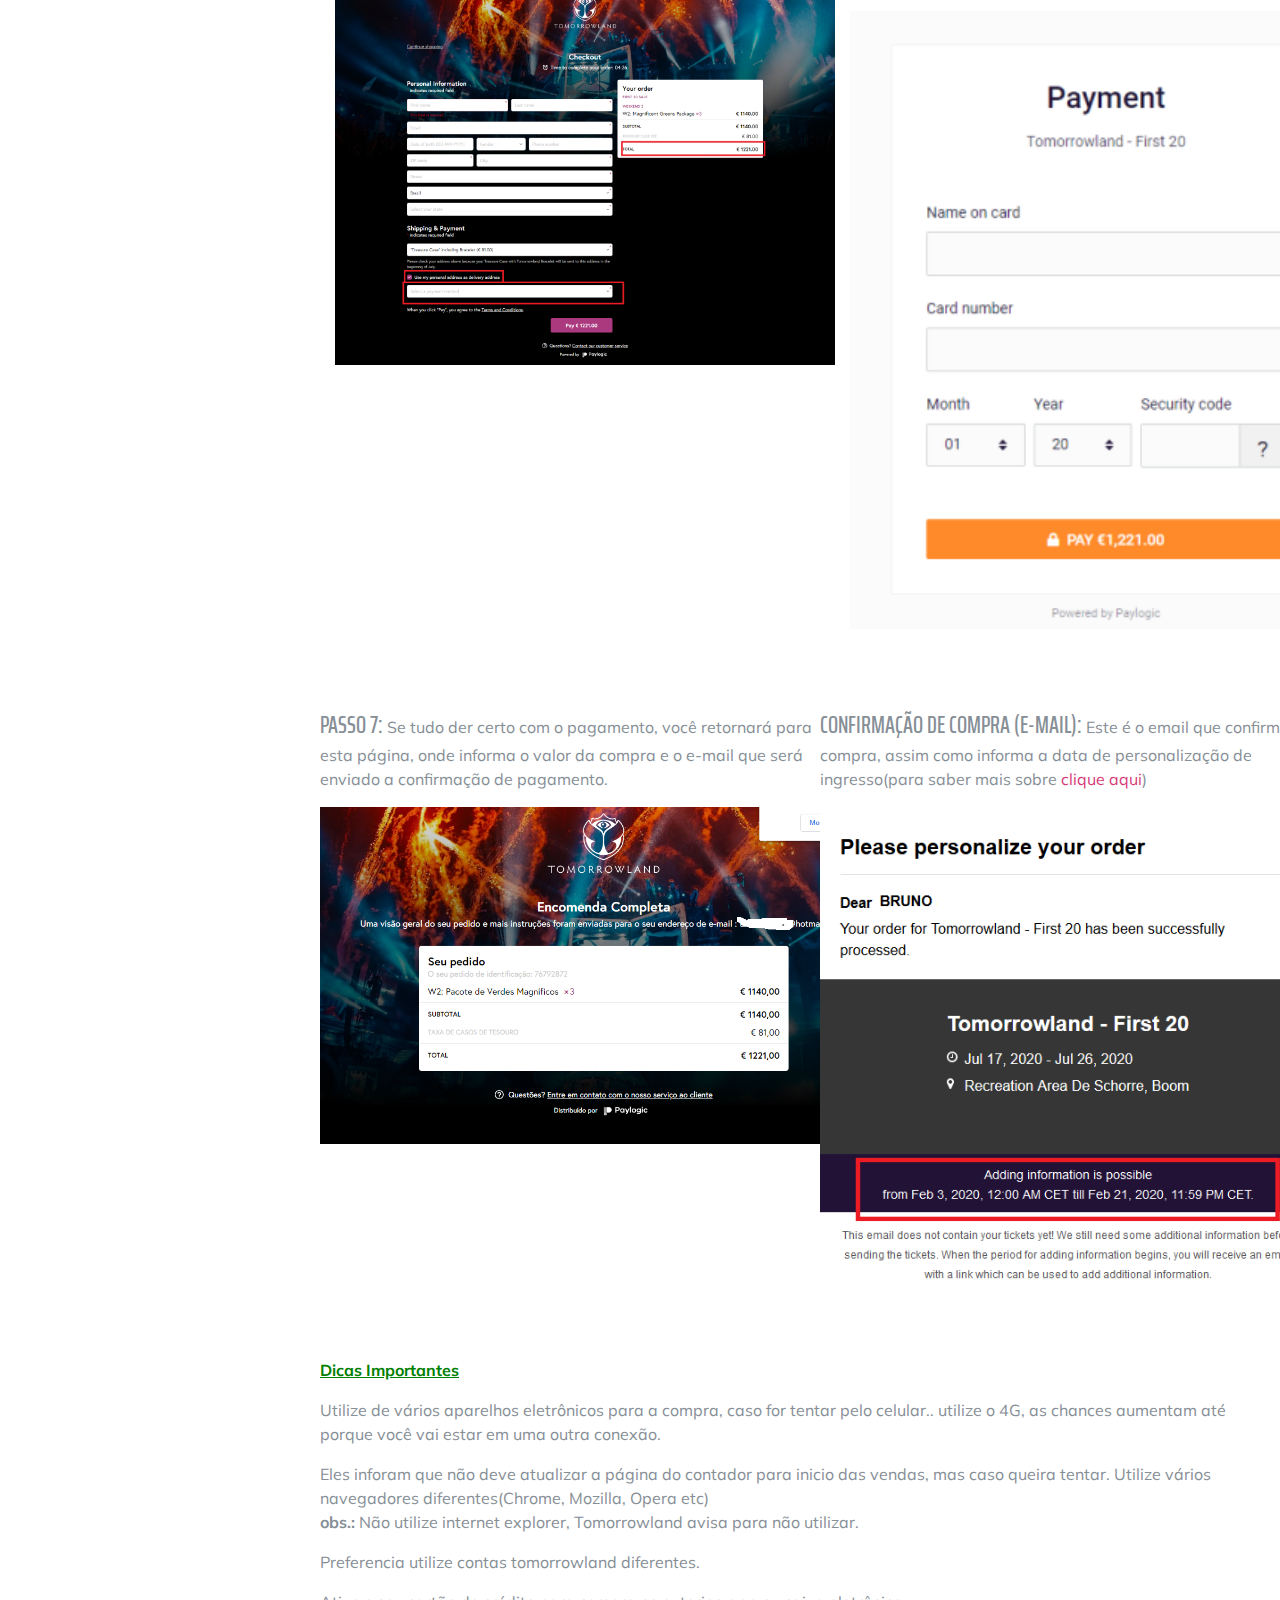
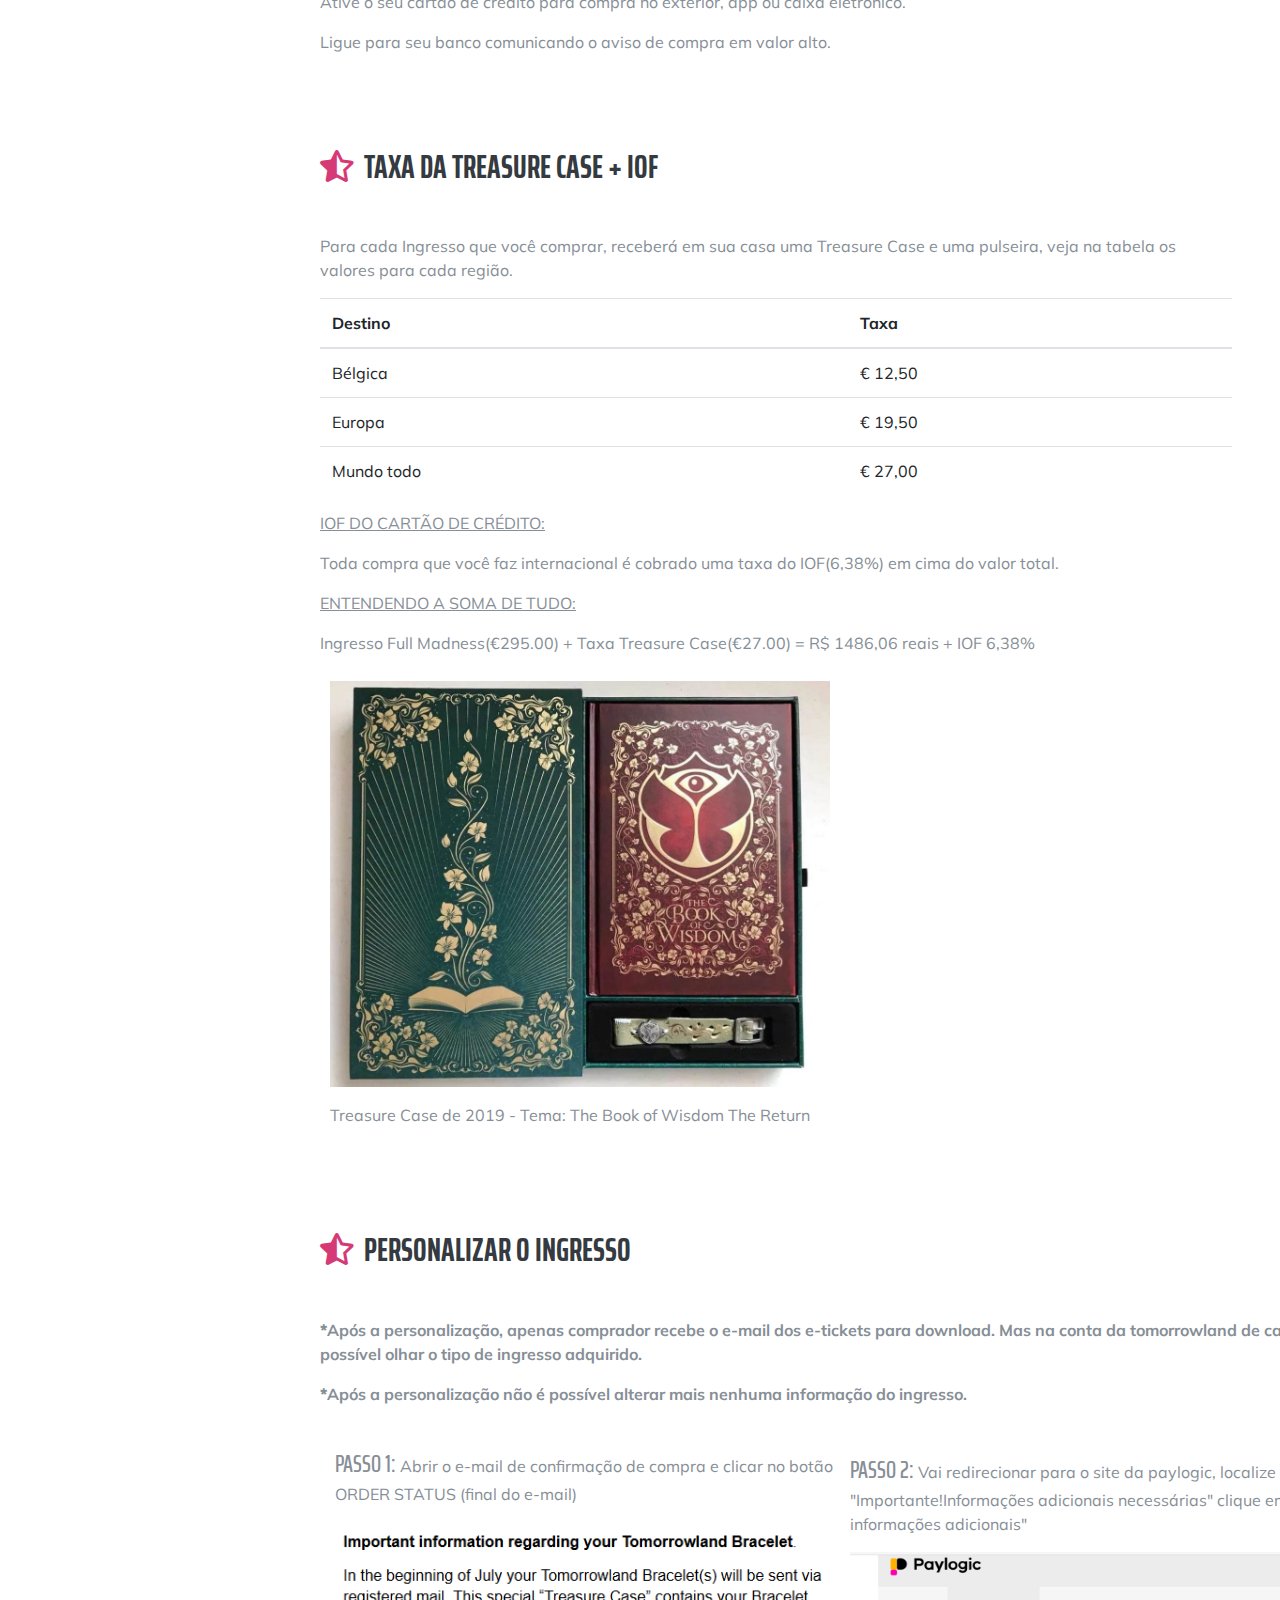
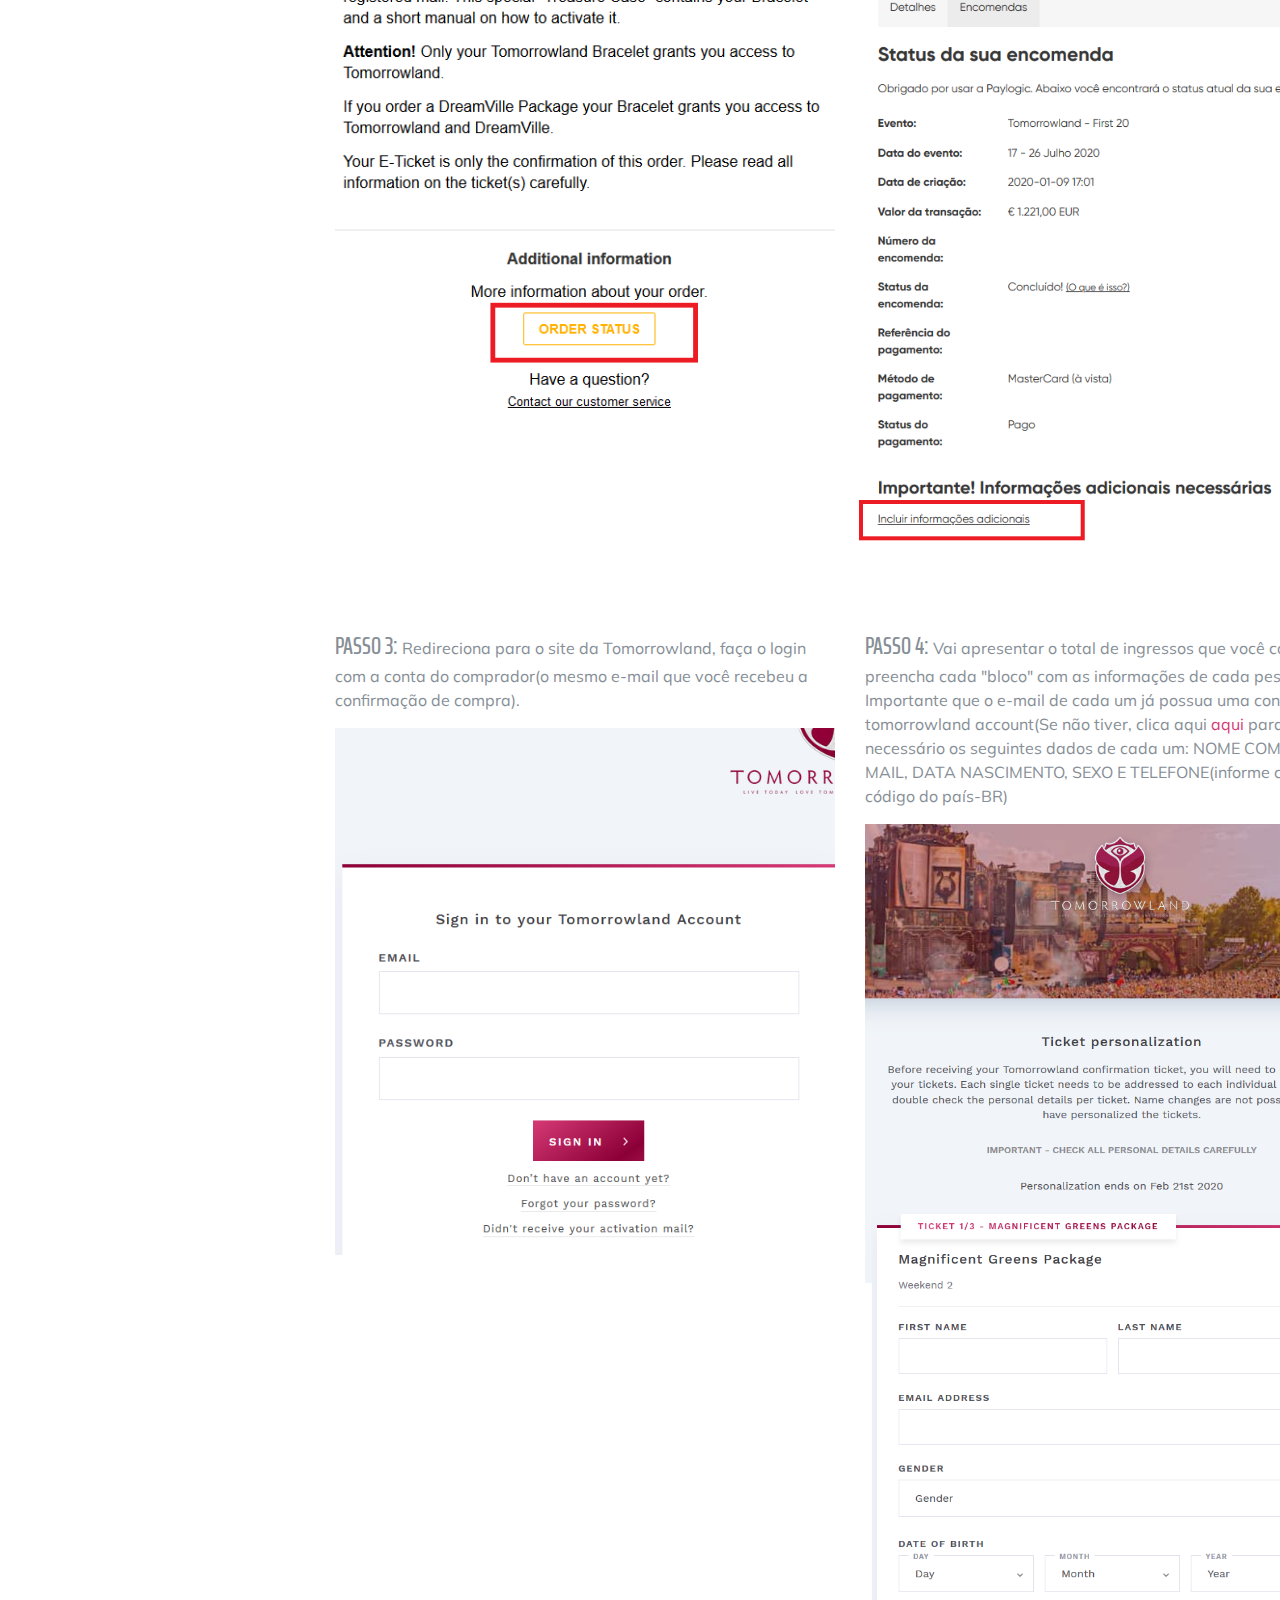
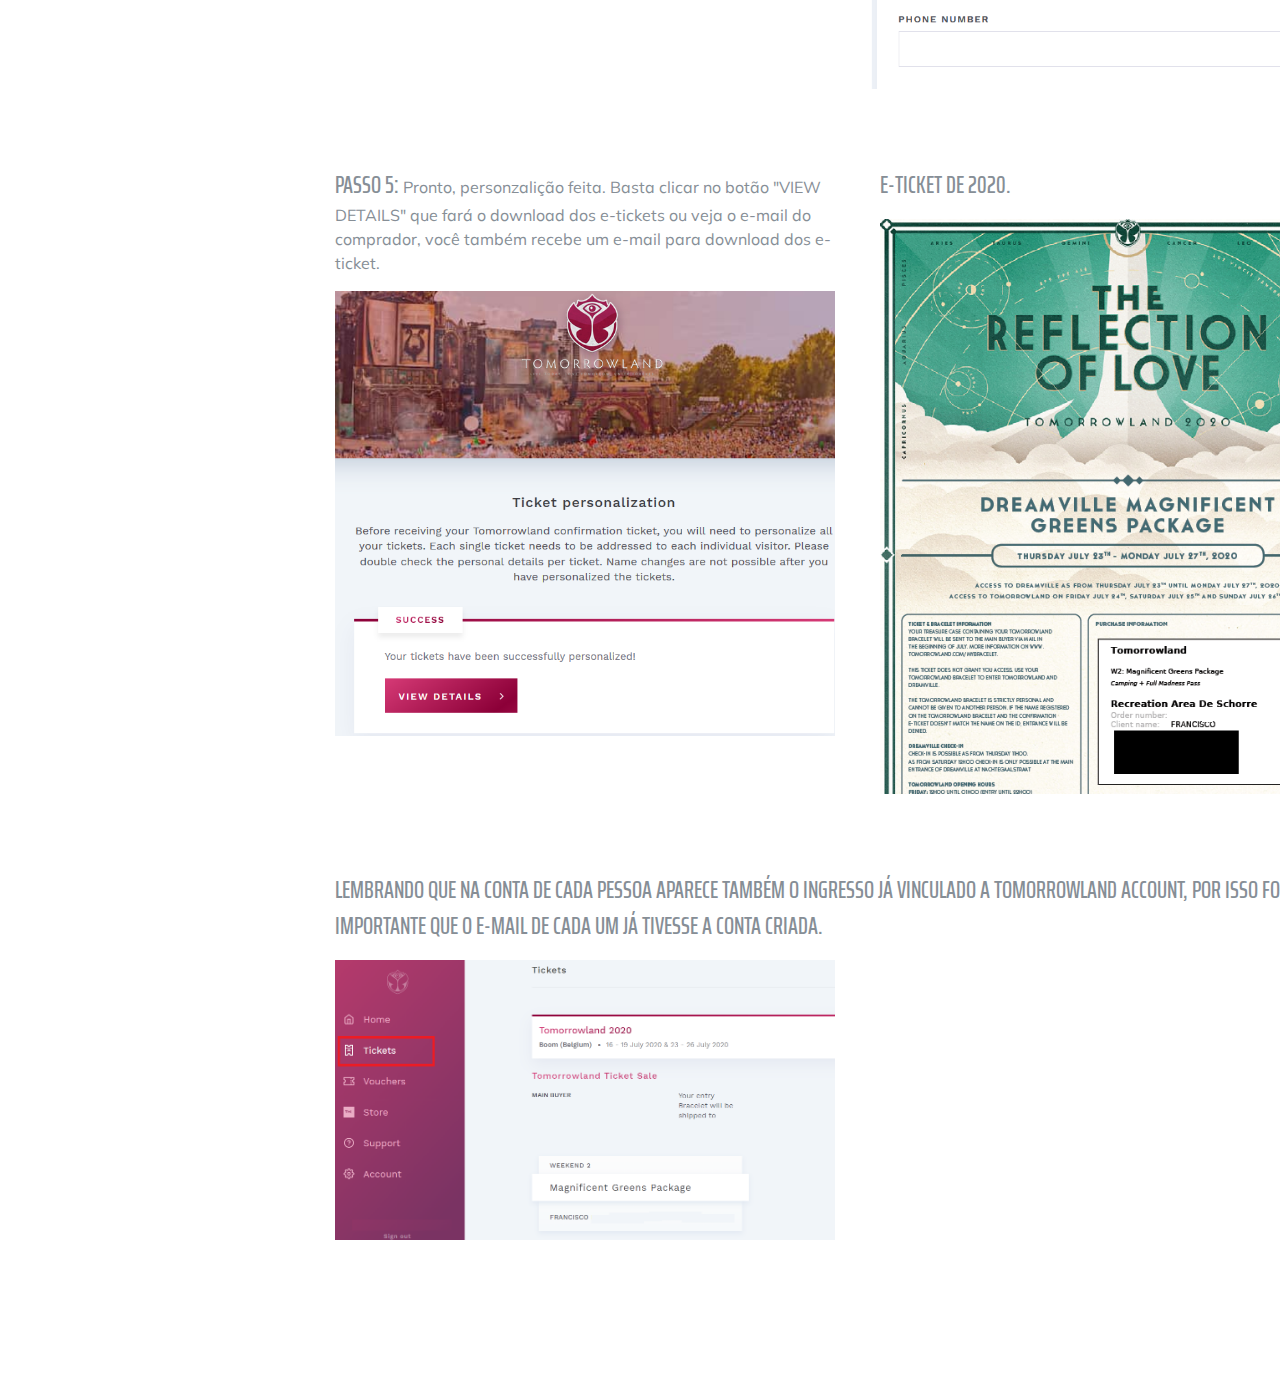
==== commit 01fa034a: "atualizando datas" ====
--- a/index.html
+++ b/index.html
@@ -87,7 +87,7 @@
         <h1 class="mb-0">?Help
           <span class="text-primary">TOMORROW</span>
         </h1>
-        <div class="subheading mb-5">Página criada para tirar dúvidas sobre como ir ao Tomorrowland. Informações de forma simples e objetiva. 
+        <div class="subheading mb-5">Página criada para tirar dúvidas sobre como ir ao Tomorrowland.
           <a href="https://www.instagram.com/brunoamill/"><br>by Bruno Lima</a>
           <div class="social-icons">
             <a href="https://www.instagram.com/brunoamill/">
@@ -96,11 +96,20 @@
           </div>
         </div>
         <div class="datas-tomorrow">
-          <h3>Data Importante</h3>
+          <h3>Informações Importantes</h3>
           <div class="data-item">
-             <p  class="data-item-p">Retornados: </p>
-             <span>Qualquer dia após a venda geral</span>
-          </div>
+             <p><strong>Weekend 1</strong> - <span class="info-data-tml">15 a 17 Julho</span></p>
+             <p><strong>Weekend 2</strong> - <span class="info-data-tml">22 a 24 Julho</span></p>
+             <p><strong>Weekend 3</strong> - <span class="info-data-tml">29 a 31 Julho</span></p>
+          </div>
+          <div class="data-item">
+            <p  class="data-item-p">Worldwide Pré-Sale<br> (pré venda)</p>
+            <span>Sábado, 19 de Fevereiro, 2022</span>
+         </div>
+         <div class="data-item">
+          <p  class="data-item-p">Worldwide Venda Geral</p>
+          <span>Sábado, 26 de Fevereiro, 2022</span>
+       </div>
         </div>
         <!-- MENU DE INGRESSO -->
         <div class="btn-display-tomorrow" style="margin-top: 40px;">
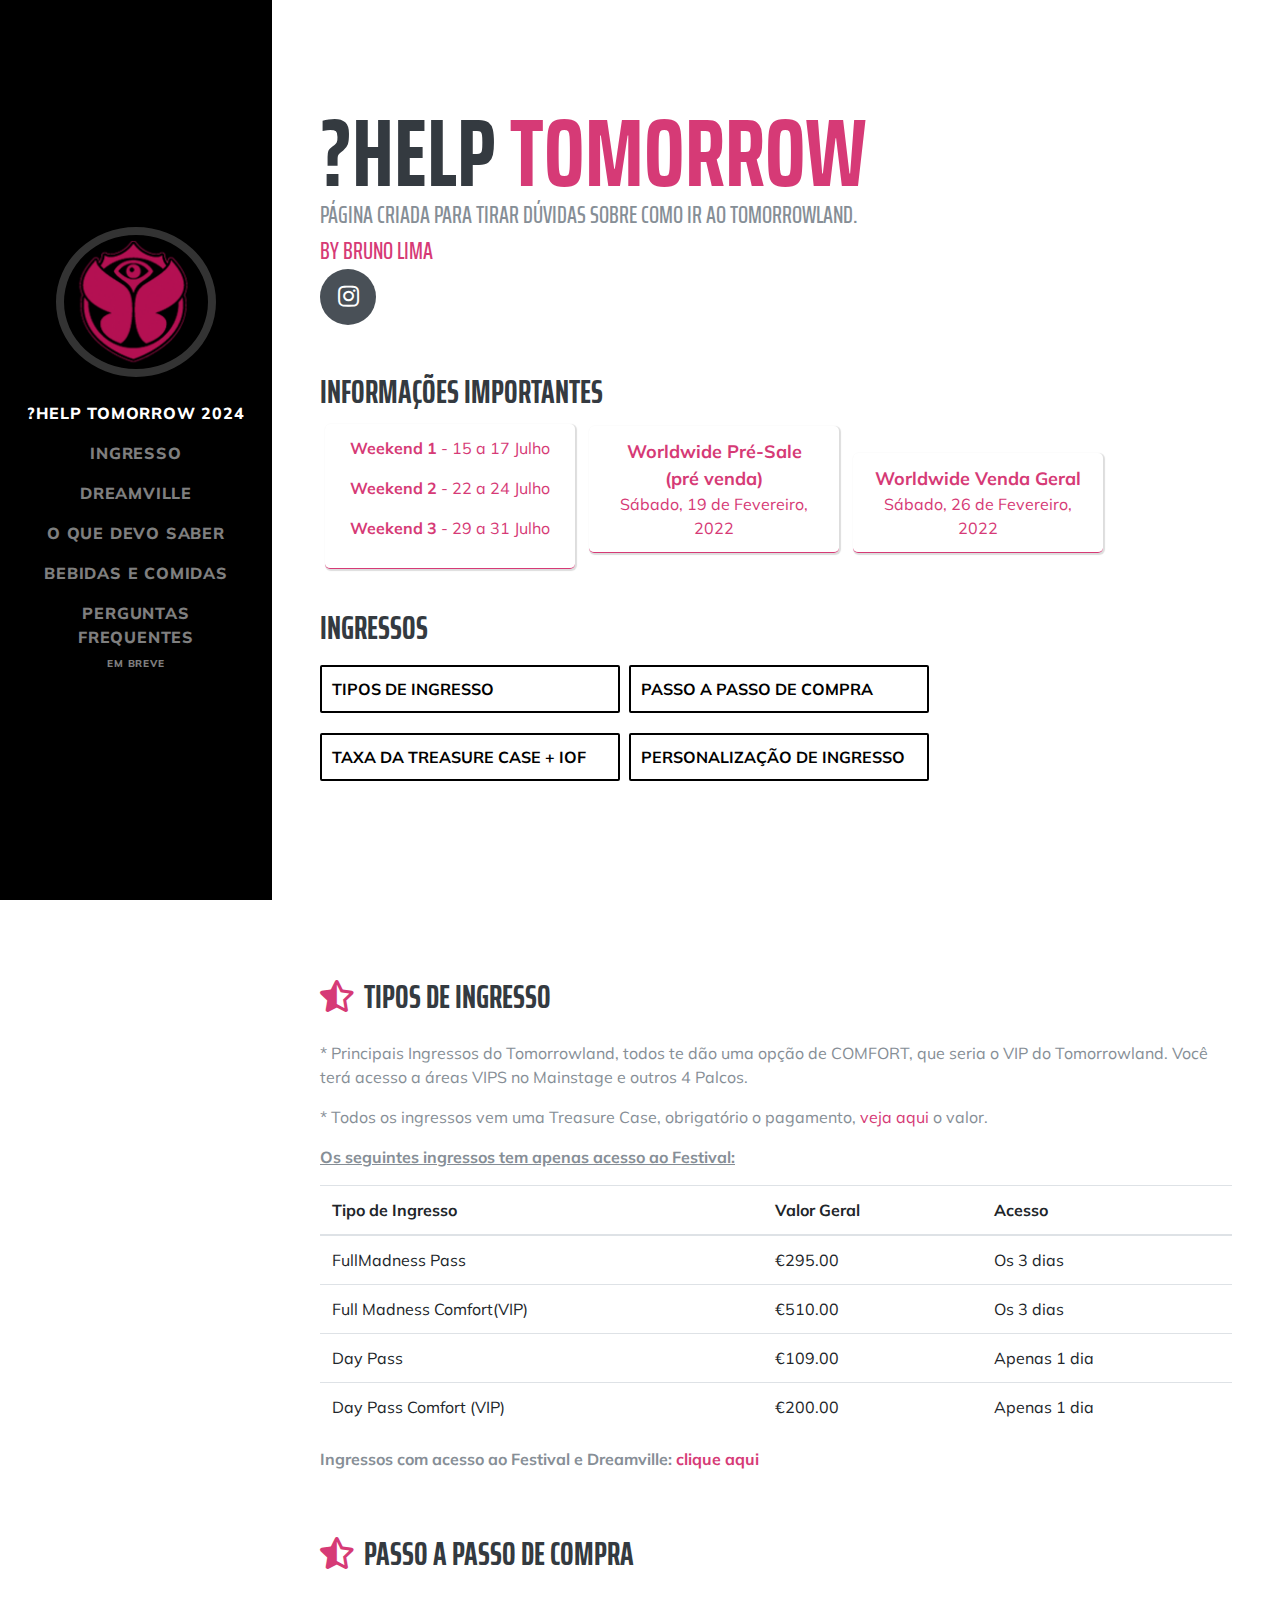
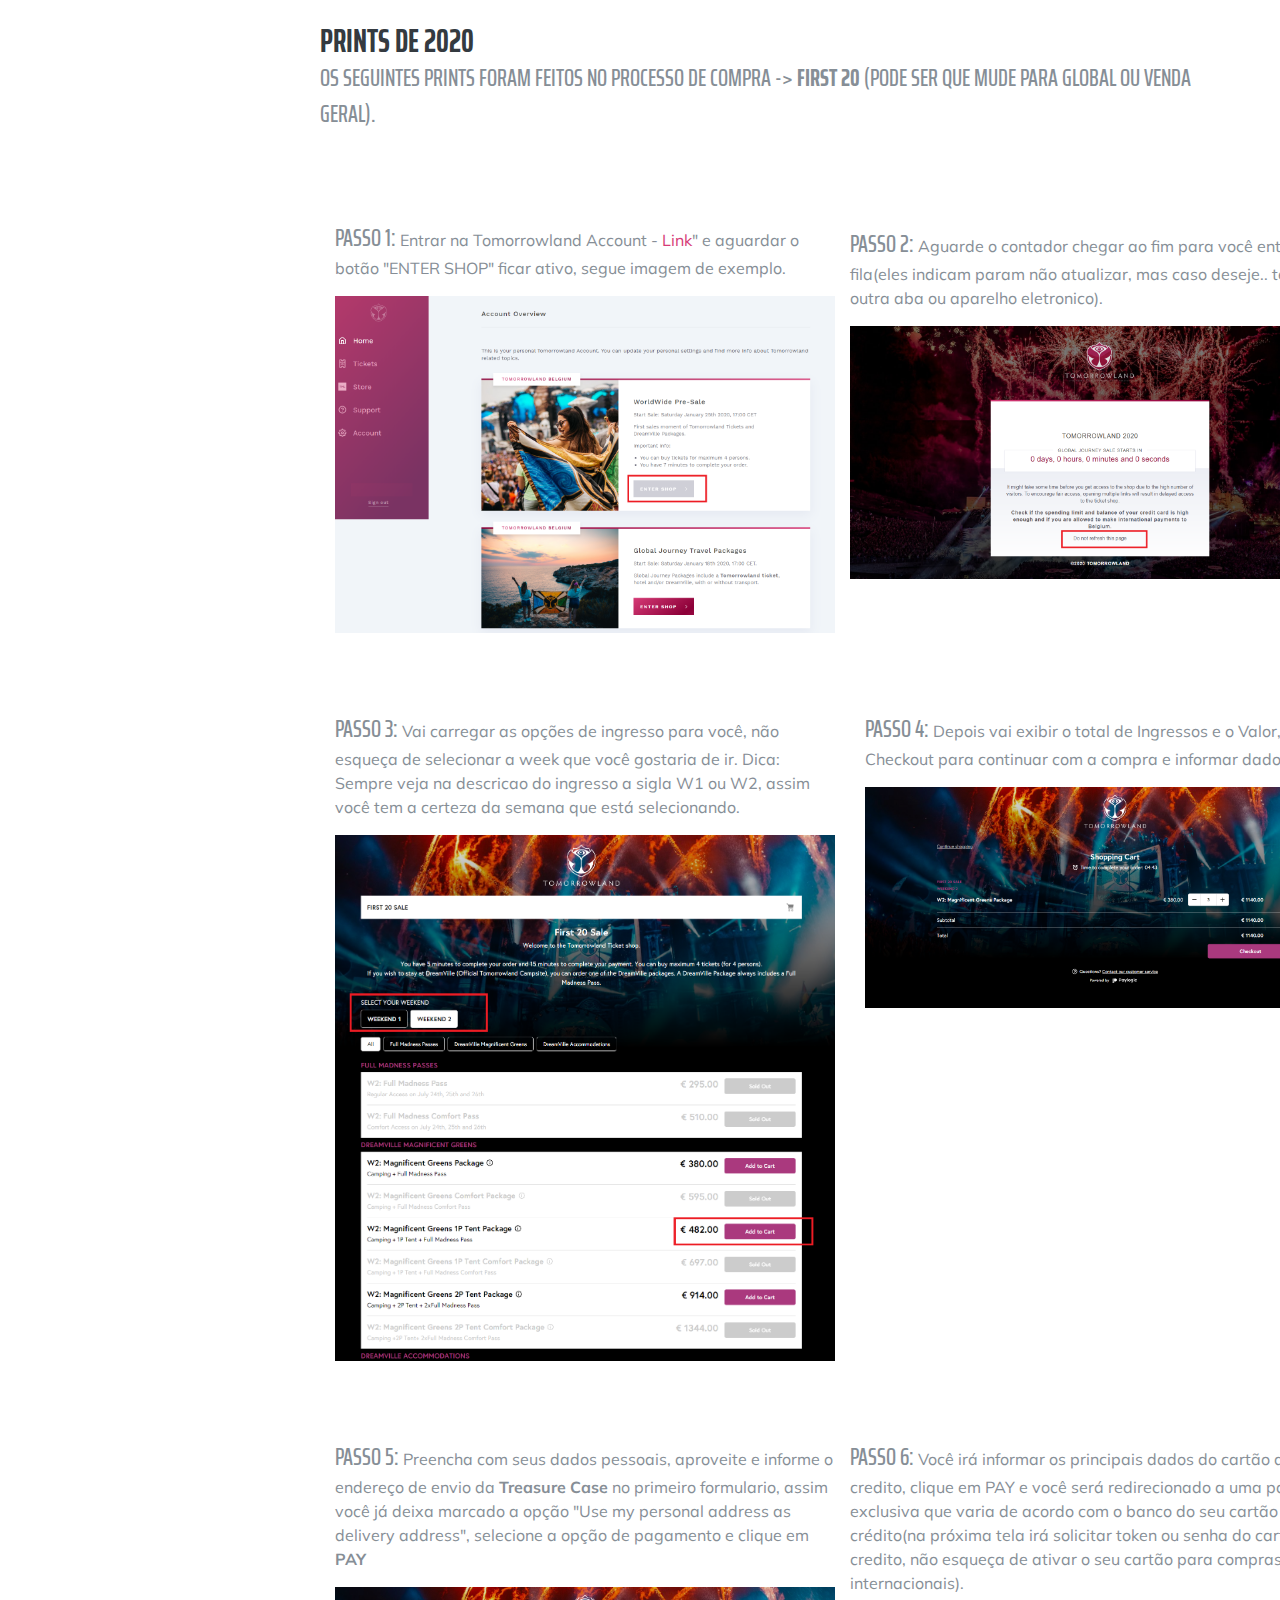
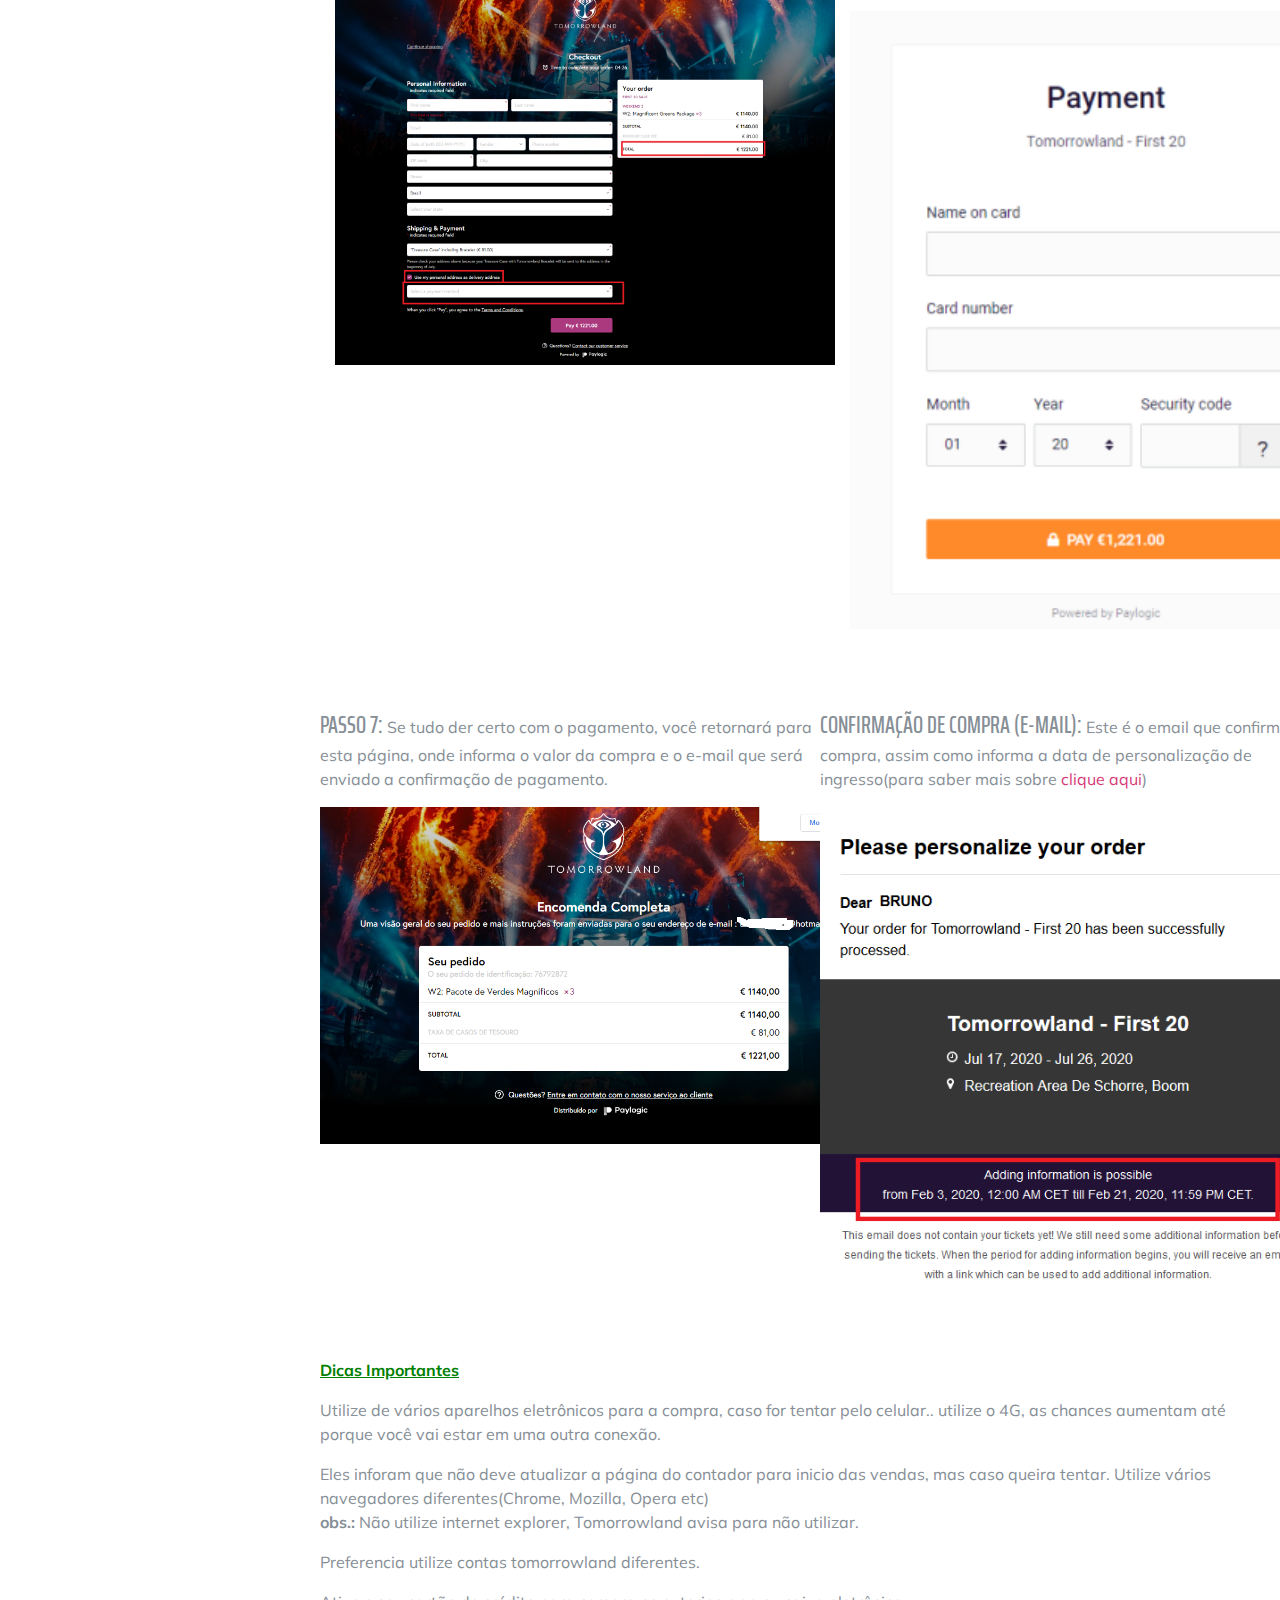
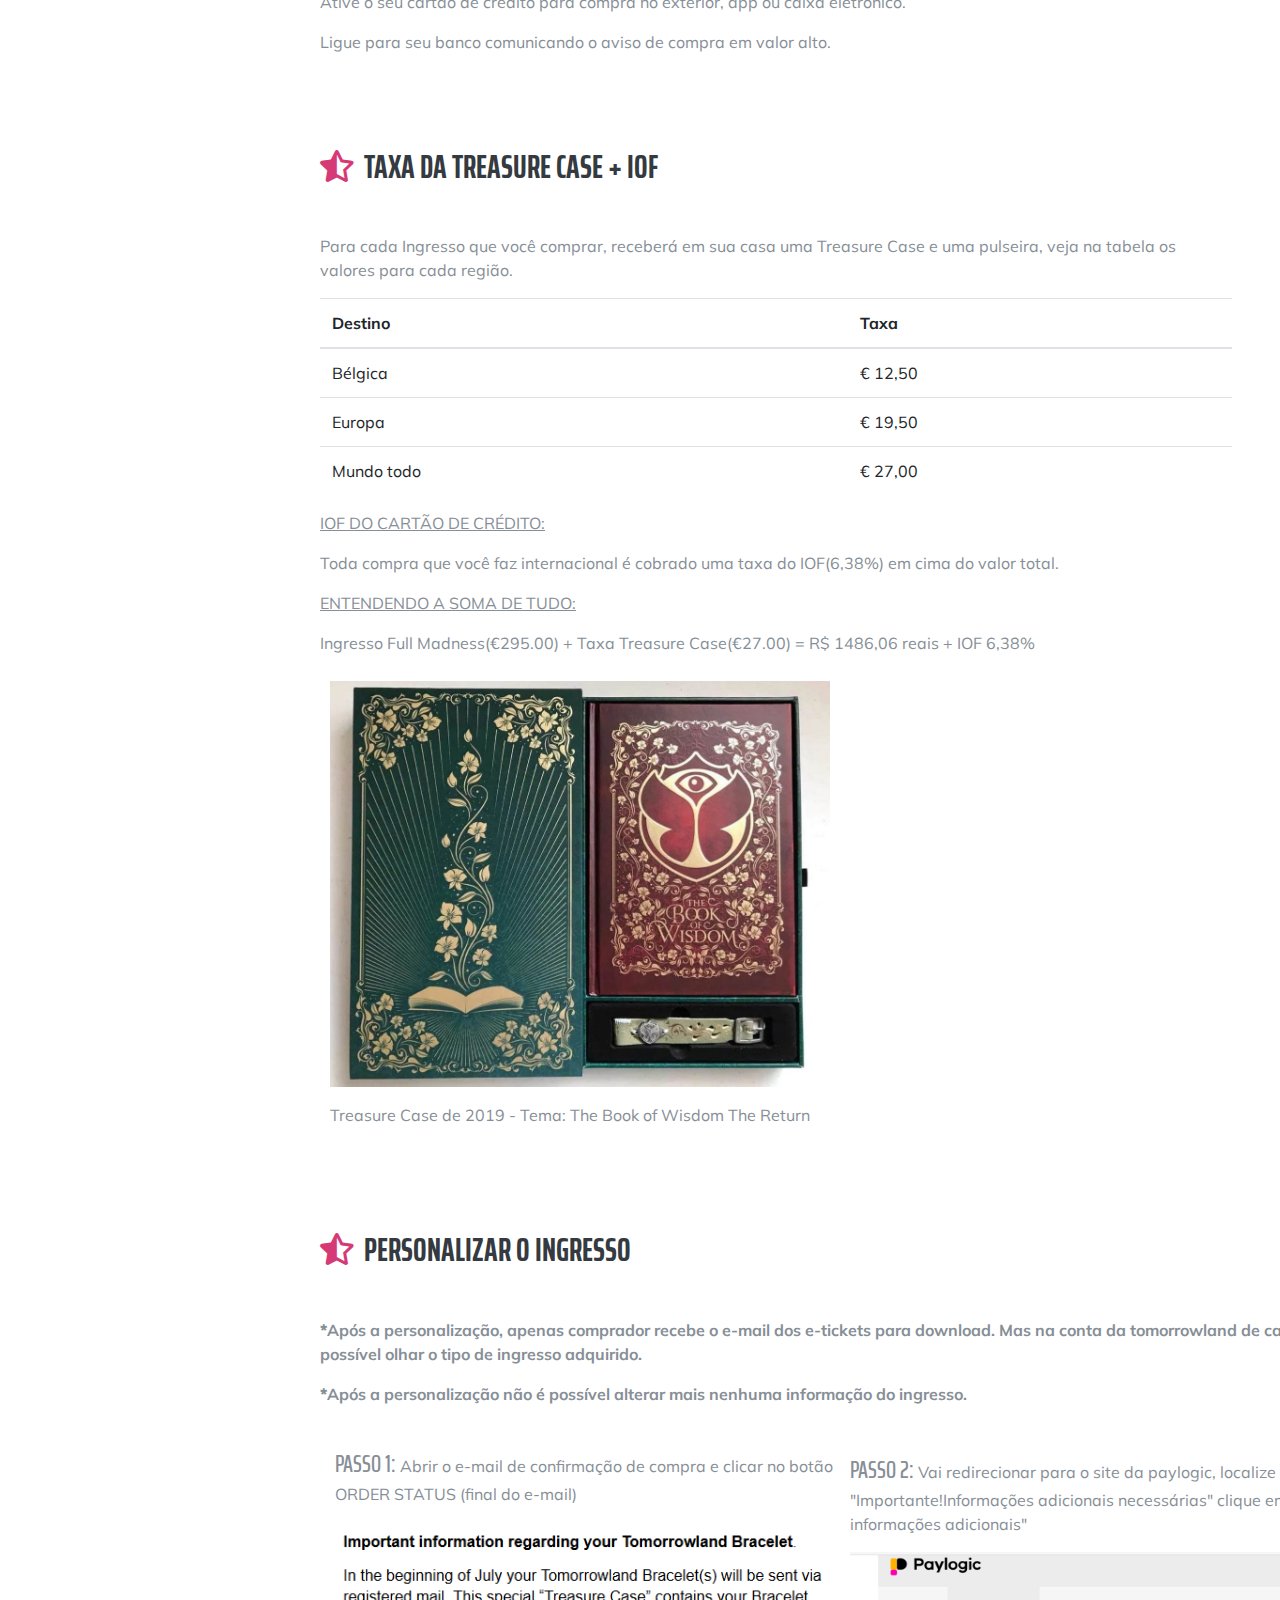
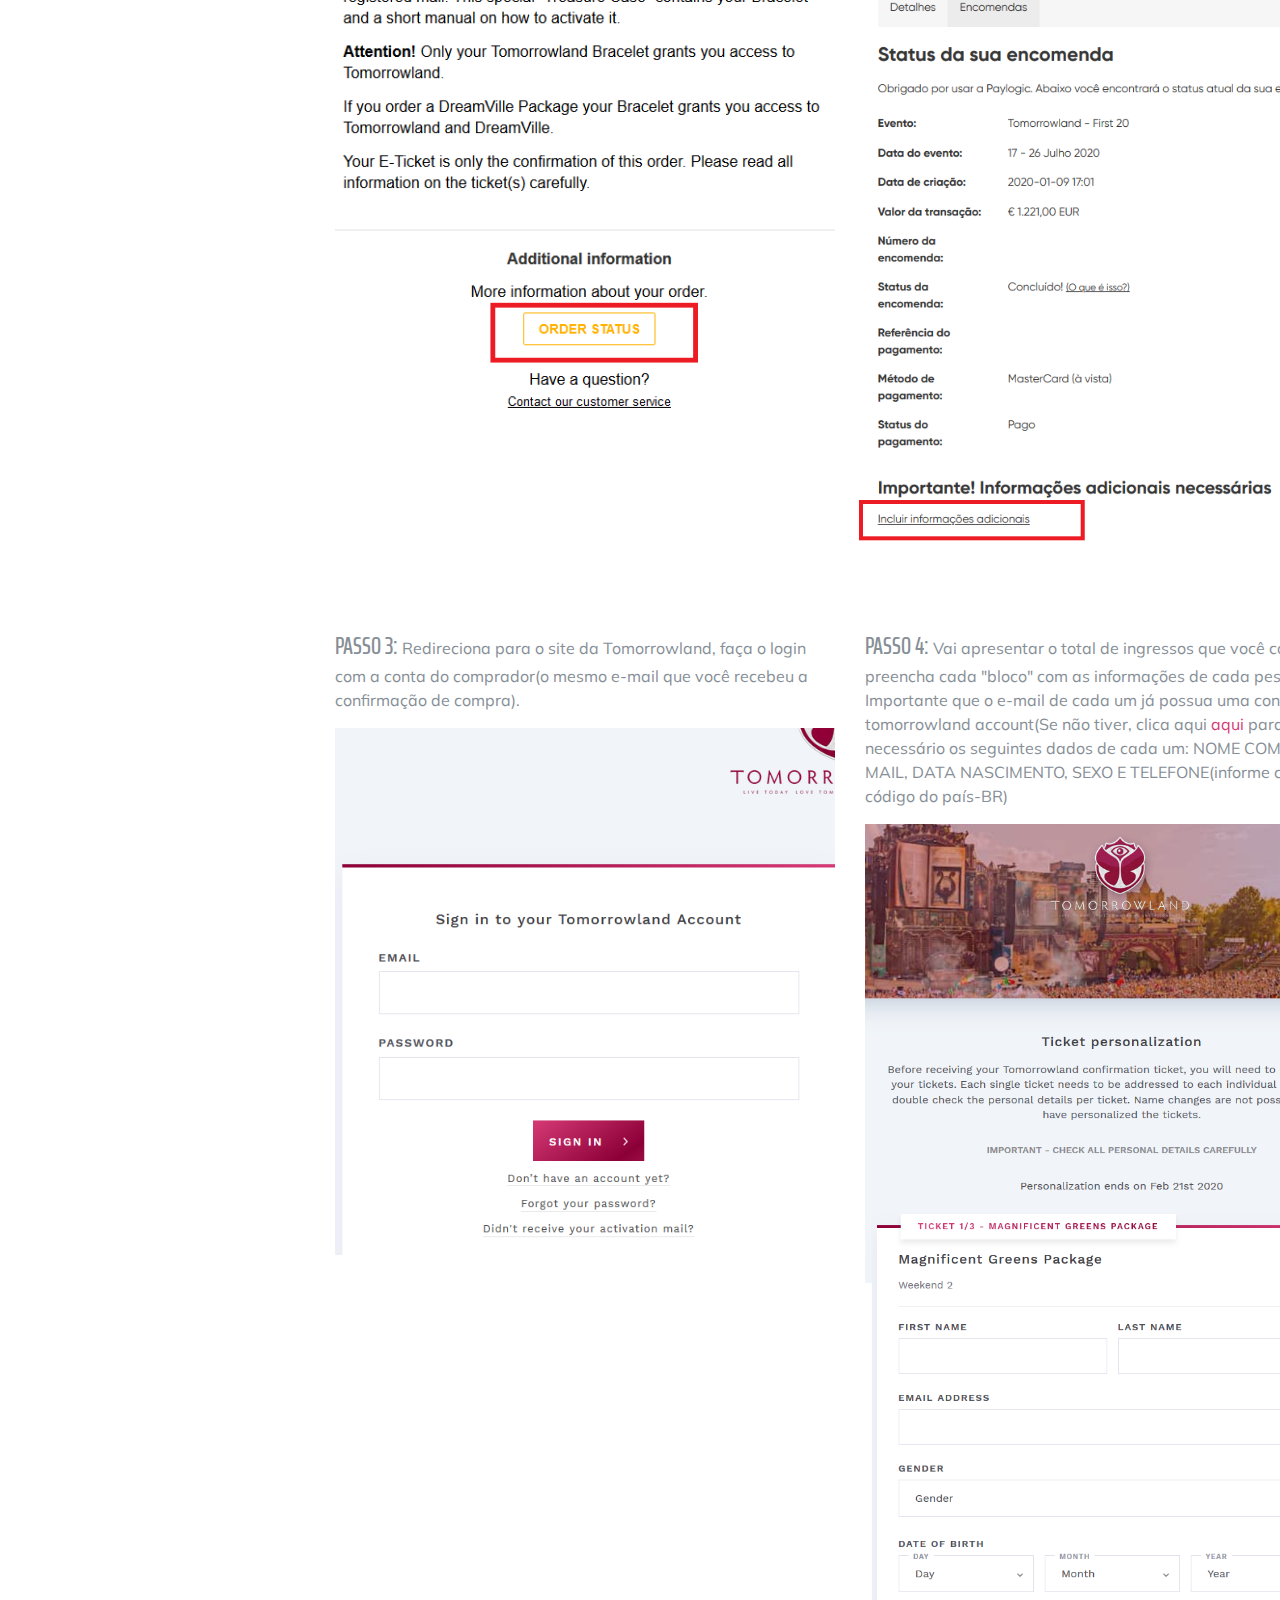
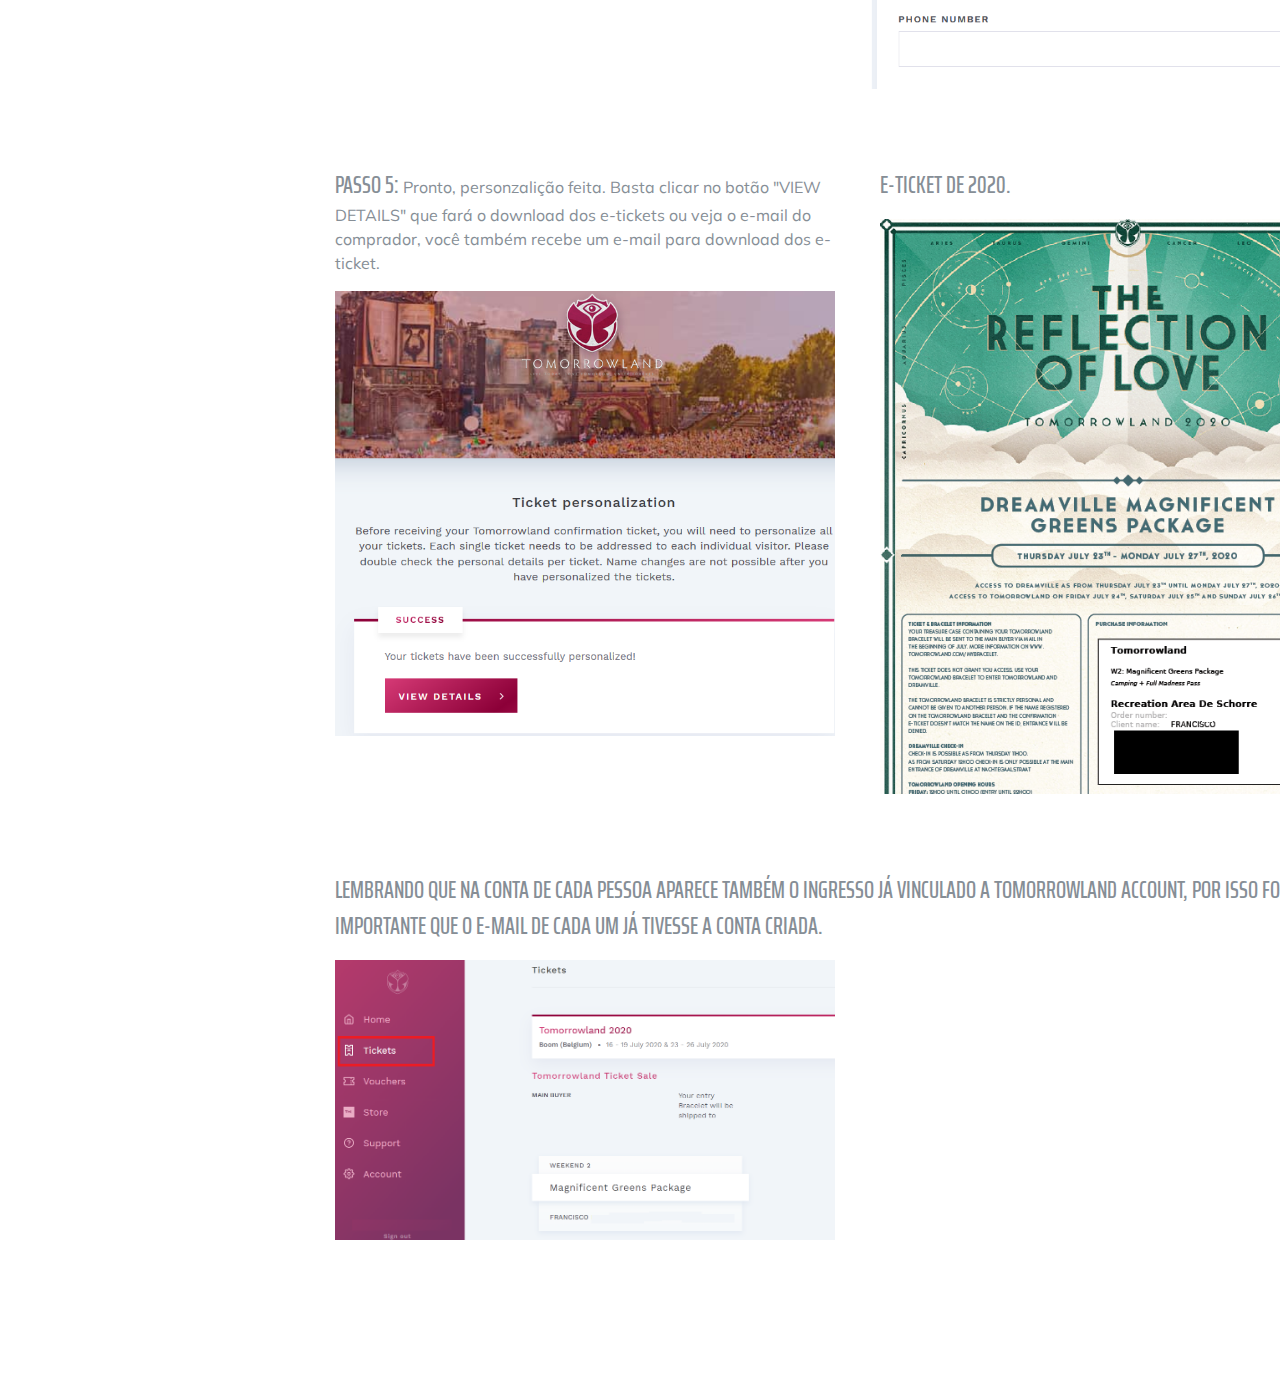
==== commit 795abd71: "feat: atualizando o titulo do site" ====
--- a/index.html
+++ b/index.html
@@ -60,7 +60,7 @@
     <div class="collapse navbar-collapse" id="navbarSupportedContent">
       <ul class="navbar-nav">
         <li class="nav-item">
-          <a class="nav-link js-scroll-trigger" href="#about"> ?HELP TOMORROW </a>
+          <a class="nav-link js-scroll-trigger" href="#about"> ?HELP TOMORROW 2024 </a>
         </li>
         <li class="nav-item">
           <a class="nav-link js-scroll-trigger" href="index.html">INGRESSO</a>
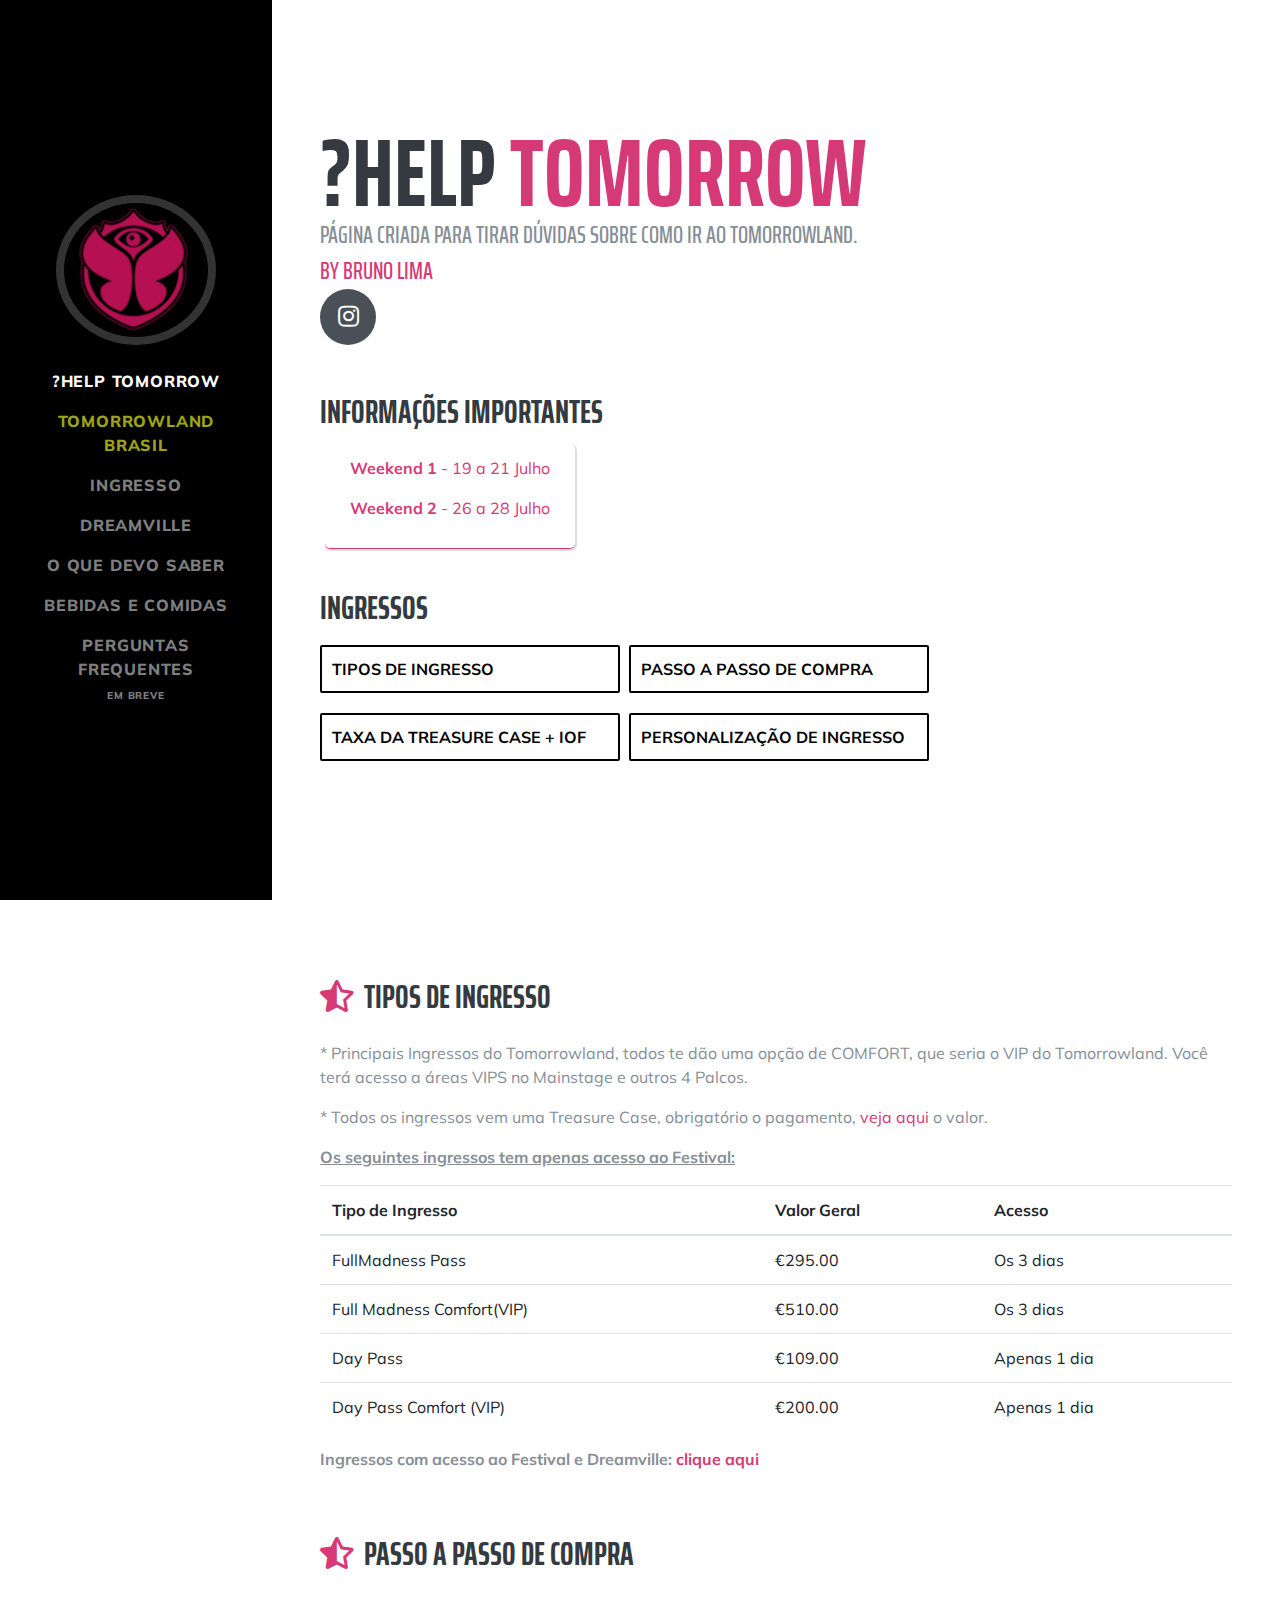
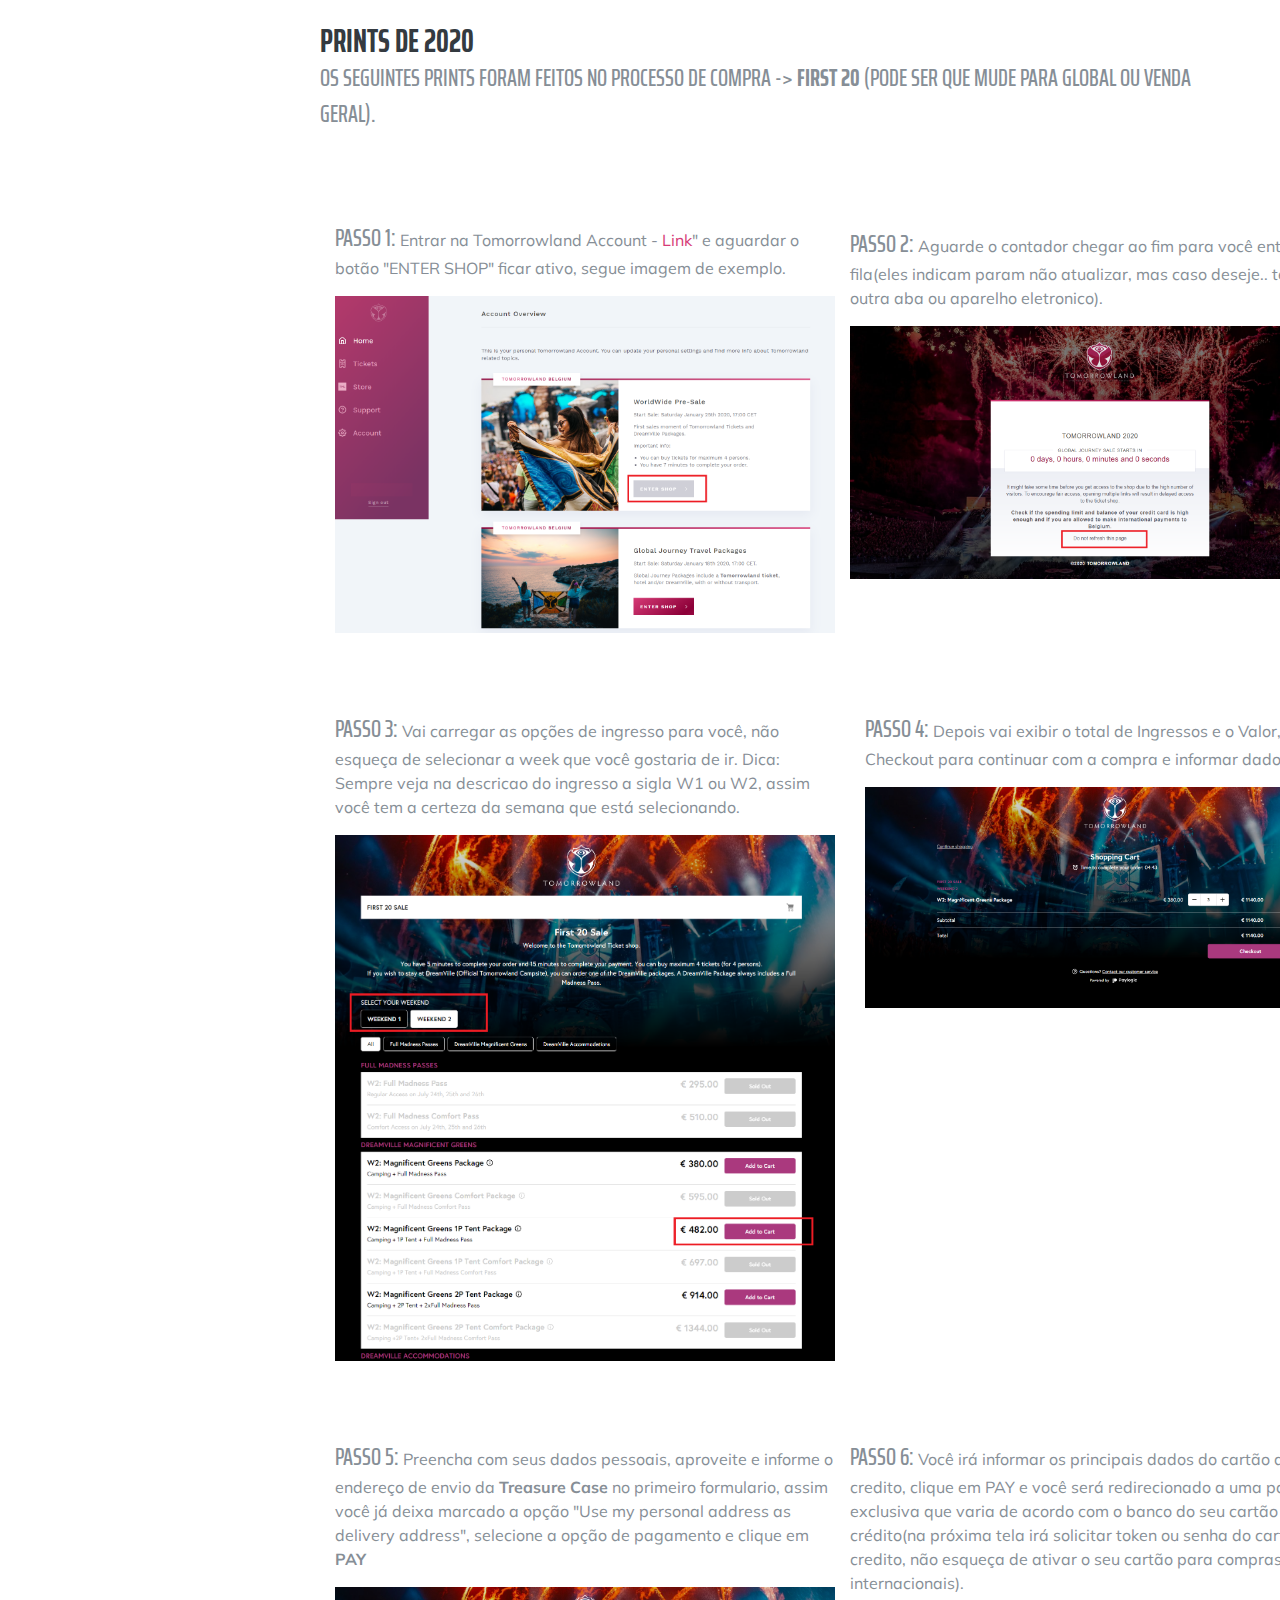
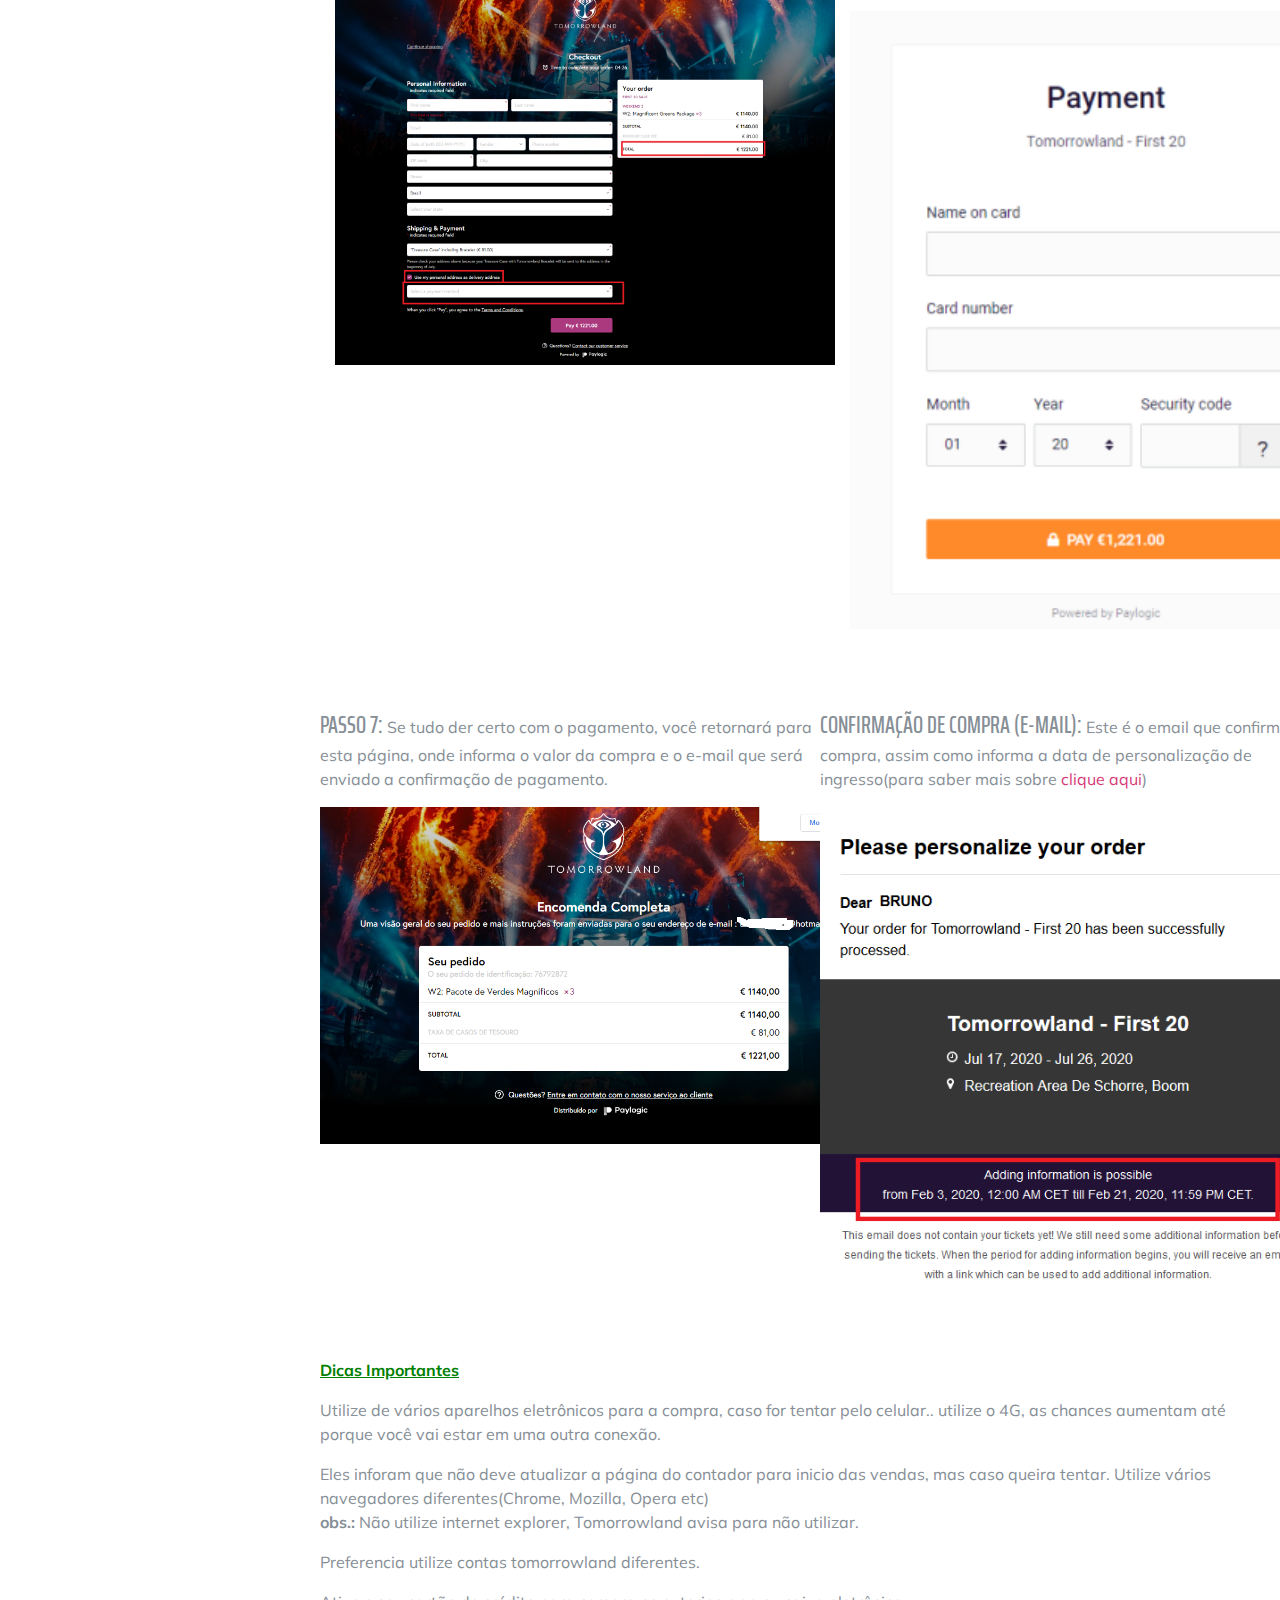
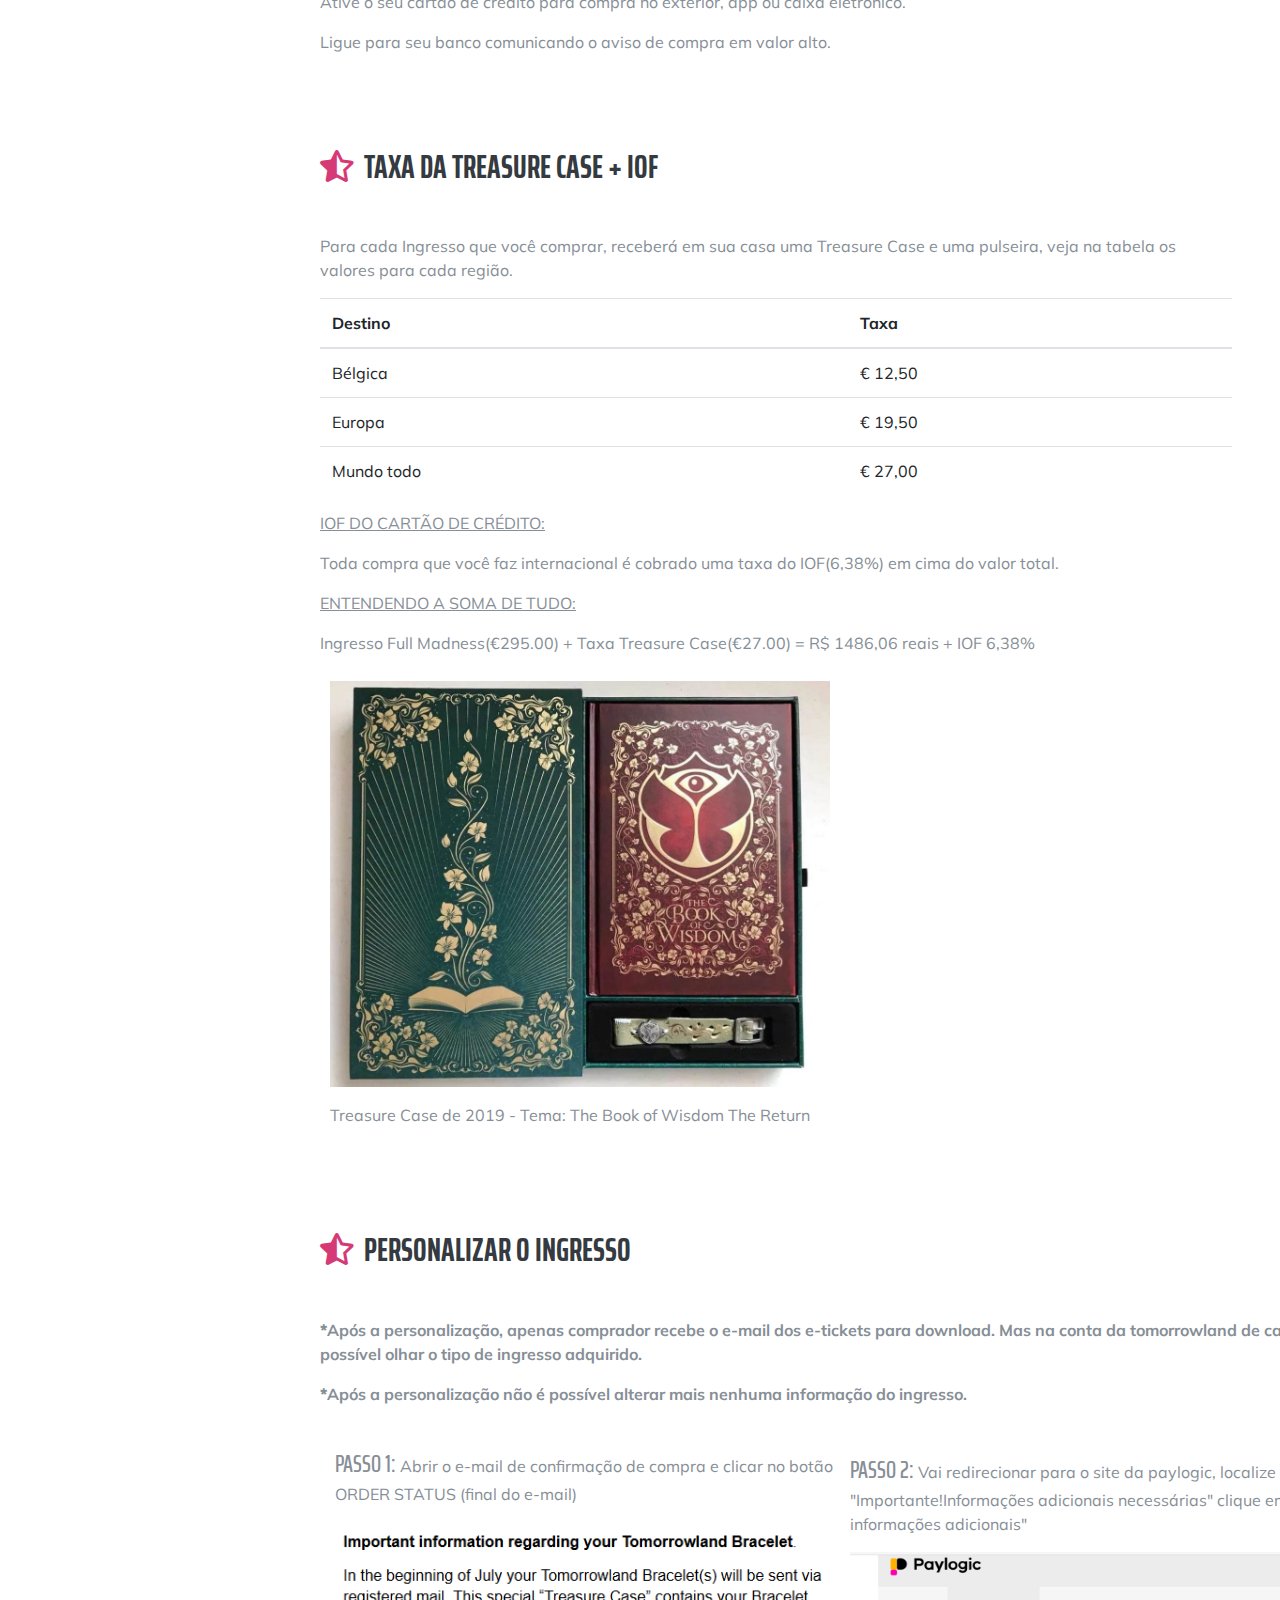
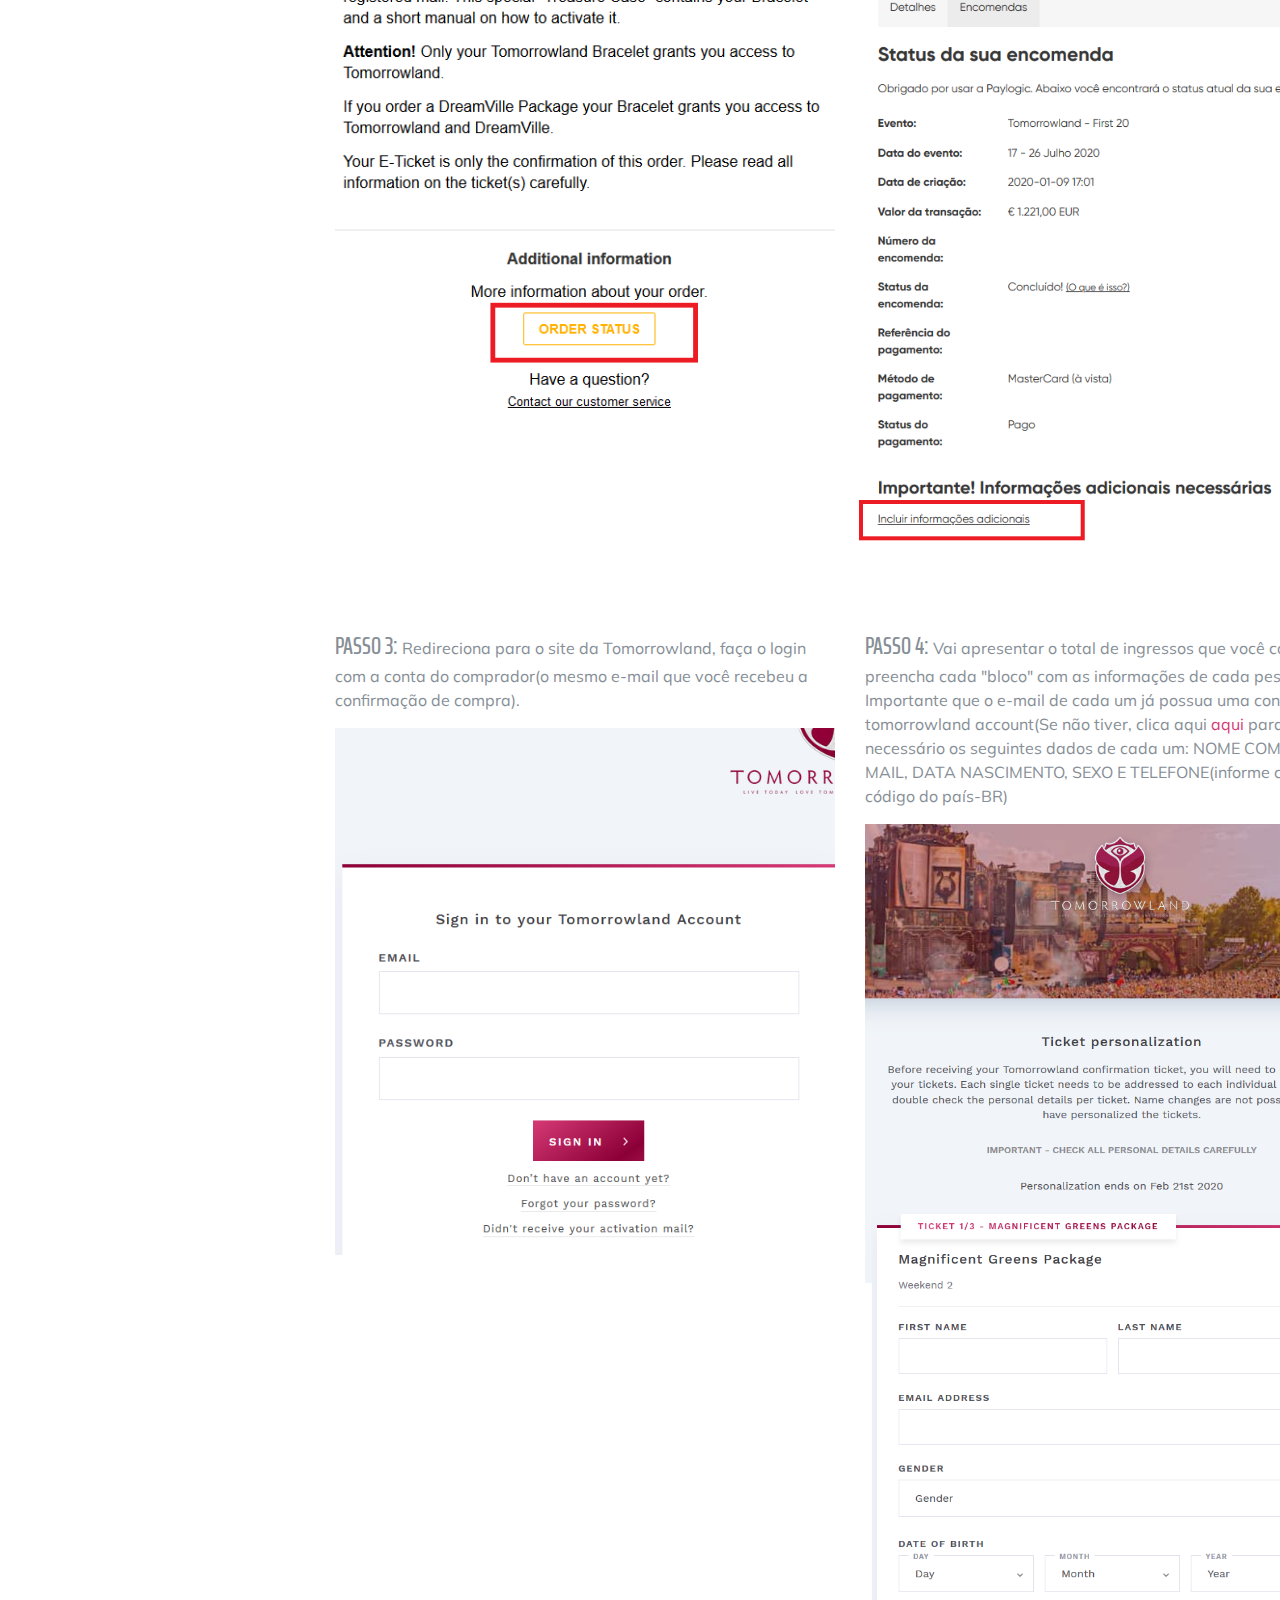
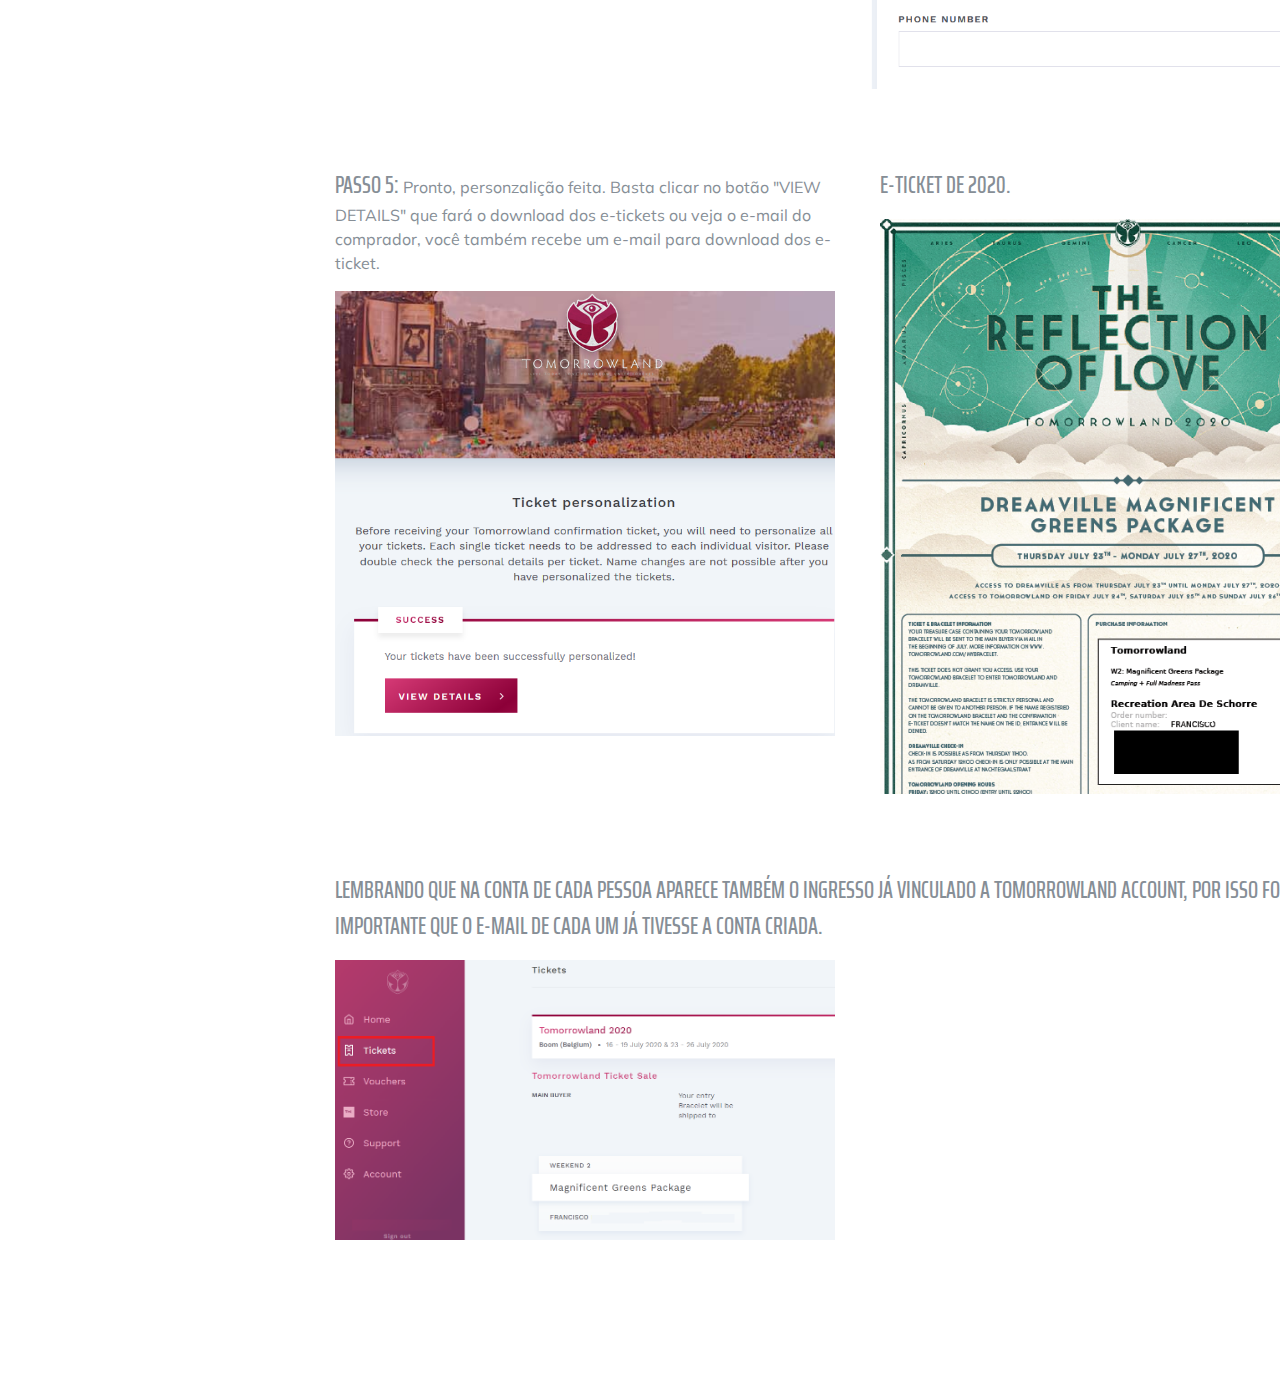
==== commit a0b8891d: "feat: alteracoes para o pdf de personalizacao da TMLBRASIL" ====
--- a/index.html
+++ b/index.html
@@ -60,7 +60,10 @@
     <div class="collapse navbar-collapse" id="navbarSupportedContent">
       <ul class="navbar-nav">
         <li class="nav-item">
-          <a class="nav-link js-scroll-trigger" href="#about"> ?HELP TOMORROW 2024 </a>
+          <a class="nav-link js-scroll-trigger" href="#about"> ?HELP TOMORROW</a>
+        </li>
+        <li class="nav-item">
+          <a class="nav-link js-scroll-trigger tmlbrasilmenu" href="tomorrowlandbrasil.html">TOMORROWLAND BRASIL</a>
         </li>
         <li class="nav-item">
           <a class="nav-link js-scroll-trigger" href="index.html">INGRESSO</a>
@@ -98,18 +101,9 @@
         <div class="datas-tomorrow">
           <h3>Informações Importantes</h3>
           <div class="data-item">
-             <p><strong>Weekend 1</strong> - <span class="info-data-tml">15 a 17 Julho</span></p>
-             <p><strong>Weekend 2</strong> - <span class="info-data-tml">22 a 24 Julho</span></p>
-             <p><strong>Weekend 3</strong> - <span class="info-data-tml">29 a 31 Julho</span></p>
-          </div>
-          <div class="data-item">
-            <p  class="data-item-p">Worldwide Pré-Sale<br> (pré venda)</p>
-            <span>Sábado, 19 de Fevereiro, 2022</span>
-         </div>
-         <div class="data-item">
-          <p  class="data-item-p">Worldwide Venda Geral</p>
-          <span>Sábado, 26 de Fevereiro, 2022</span>
-       </div>
+             <p><strong>Weekend 1</strong> - <span class="info-data-tml">19 a 21 Julho</span></p>
+             <p><strong>Weekend 2</strong> - <span class="info-data-tml">26 a 28 Julho</span></p>
+          </div>
         </div>
         <!-- MENU DE INGRESSO -->
         <div class="btn-display-tomorrow" style="margin-top: 40px;">
--- a/css/style.css
+++ b/css/style.css
@@ -1,113 +1,116 @@
 .img-passo-tomorrow {
-    width: 500px;
+  width: 500px;
 }
 .img-passo-personalizacao {
-    width: 500px;
+  width: 500px;
 }
 .img-passo-ingresso {
-    width: 100%;
-    max-width: 650px;
+  width: 100%;
+  max-width: 650px;
 }
 .box-personalizacao {
-    width: 200px;
+  width: 200px;
 }
 
 .espaco-compra-tomorrow {
-    margin-top: 30px;
+  margin-top: 30px;
 }
 .data-item {
-    display: inline-block;
-    background-color: transparent;
-    border-radius: 5px;
-    width: 100%;
-    max-width: 250px;
-    border-bottom: 1px solid #d63a76;
-    box-shadow: 1px 1px 1px 1px #ddd;
-    color: #d63a76;
-    padding: 12px;
-    margin: 5px 5px 0 5px;
-    text-align: center;
+  display: inline-block;
+  background-color: transparent;
+  border-radius: 5px;
+  width: 100%;
+  max-width: 250px;
+  border-bottom: 1px solid #d63a76;
+  box-shadow: 1px 1px 1px 1px #ddd;
+  color: #d63a76;
+  padding: 12px;
+  margin: 5px 5px 0 5px;
+  text-align: center;
 }
 .text-small-tomorrow {
-    font-size: 10px;
+  font-size: 10px;
 }
 .link-branco {
-    color: #fff;
+  color: #fff;
 }
 .link-branco:hover {
-    color: blue;
-    text-decoration: none;
+  color: blue;
+  text-decoration: none;
 }
 
 .margin-icon {
-    color: #d63a76;
-    padding-right: 10px;
+  color: #d63a76;
+  padding-right: 10px;
 }
 .btn-display-tomorrow a {
-    display: inline-block;
-    background-color: #fff;
-    border-radius: 2px;
-    width: 300px;
-    color: #000 ;
-    border: 2px solid #000;
-    padding: 10px;
-    margin: 10px 5px 10px 0;
-    font-weight: bold;
+  display: inline-block;
+  background-color: #fff;
+  border-radius: 2px;
+  width: 300px;
+  color: #000;
+  border: 2px solid #000;
+  padding: 10px;
+  margin: 10px 5px 10px 0;
+  font-weight: bold;
 }
 .data-item-p {
-    margin-bottom: 0 !important;
-    font-weight: bold;
-    font-size: 18px
+  margin-bottom: 0 !important;
+  font-weight: bold;
+  font-size: 18px;
 }
 .btn-tomorrow {
-    text-transform: uppercase;
+  text-transform: uppercase;
 }
 
 .img-thegathering {
-    width: 100%;
-    max-width: 750px;
+  width: 100%;
+  max-width: 750px;
 }
 
-@media (max-width:650px) {
-    .img-passo-tomorrow {
-        width: 100%;
-    }
-    .btn-display-tomorrow a {
-        width: 100%;
-        margin: 10px 0 5px 0;
-    }
-    .img-passo-personalizacao {
-        width: 100%;
-    }
-    .data-item {
-        width: 100%;
-    }
-    .datas-tomorrow {
-        text-align: center;
-    }
-    .margin-mobile {
-        margin-top: 30px;
-    }
-    .img-thegathering{
-        width: 100%;
-    }
-  }
-
-  /* PREÇOS DE INGRESSO */
-  .preco-ingresso {
-      color: #c13838;
-  }
-
-  .padding-tomorrow {
-      padding: 0px 15px 0 15px;
-  }
-
-  .img-passo-dreamville {
+@media (max-width: 650px) {
+  .img-passo-tomorrow {
     width: 100%;
   }
+  .btn-display-tomorrow a {
+    width: 100%;
+    margin: 10px 0 5px 0;
+  }
+  .img-passo-personalizacao {
+    width: 100%;
+  }
+  .data-item {
+    width: 100%;
+  }
+  .datas-tomorrow {
+    text-align: center;
+  }
+  .margin-mobile {
+    margin-top: 30px;
+  }
+  .img-thegathering {
+    width: 100%;
+  }
+}
 
-  .border-bottom {
-      border-bottom: 1px solid #d63a76 !important;
-  }
+/* PREÇOS DE INGRESSO */
+.preco-ingresso {
+  color: #c13838;
+}
 
-  +.padding-tomorrow {
+  padding: 0px 15px 0 15px;
+}
+
+.img-passo-dreamville {
+  width: 100%;
+}
+
+.border-bottom {
+  border-bottom: 1px solid #d63a76 !important;
+}
+
+.tmlbrasilmenu {
+  font-weight: bold;
+  color: #9ba515 !important;
+}
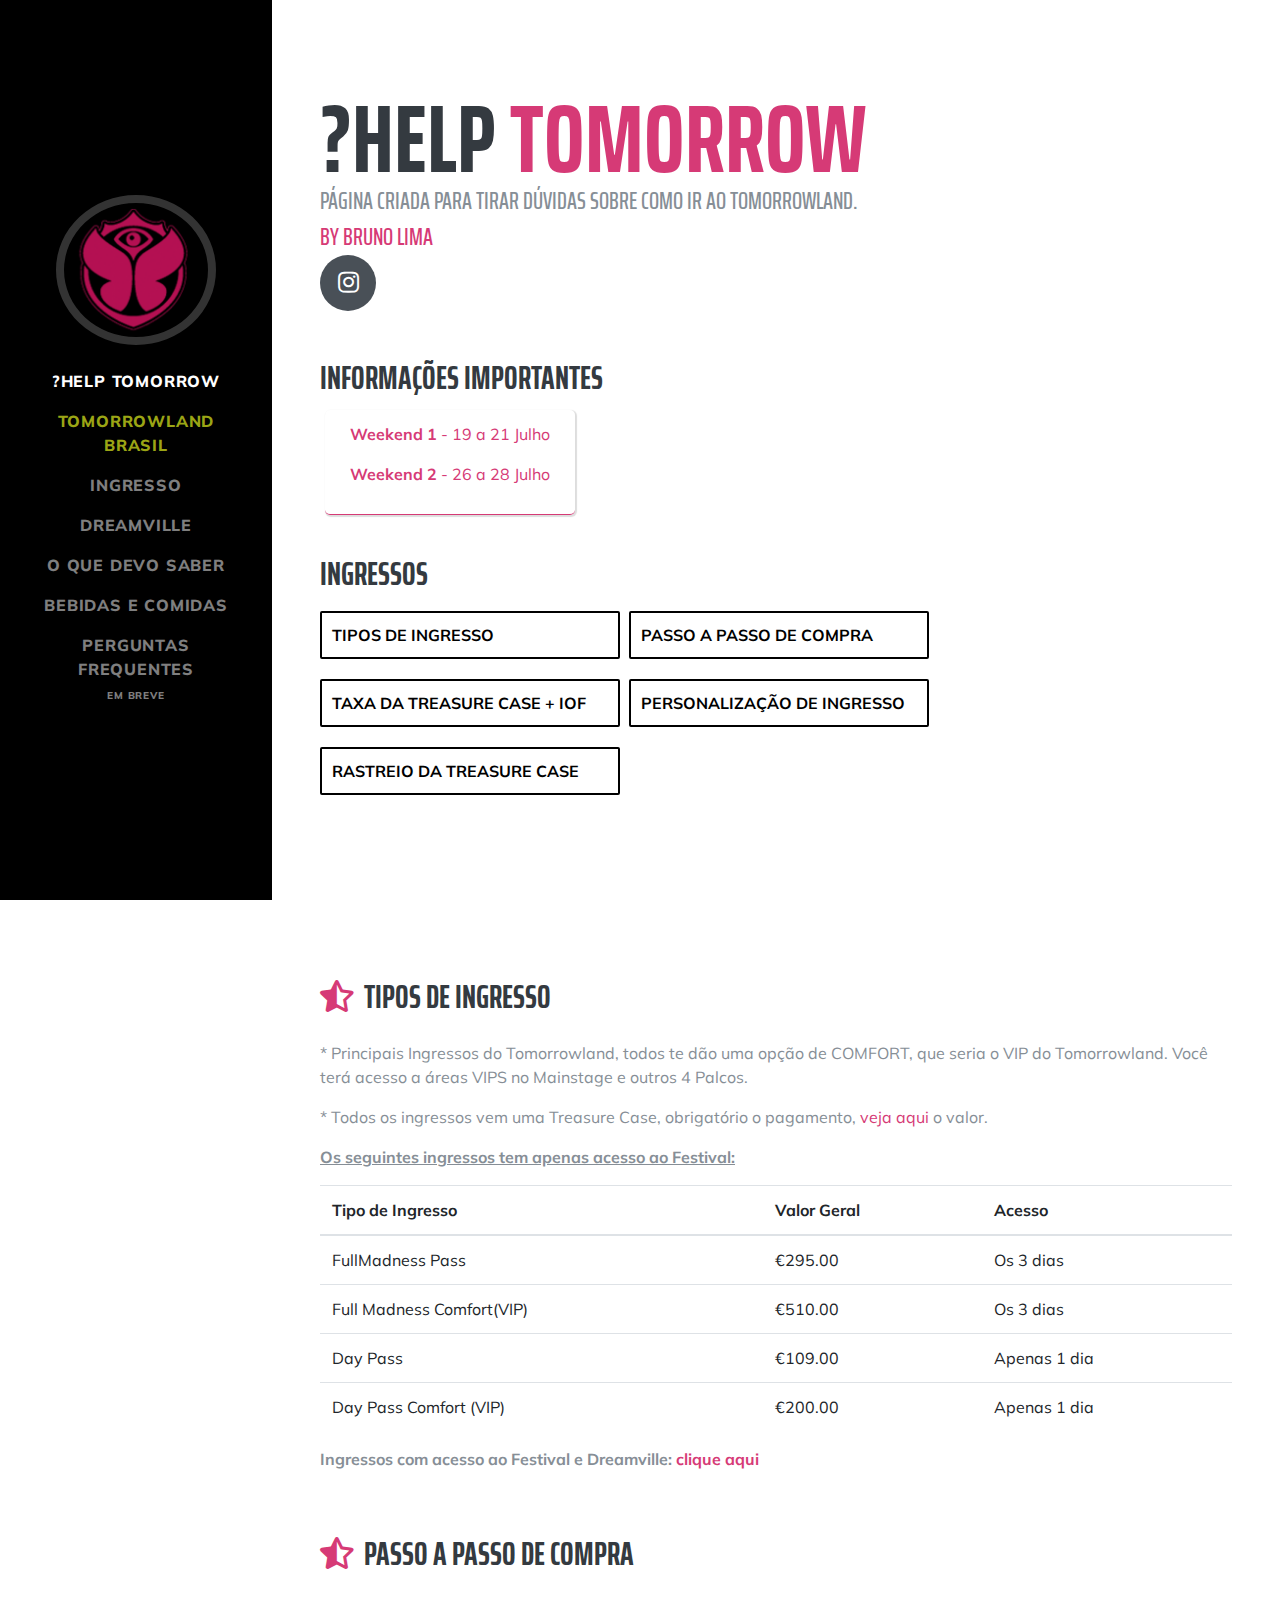
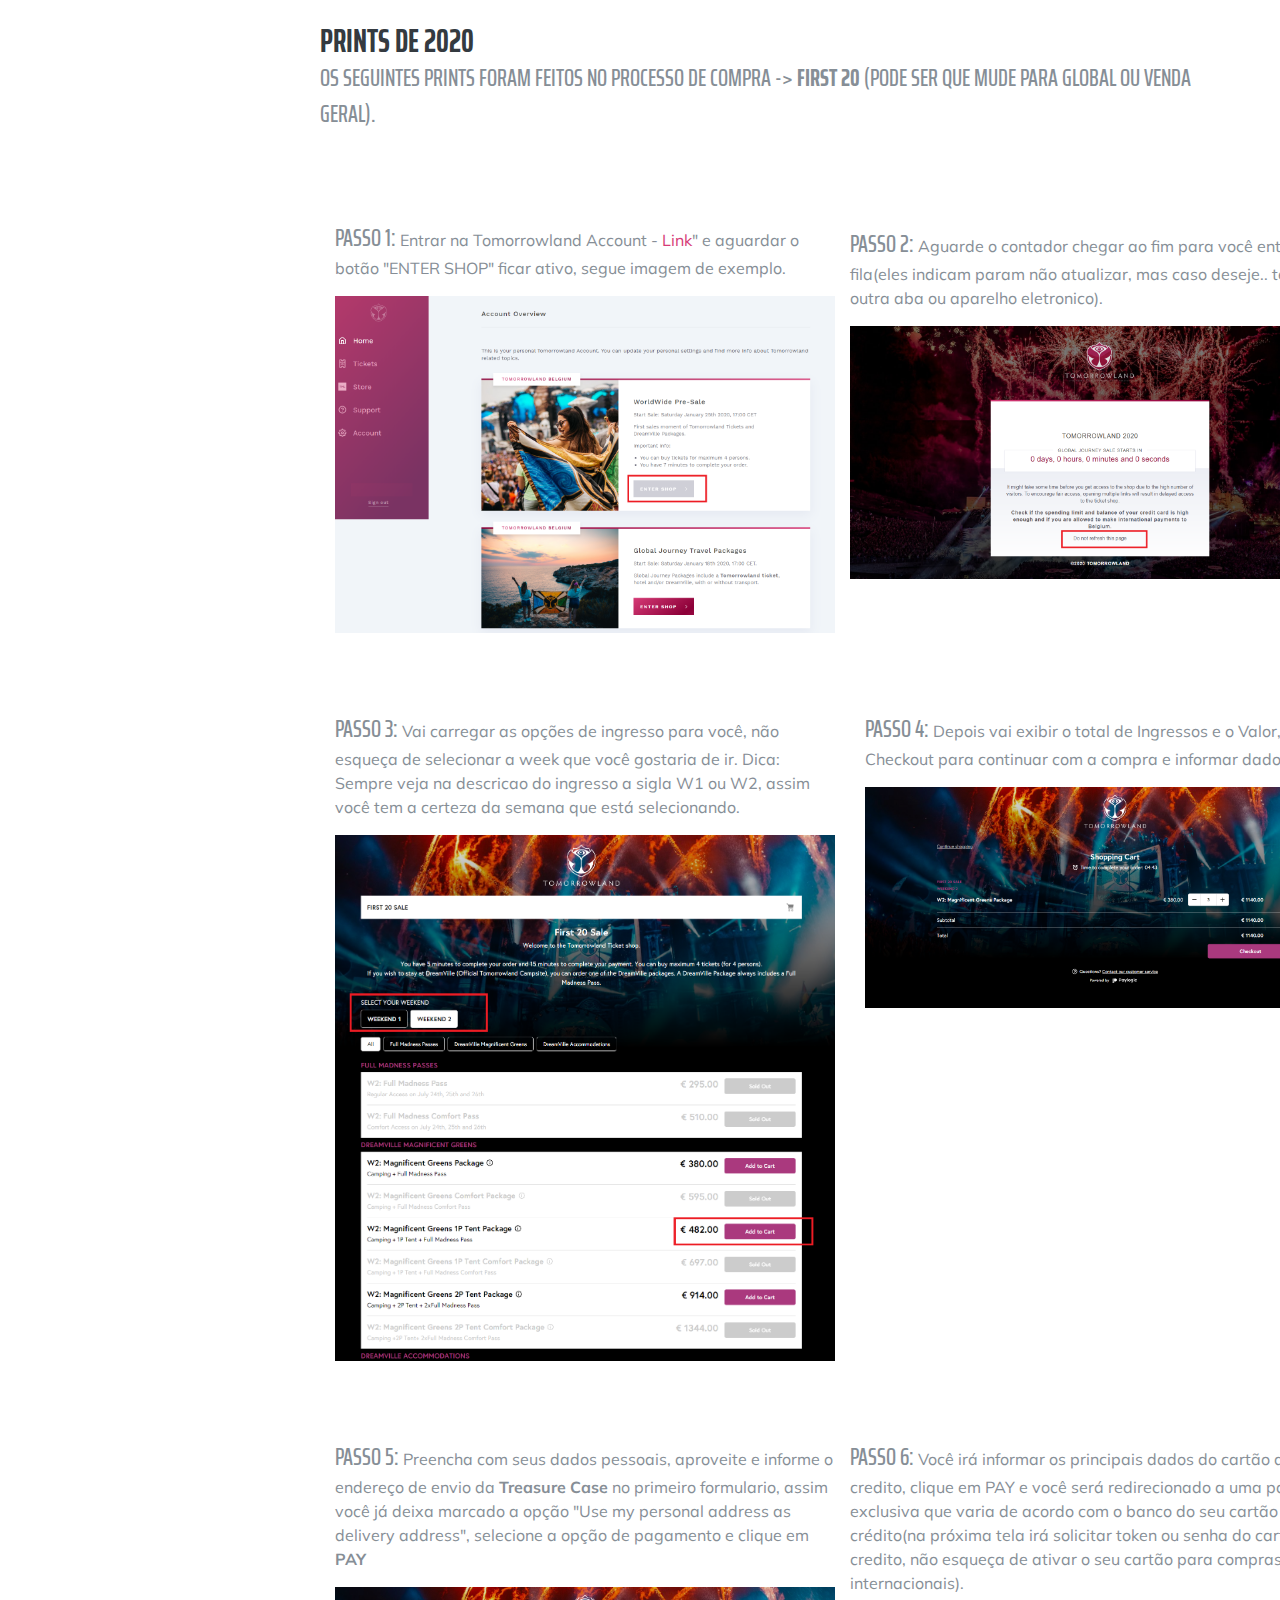
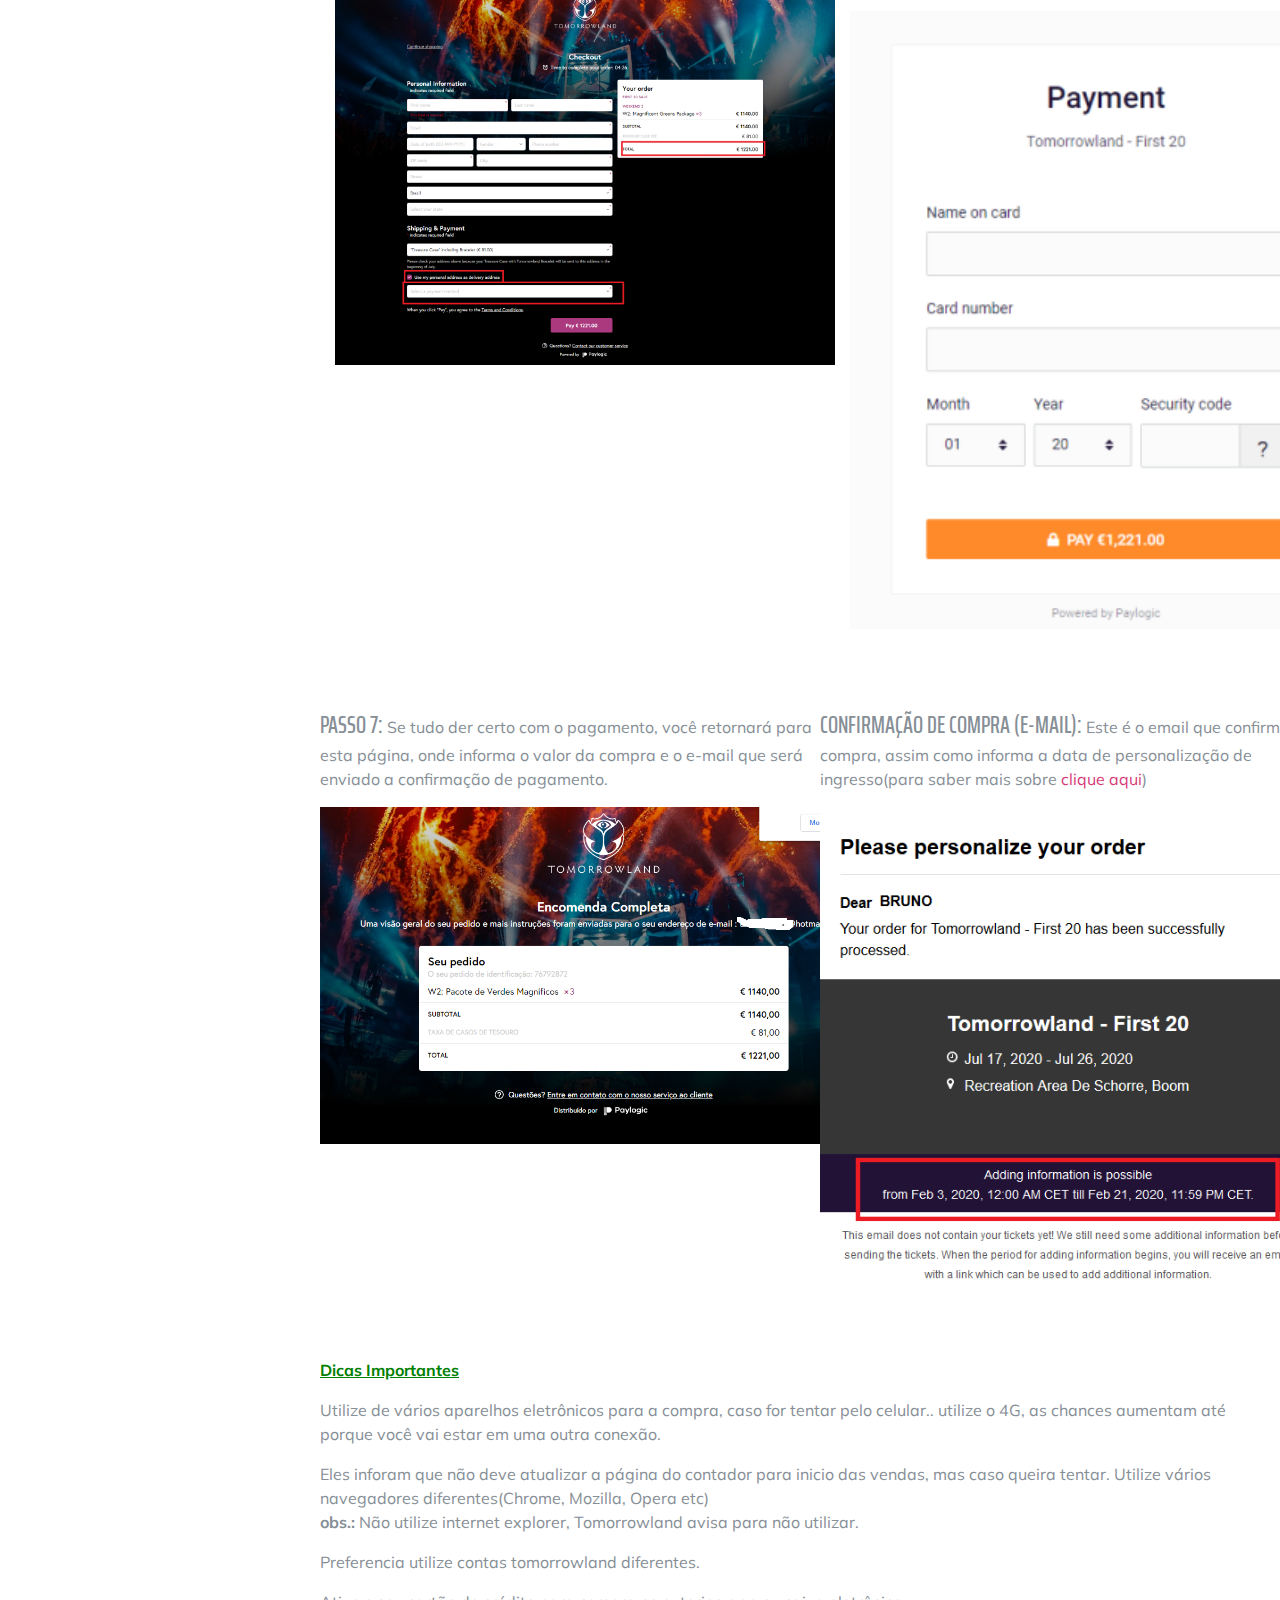
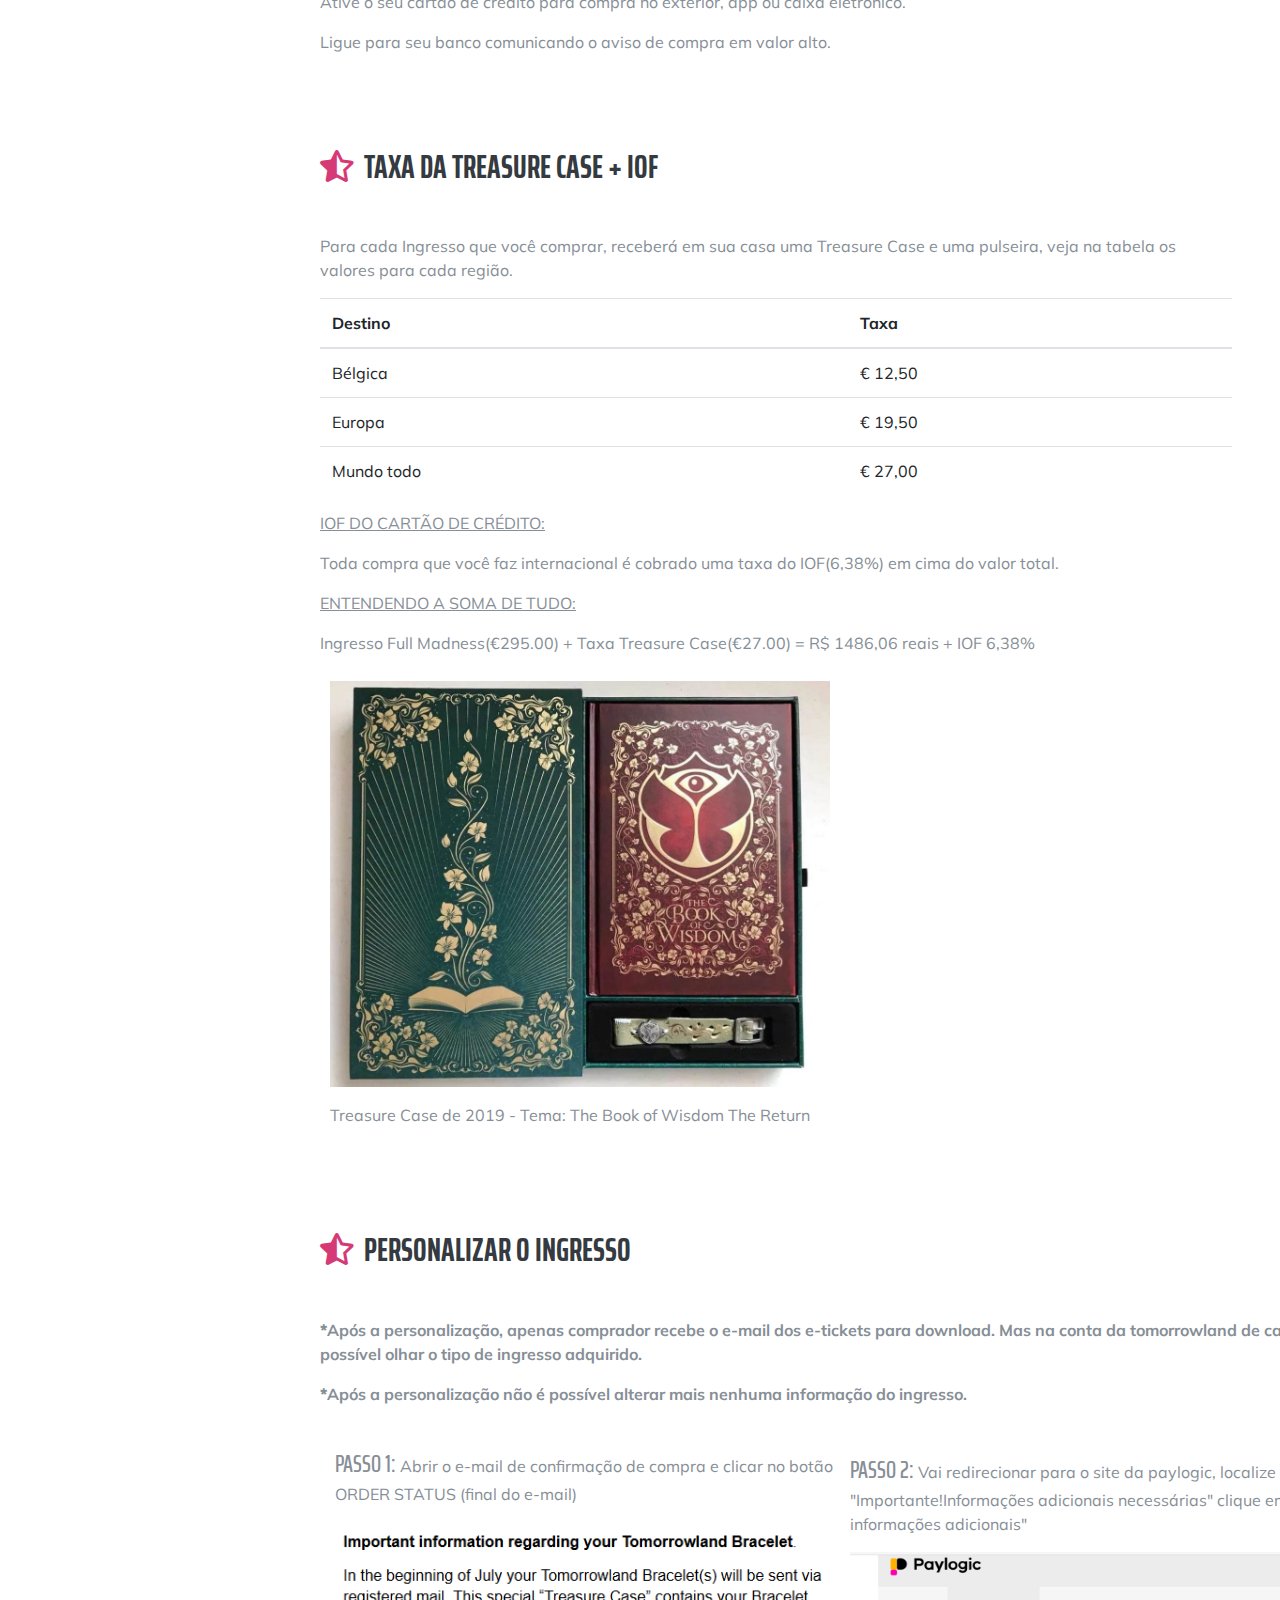
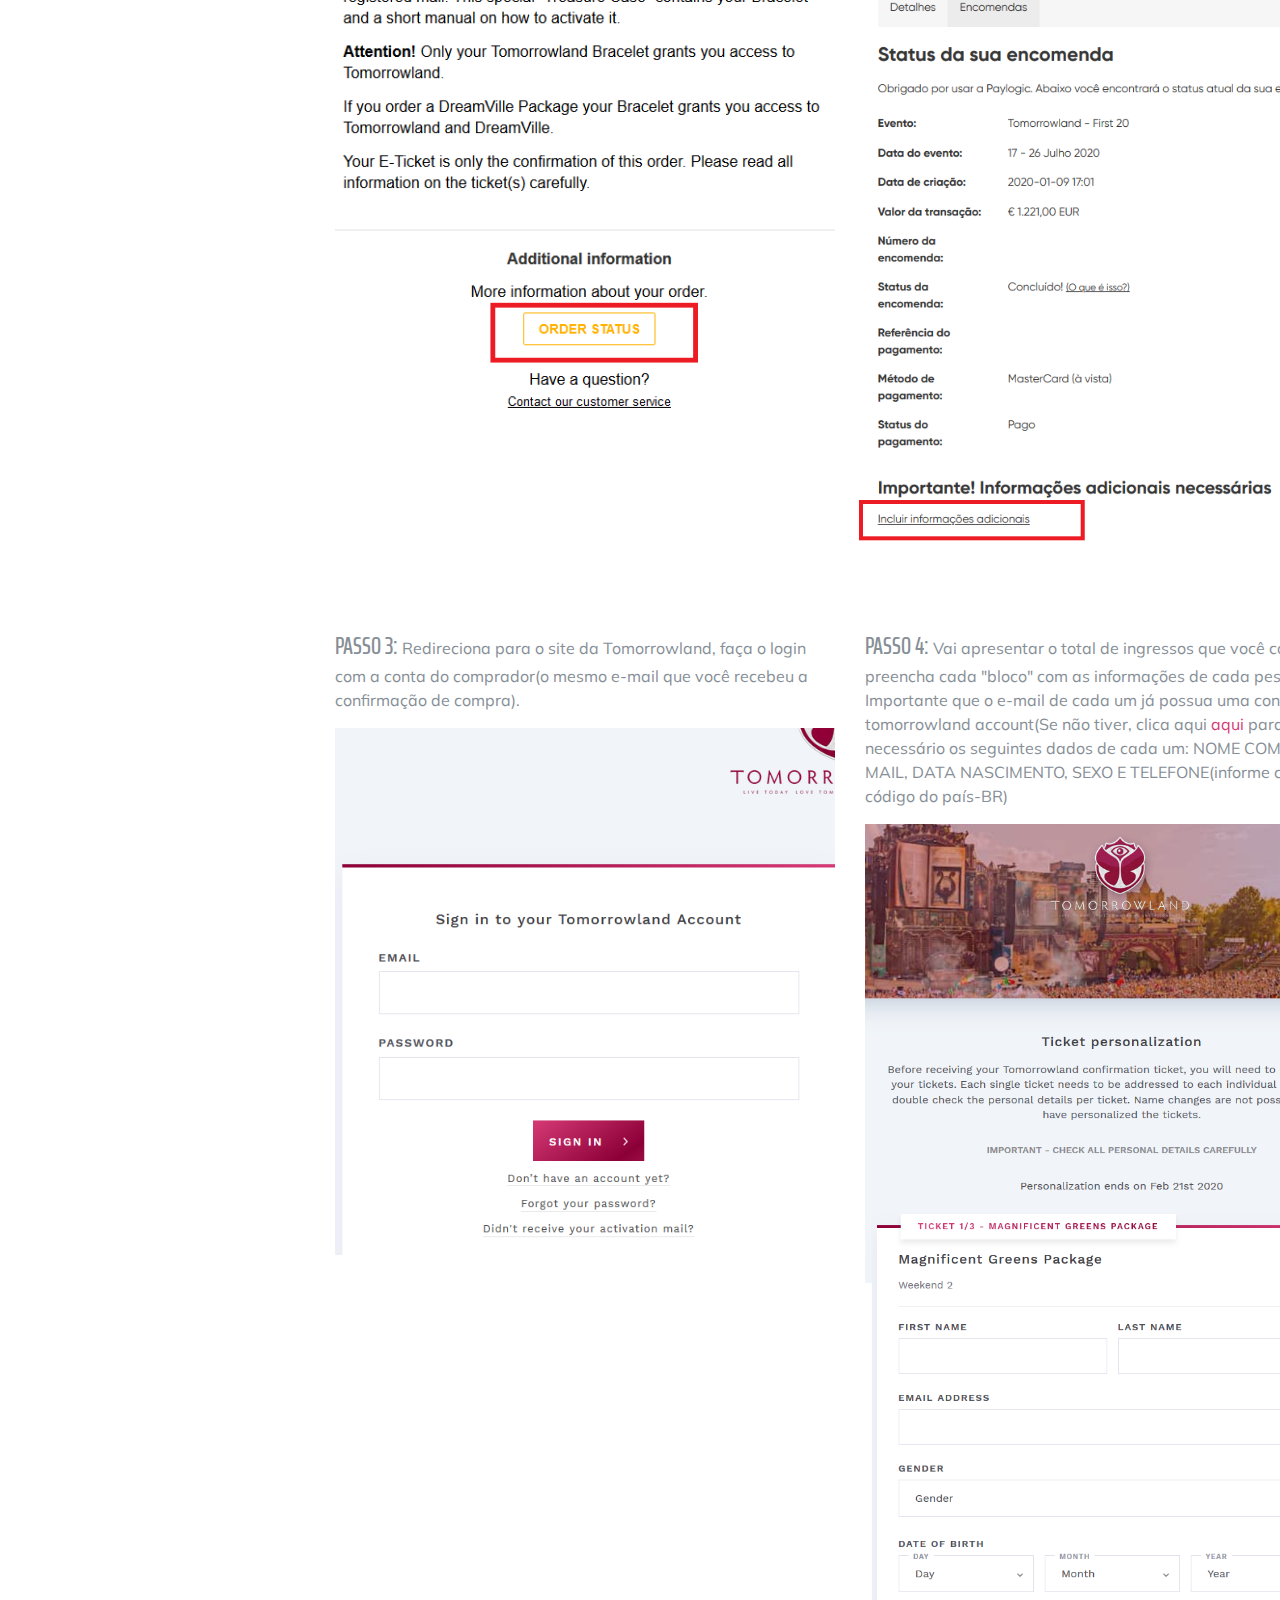
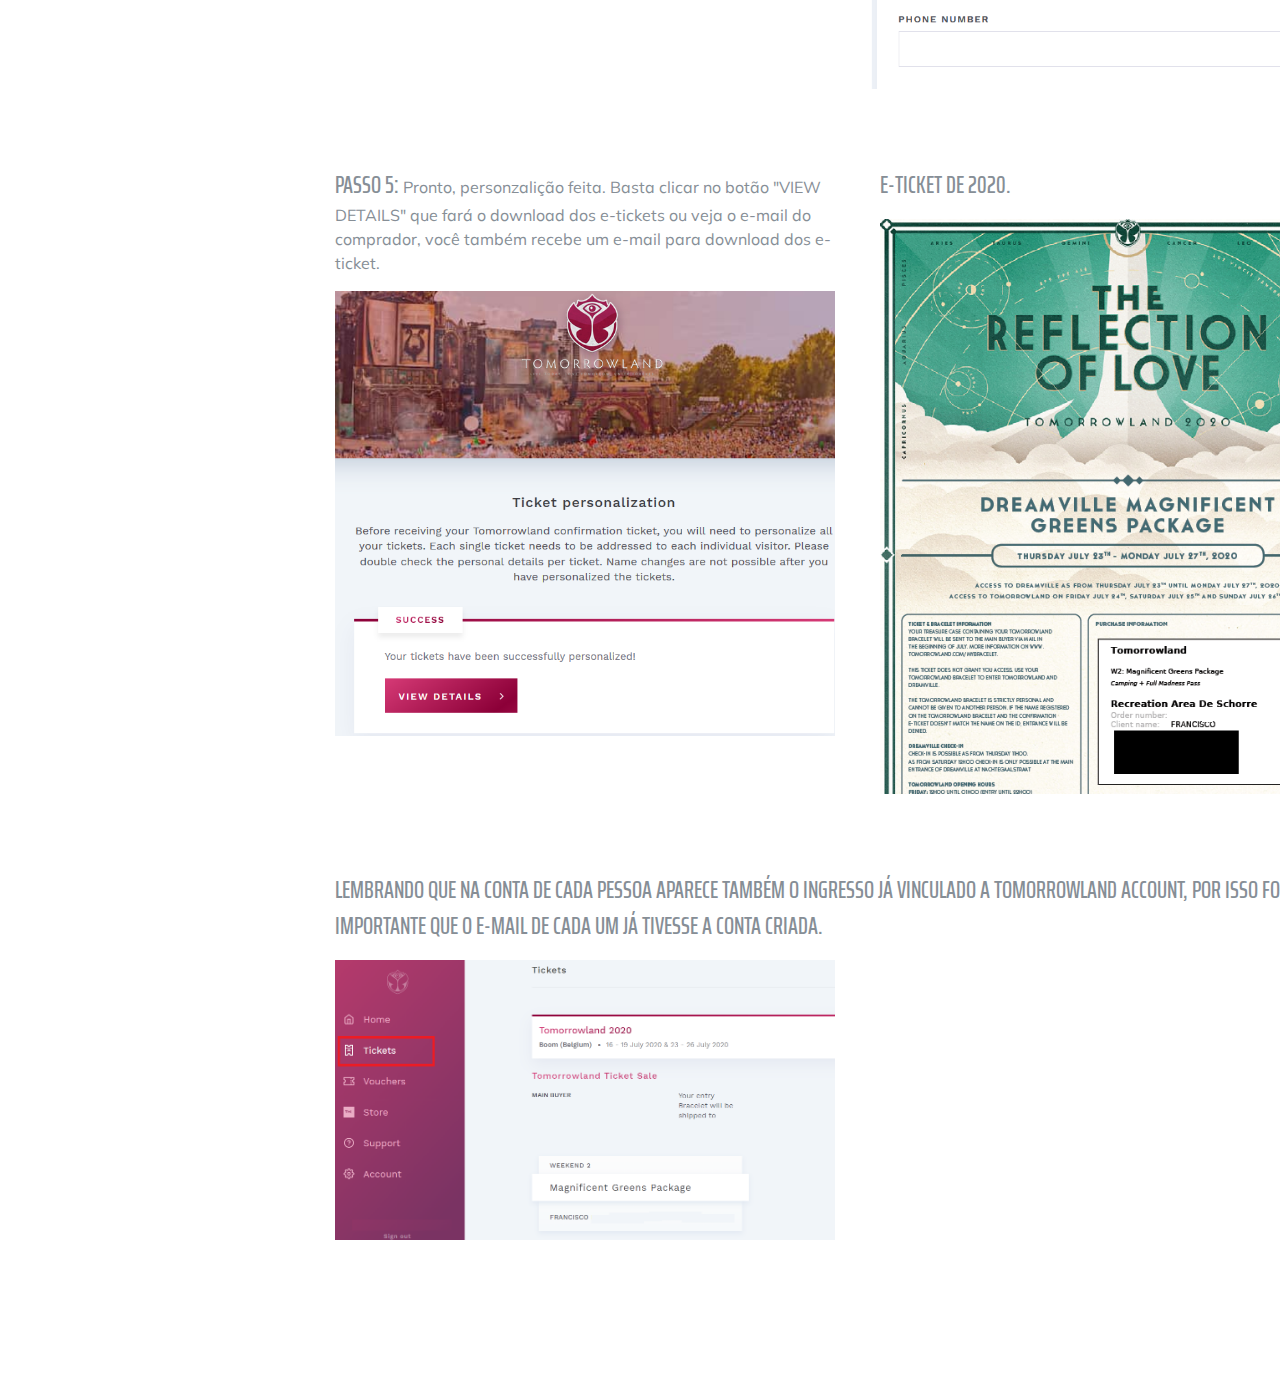
==== commit a9e584f3: "feat: adicao de pdf dos shuttle" ====
--- a/index.html
+++ b/index.html
@@ -112,6 +112,7 @@
               <a href="#passoApasso" class="js-scroll-trigger btn-tomorrow">Passo a Passo de Compra</a>
               <a href="#taxaCase" class="js-scroll-trigger btn-tomorrow">Taxa da Treasure Case + Iof</a>
               <a href="#personalizacao" class="js-scroll-trigger btn-tomorrow">Personalização de Ingresso</a>
+              <a href="https://help-tomorrow.netlify.app/" class="js-scroll-trigger btn-tomorrow">Rastreio da Treasure Case</a>
         </div>
     </section>
 
--- a/css/style.css
+++ b/css/style.css
@@ -114,3 +114,13 @@
   font-weight: bold;
   color: #9ba515 !important;
 }
+
+.container-pdf {
+  width: 100%;
+  max-width: 850px;
+  margin: 0 auto;
+
+  /* border: 3px solid #d4c7c7; */
+
+  box-shadow: 4px 1px 4px 5px #d4c7c7;
+}